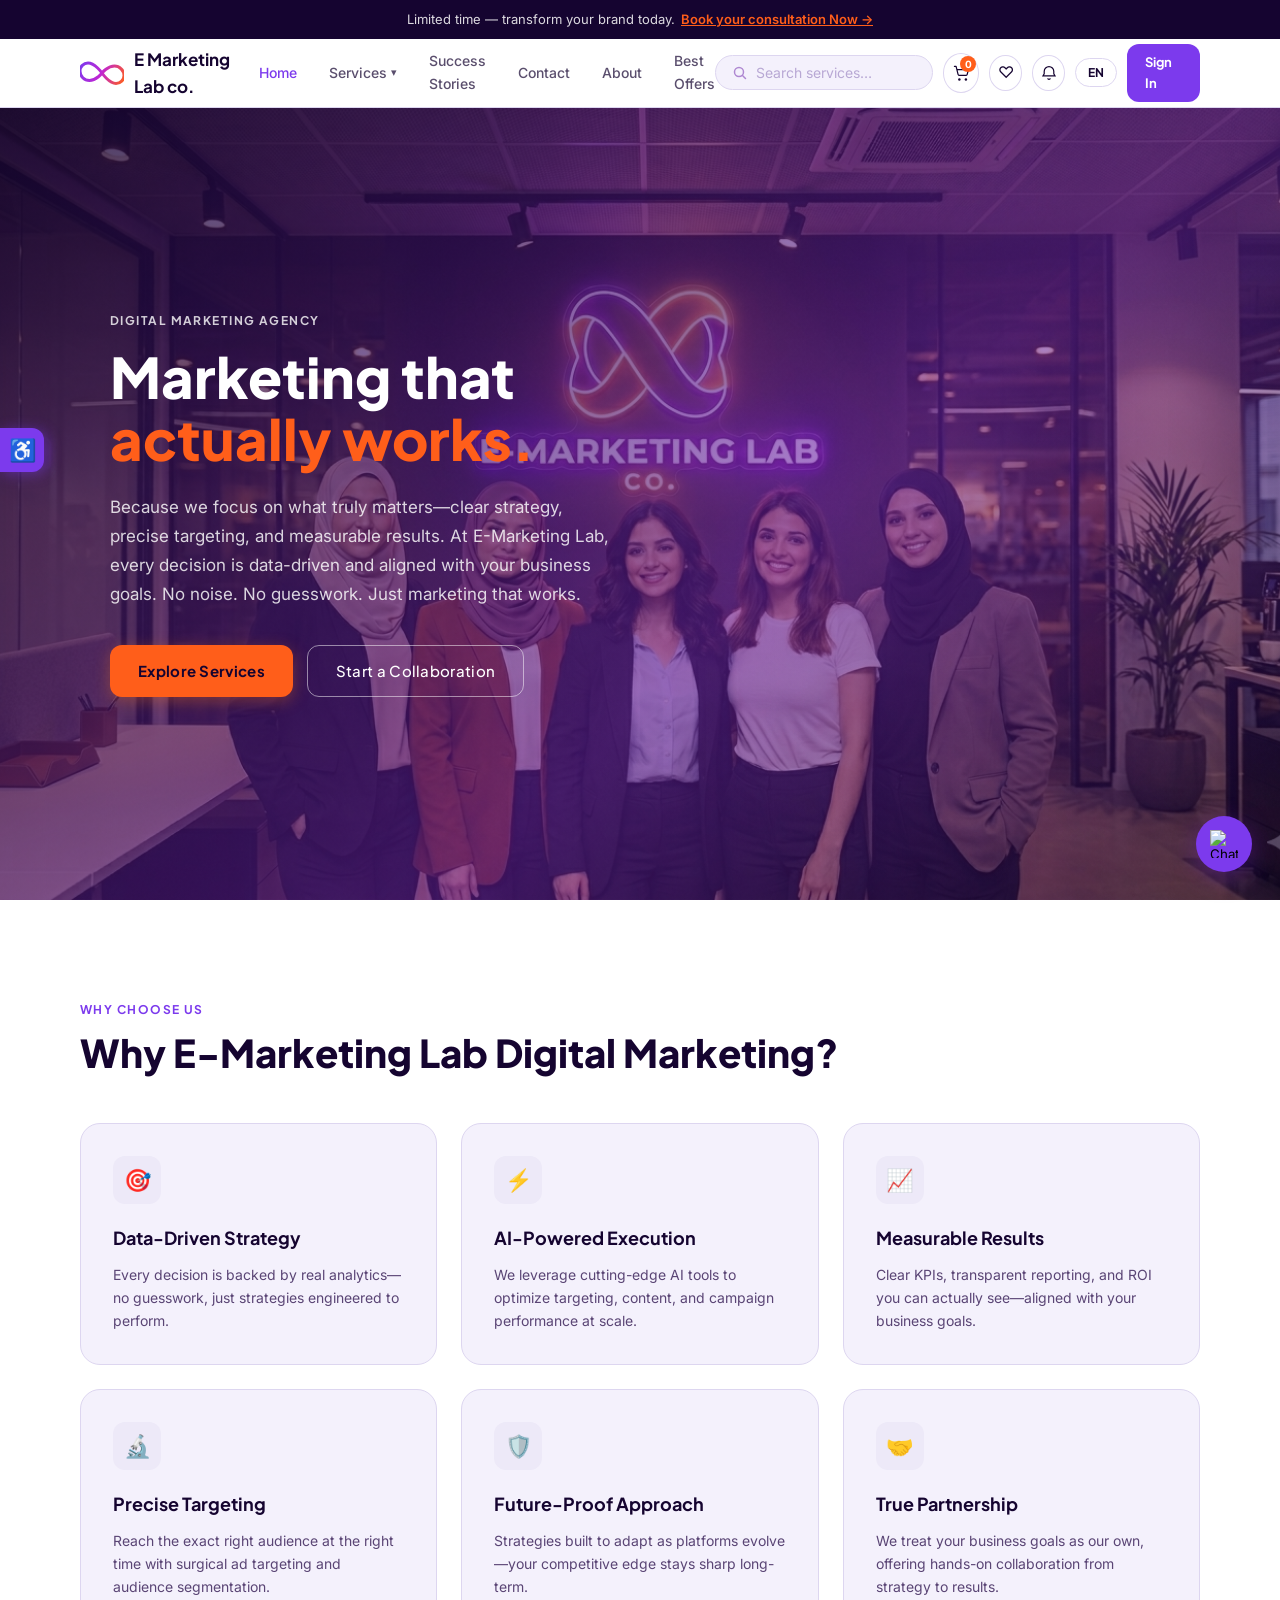
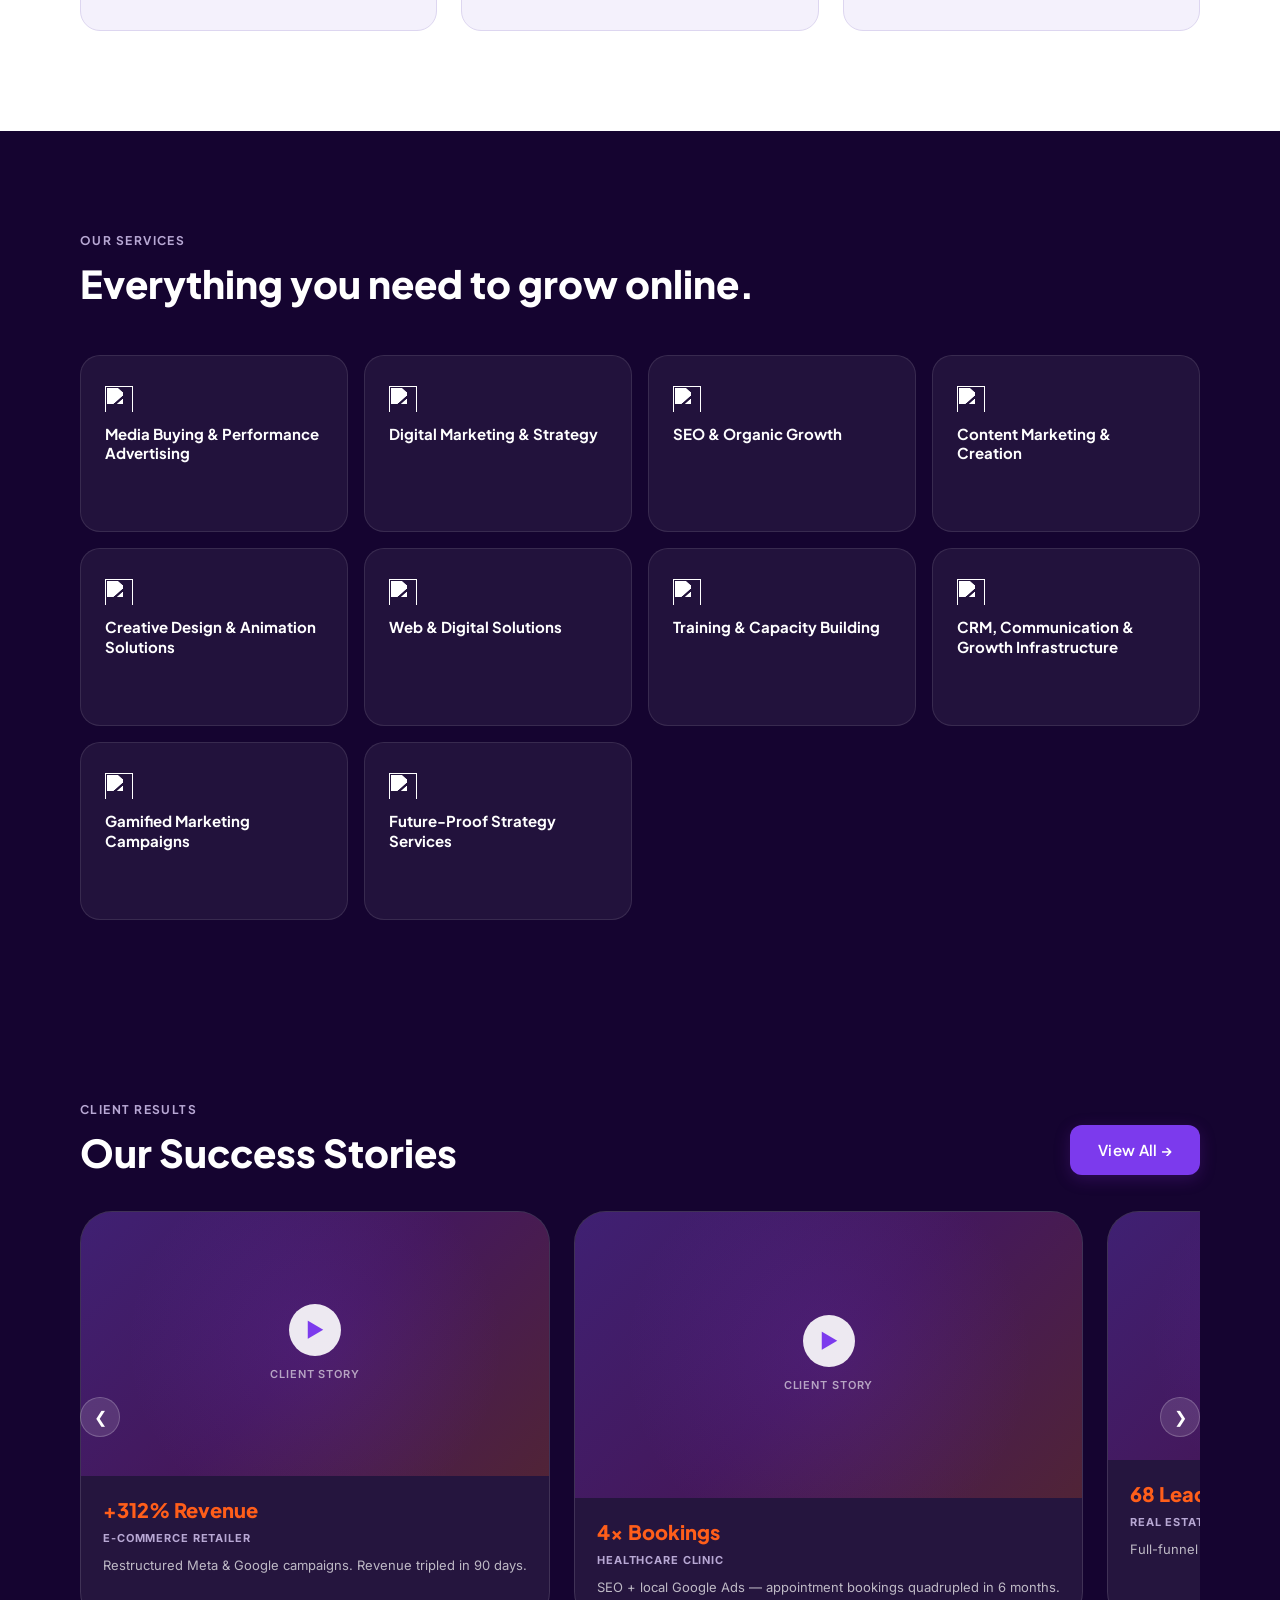
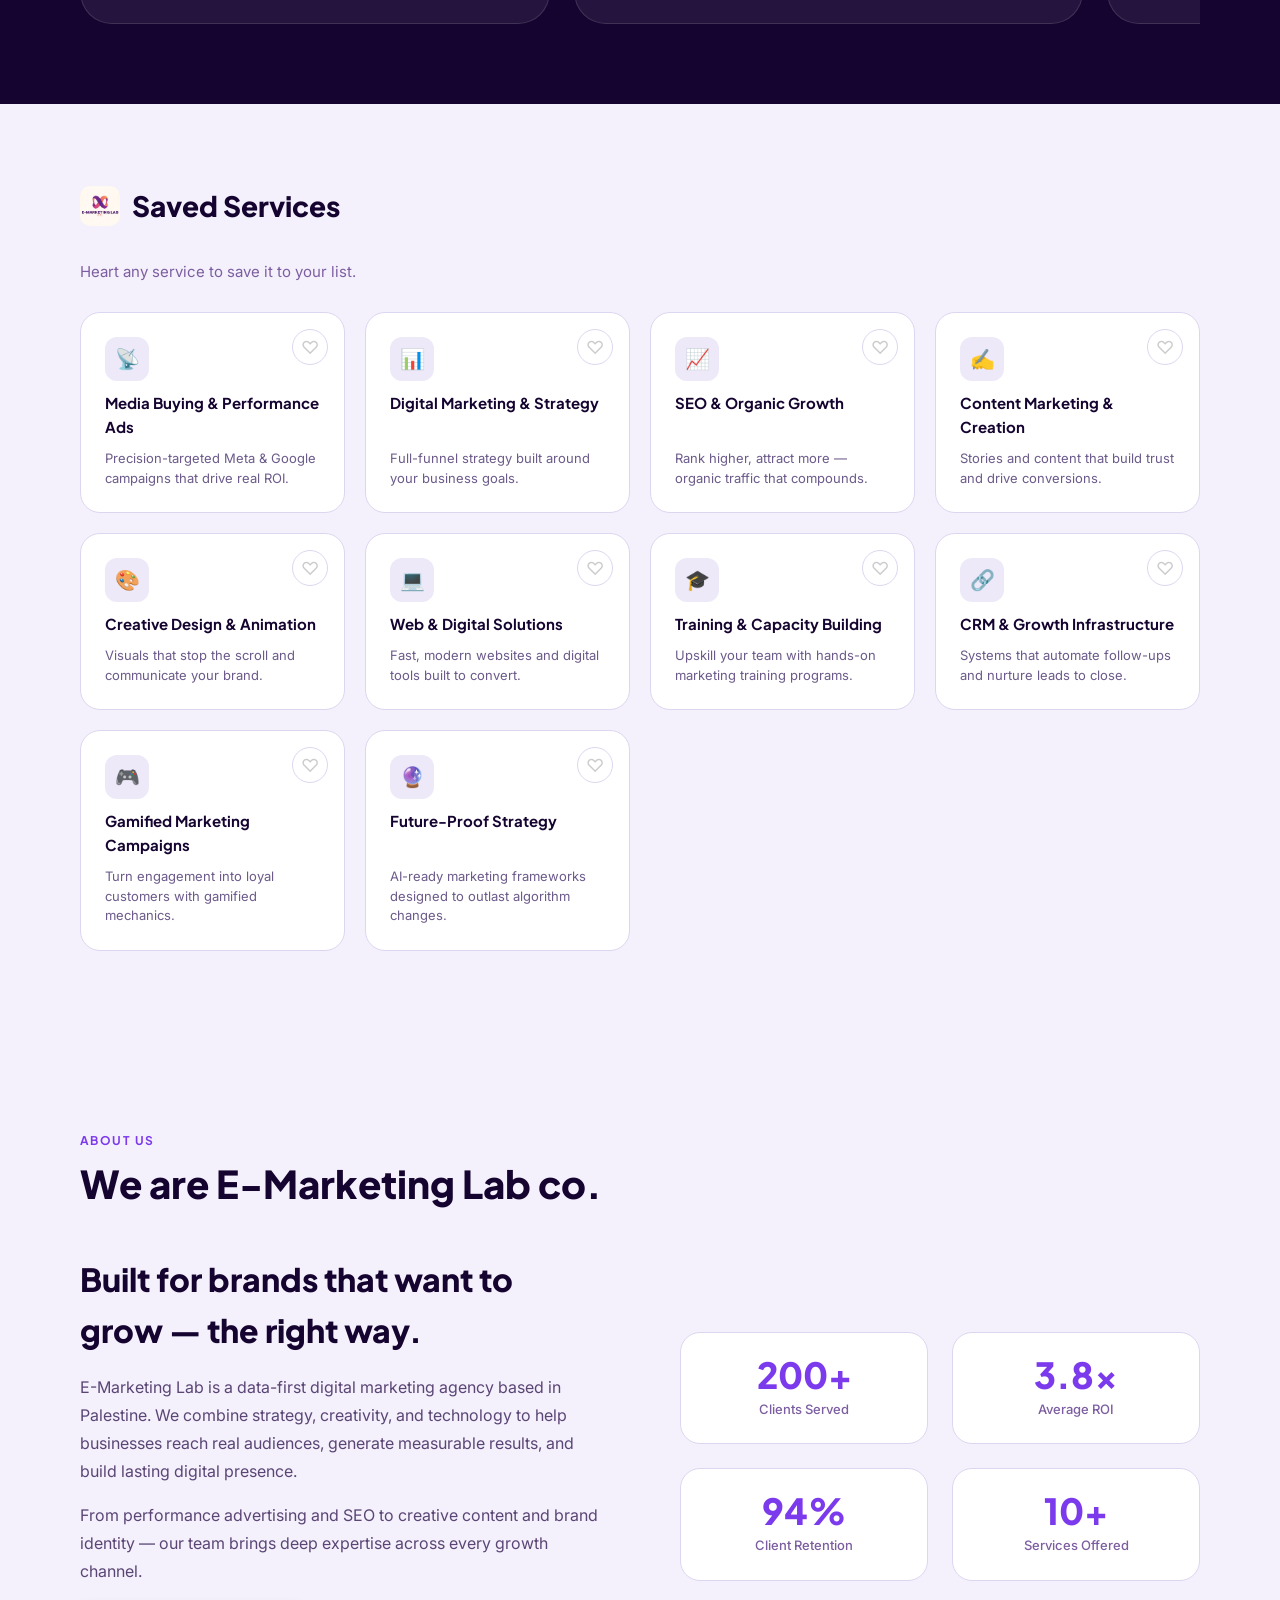
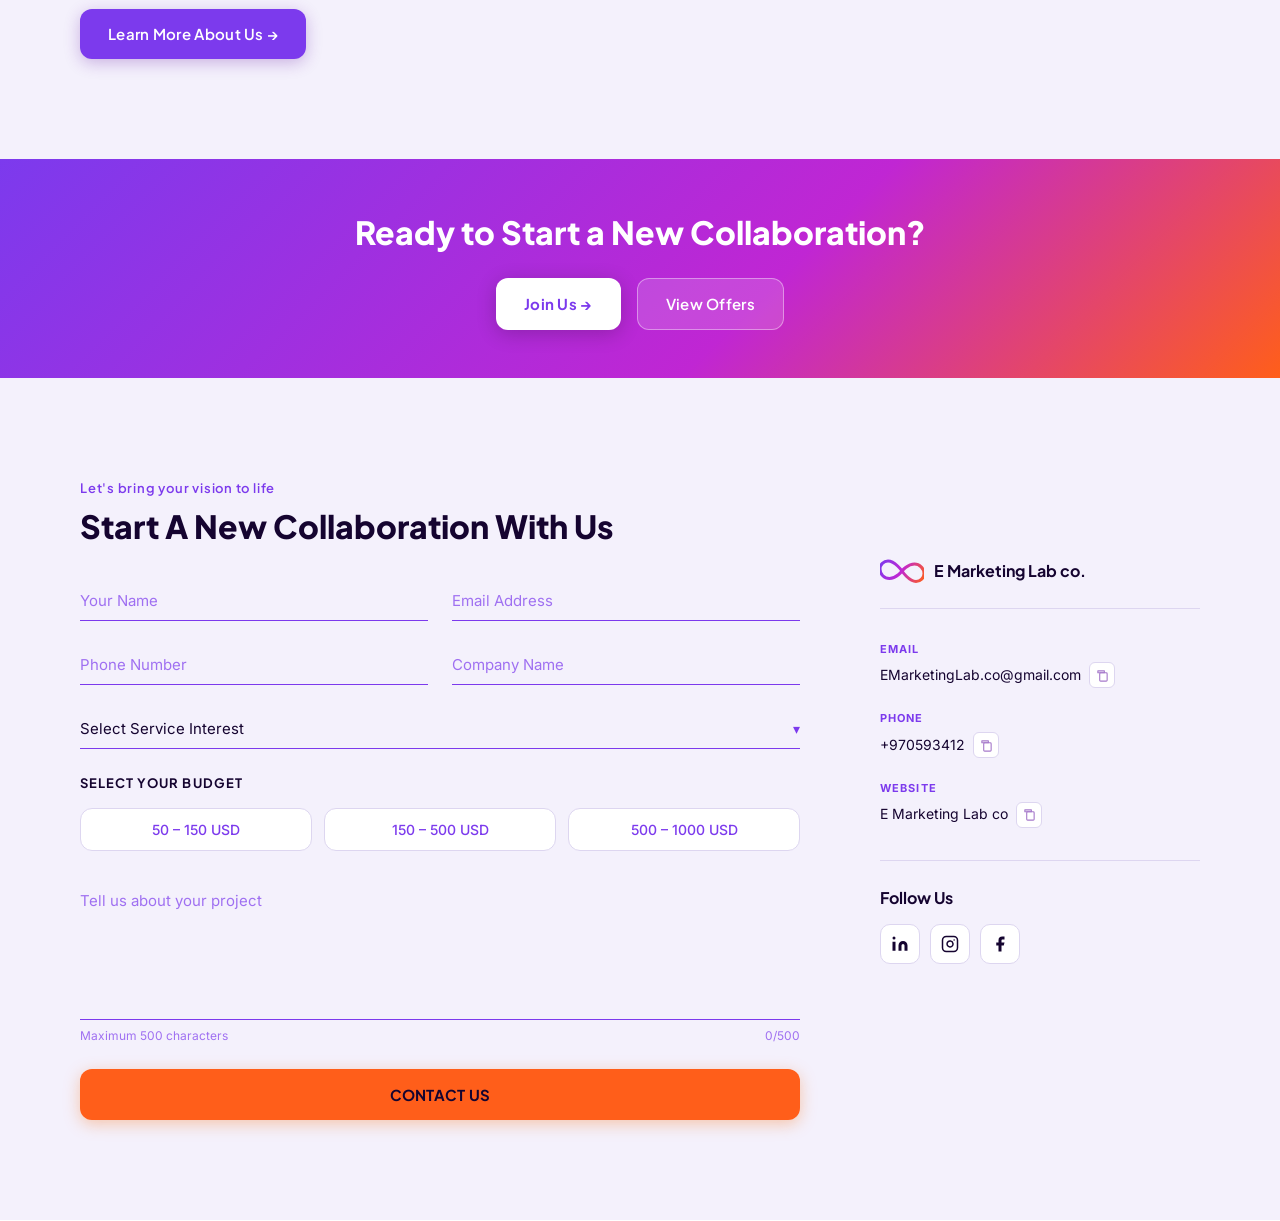
==== index.html @ 1ad65fab "Merge remote-tracking branch 'origin/master'" ====
<!DOCTYPE html>
<html lang="en">
<head>
  <meta charset="UTF-8" />
  <meta name="viewport" content="width=device-width, initial-scale=1.0" />
  <title>E Marketing Lab co. — Data-Driven Digital Marketing</title>
  <link rel="stylesheet" href="styles.css" />
</head>
<body>
<a href="#main-content" class="skip-link">Skip to main content</a>

<!-- ══════════════════════════════════════════════════════
     ANNOUNCEMENT BAR
═══════════════════════════════════════════════════════ -->
<div class="announcement-bar" role="banner" aria-label="Promotional announcement">
  Limited time — transform your brand today.<a href="best-offers.html">Book your consultation Now →</a>
</div>

<!-- ══════════════════════════════════════════════════════
     NAVBAR
═══════════════════════════════════════════════════════ -->
<header class="navbar" role="banner">
  <div class="navbar__inner">
    <a href="index.html" class="navbar__logo">
      <svg class="logo-svg" width="44" height="26" viewBox="0 0 88 52" fill="none" xmlns="http://www.w3.org/2000/svg">
        <path d="M44 26C44 26 30 6 16 6C7.163 6 0 13.163 0 22C0 32.493 8.507 41 19 41C33 41 44 26 44 26C44 26 55 12 69 12C78.941 12 88 21.059 88 31C88 39.837 80.837 47 72 47C58 47 44 26 44 26Z" stroke="url(#nav-lg-1)" stroke-width="6" fill="none" stroke-linecap="round" stroke-linejoin="round"/>
        <defs>
          <linearGradient id="nav-lg-1" x1="0" y1="6" x2="88" y2="47" gradientUnits="userSpaceOnUse">
            <stop offset="0%" stop-color="#7C3AED"/>
            <stop offset="48%" stop-color="#C026D3"/>
            <stop offset="100%" stop-color="#FF5E1A"/>
          </linearGradient>
        </defs>
      </svg>
      <span>E Marketing Lab co.</span>
    </a>

    <nav class="navbar__links" role="navigation" aria-label="Main navigation">
      <a href="index.html" class="active">Home</a>
      <div class="nav-dropdown">
        <a href="service-detail.html">Services</a>
        <div class="dropdown-menu">
          <a href="service-detail.html?service=media-buying"><span class="dd-icon">🎙️</span>Media Buying &amp; Performance Ads</a>
          <a href="service-detail.html?service=digital-marketing"><span class="dd-icon">📊</span>Digital Marketing &amp; Strategy</a>
          <a href="service-detail.html?service=seo"><span class="dd-icon">📈</span>SEO &amp; Organic Growth</a>
          <a href="service-detail.html?service=content"><span class="dd-icon">📰</span>Content Marketing &amp; Creation</a>
          <a href="service-detail.html?service=design"><span class="dd-icon">💡</span>Creative Design &amp; Animation</a>
          <a href="service-detail.html?service=web"><span class="dd-icon">&lt;/&gt;</span>Web &amp; Digital Solutions</a>
          <a href="service-detail.html?service=training"><span class="dd-icon">🎓</span>Training &amp; Capacity Building</a>
          <a href="service-detail.html?service=crm"><span class="dd-icon">🔗</span>CRM &amp; Growth Infrastructure</a>
          <a href="service-detail.html?service=gamified"><span class="dd-icon">🎮</span>Gamified Marketing Campaigns</a>
          <a href="service-detail.html?service=strategy"><span class="dd-icon">⏱️</span>Future-Proof Strategy</a>
        </div>
      </div>
      <a href="success-stories.html">Success Stories</a>
      <a href="index.html#contact">Contact</a>
      <a href="about.html">About</a>
      <a href="best-offers.html">Best Offers</a>
    </nav>

    <div class="navbar__actions">
      <div class="search-bar">
        <svg width="16" height="16" viewBox="0 0 16 16" fill="none"><circle cx="7" cy="7" r="4.5" stroke="#6B21A8" stroke-width="1.5"/><path d="M10.5 10.5L13.5 13.5" stroke="#6B21A8" stroke-width="1.5" stroke-linecap="round"/></svg>
        <input type="text" placeholder="Search services…" aria-label="Search" />
      </div>
      <a href="checkout.html" class="nav-icon-btn cart-btn" aria-label="Cart" style="position:relative;">
        <svg width="18" height="18" viewBox="0 0 22 22" fill="none"><path d="M3 3h2l2.4 9.6a2 2 0 0 0 1.9 1.4h7.4a2 2 0 0 0 1.9-1.4L20 7H6" stroke="currentColor" stroke-width="1.5" stroke-linecap="round" stroke-linejoin="round"/><circle cx="9" cy="19" r="1.5" fill="currentColor"/><circle cx="17" cy="19" r="1.5" fill="currentColor"/></svg>
        <span class="cart-badge">0</span>
      </a>
      <a href="#" class="nav-icon-btn" aria-label="Wishlist" title="Wishlist">♡</a>
      <a href="#" class="nav-icon-btn" aria-label="Notifications" title="Notifications">
        <svg width="16" height="16" viewBox="0 0 20 20" fill="none"><path d="M10 2a6 6 0 0 0-6 6v3l-1.5 2.5h15L16 11V8a6 6 0 0 0-6-6z" stroke="currentColor" stroke-width="1.5"/><path d="M8.5 16.5a1.5 1.5 0 0 0 3 0" stroke="currentColor" stroke-width="1.5"/></svg>
      </a>
      <button class="nav-lang-btn">EN</button>
      <a href="signin.html" class="nav-signin-btn">Sign In</a>
      <button class="hamburger" aria-label="Menu" onclick="toggleMobileNav()">
        <span></span><span></span><span></span>
      </button>
    </div>
  </div>
  <nav class="mobile-nav" id="mobile-nav">
    <a href="index.html">Home</a>
    <a href="service-detail.html">Services</a>
    <a href="success-stories.html">Success Stories</a>
    <a href="about.html">About</a>
    <a href="best-offers.html">Best Offers</a>
    <a href="index.html#contact">Contact</a>
    <a href="signin.html">Sign In</a>
    <a href="signup.html">Sign Up</a>
  </nav>
</header>

<!-- ══════════════════════════════════════════════════════
     HERO
═══════════════════════════════════════════════════════ -->
<main id="main-content">
  <section class="hero hero--photo" aria-label="Hero">
    <div class="hero__overlay"></div>
    <div class="hero__inner hero__inner--centered">
      <div class="hero__content fade-up">
        <p class="hero__eyebrow" style="color:rgba(255,255,255,.8);">Digital Marketing Agency</p>
        <h1 class="hero__headline fade-up fade-up-1" style="color:#fff;">
          Marketing that<br/><em style="color:var(--c-orange);">actually works.</em>
        </h1>
        <p class="hero__body fade-up fade-up-2" style="color:rgba(255,255,255,.82);">
          Because we focus on what truly matters—clear strategy, precise targeting,
          and measurable results. At E-Marketing Lab, every decision is data-driven
          and aligned with your business goals. No noise. No guesswork. Just marketing
          that works.
        </p>
        <div class="hero__cta fade-up fade-up-3">
          <a href="service-detail.html" class="btn btn--orange">Explore Services</a>
          <a href="#contact" class="btn btn--outline" style="border-color:rgba(255,255,255,.5);color:#fff;">Start a Collaboration</a>
        </div>
      </div>
    </div>
  </section>

  <!-- ══════════════════════════════════════════════════════
       WHY US
  ═══════════════════════════════════════════════════════ -->
  <section class="why-us" id="why-us">
    <div class="why-us__inner">
      <p class="section-kicker">Why Choose Us</p>
      <h2 class="section-heading">Why E-Marketing Lab Digital Marketing?</h2>
      <div class="why-us__grid">
        <div class="why-card">
          <div class="why-card__icon">🎯</div>
          <h3 class="why-card__title">Data-Driven Strategy</h3>
          <p class="why-card__body">Every decision is backed by real analytics—no guesswork, just strategies engineered to perform.</p>
        </div>
        <div class="why-card">
          <div class="why-card__icon">⚡</div>
          <h3 class="why-card__title">AI-Powered Execution</h3>
          <p class="why-card__body">We leverage cutting-edge AI tools to optimize targeting, content, and campaign performance at scale.</p>
        </div>
        <div class="why-card">
          <div class="why-card__icon">📈</div>
          <h3 class="why-card__title">Measurable Results</h3>
          <p class="why-card__body">Clear KPIs, transparent reporting, and ROI you can actually see—aligned with your business goals.</p>
        </div>
        <div class="why-card">
          <div class="why-card__icon">🔬</div>
          <h3 class="why-card__title">Precise Targeting</h3>
          <p class="why-card__body">Reach the exact right audience at the right time with surgical ad targeting and audience segmentation.</p>
        </div>
        <div class="why-card">
          <div class="why-card__icon">🛡️</div>
          <h3 class="why-card__title">Future-Proof Approach</h3>
          <p class="why-card__body">Strategies built to adapt as platforms evolve—your competitive edge stays sharp long-term.</p>
        </div>
        <div class="why-card">
          <div class="why-card__icon">🤝</div>
          <h3 class="why-card__title">True Partnership</h3>
          <p class="why-card__body">We treat your business goals as our own, offering hands-on collaboration from strategy to results.</p>
        </div>
      </div>
    </div>
  </section>

  <!-- ══════════════════════════════════════════════════════
       SERVICES PREVIEW
  ═══════════════════════════════════════════════════════ -->
  <section class="services-preview" id="services">
    <div class="services-preview__inner">
      <p class="section-kicker">Our Services</p>
      <h2 class="section-heading" style="color:var(--c-white)">Everything you need to grow online.</h2>
      <div class="services-grid">
        <a href="service-detail.html?service=media-buying" class="service-card">
          <span class="service-card__icon"><img src="images/Microphone.png" alt="" /></span>
          <span class="service-card__name">Media Buying &amp; Performance Advertising</span>
          <span class="service-card__arrow">→</span>
        </a>
        <a href="service-detail.html?service=digital-marketing" class="service-card">
          <span class="service-card__icon"><img src="images/Film Reel.png" alt="" /></span>
          <span class="service-card__name">Digital Marketing &amp; Strategy</span>
          <span class="service-card__arrow">→</span>
        </a>
        <a href="service-detail.html?service=seo" class="service-card">
          <span class="service-card__icon"><img src="images/Increase.png" alt="" /></span>
          <span class="service-card__name">SEO &amp; Organic Growth</span>
          <span class="service-card__arrow">→</span>
        </a>
        <a href="service-detail.html?service=content" class="service-card">
          <span class="service-card__icon"><img src="images/Web Design.png" alt="" /></span>
          <span class="service-card__name">Content Marketing &amp; Creation</span>
          <span class="service-card__arrow">→</span>
        </a>
        <a href="service-detail.html?service=design" class="service-card">
          <span class="service-card__icon"><img src="images/Idea.png" alt="" /></span>
          <span class="service-card__name">Creative Design &amp; Animation Solutions</span>
          <span class="service-card__arrow">→</span>
        </a>
        <a href="service-detail.html?service=web" class="service-card">
          <span class="service-card__icon"><img src="images/Code.png" alt="" /></span>
          <span class="service-card__name">Web &amp; Digital Solutions</span>
          <span class="service-card__arrow">→</span>
        </a>
        <a href="service-detail.html?service=training" class="service-card">
          <span class="service-card__icon"><img src="images/Graduation Cap.png" alt="" /></span>
          <span class="service-card__name">Training &amp; Capacity Building</span>
          <span class="service-card__arrow">→</span>
        </a>
        <a href="service-detail.html?service=crm" class="service-card">
          <span class="service-card__icon"><img src="images/Customer Support.png" alt="" /></span>
          <span class="service-card__name">CRM, Communication &amp; Growth Infrastructure</span>
          <span class="service-card__arrow">→</span>
        </a>
        <a href="service-detail.html?service=gamified" class="service-card">
          <span class="service-card__icon"><img src="images/PS Controller.png" alt="" /></span>
          <span class="service-card__name">Gamified Marketing Campaigns</span>
          <span class="service-card__arrow">→</span>
        </a>
        <a href="service-detail.html?service=strategy" class="service-card">
          <span class="service-card__icon"><img src="images/Future.png" alt="" /></span>
          <span class="service-card__name">Future-Proof Strategy Services</span>
          <span class="service-card__arrow">→</span>
        </a>
      </div>
    </div>
  </section>

  <!-- ══════════════════════════════════════════════════════
       SUCCESS STORIES SLIDER
  ═══════════════════════════════════════════════════════ -->
  <section class="ss-section" id="success-stories">
    <div class="ss-section__inner">
      <div class="ss-section__header">
        <div>
          <p class="section-kicker">Client Results</p>
          <h2 class="section-heading" style="margin-bottom:0;">Our Success Stories</h2>
        </div>
        <a href="success-stories.html" class="btn btn--primary">View All →</a>
      </div>
      <div class="ss-slider">
        <button class="ss-arrow ss-arrow--left" onclick="ssPrev()" aria-label="Previous">❮</button>
        <div class="ss-track" id="ss-track">
          <div class="ss-video-card">
            <div class="ss-video-placeholder" onclick="playStoryVideo(this)">
              <div class="ss-play-btn">▶</div>
              <span class="ss-video-label">Client Story</span>
            </div>
            <div class="ss-video-info">
              <div class="ss-card__result">+312% Revenue</div>
              <div class="ss-card__company">E-Commerce Retailer</div>
              <p class="ss-card__desc">Restructured Meta &amp; Google campaigns. Revenue tripled in 90 days.</p>
            </div>
          </div>
          <div class="ss-video-card">
            <div class="ss-video-placeholder" onclick="playStoryVideo(this)">
              <div class="ss-play-btn">▶</div>
              <span class="ss-video-label">Client Story</span>
            </div>
            <div class="ss-video-info">
              <div class="ss-card__result">4× Bookings</div>
              <div class="ss-card__company">Healthcare Clinic</div>
              <p class="ss-card__desc">SEO + local Google Ads — appointment bookings quadrupled in 6 months.</p>
            </div>
          </div>
          <div class="ss-video-card">
            <div class="ss-video-placeholder" onclick="playStoryVideo(this)">
              <div class="ss-play-btn">▶</div>
              <span class="ss-video-label">Client Story</span>
            </div>
            <div class="ss-video-info">
              <div class="ss-card__result">68 Leads / 30 Days</div>
              <div class="ss-card__company">Real Estate Developer</div>
              <p class="ss-card__desc">Full-funnel campaign with video ads and WhatsApp automation.</p>
            </div>
          </div>
          <div class="ss-video-card">
            <div class="ss-video-placeholder" onclick="playStoryVideo(this)">
              <div class="ss-play-btn">▶</div>
              <span class="ss-video-label">Client Story</span>
            </div>
            <div class="ss-video-info">
              <div class="ss-card__result">↓54% Cost/Enroll</div>
              <div class="ss-card__company">EdTech Startup</div>
              <p class="ss-card__desc">AI-optimized audiences cut enrollment cost in half while scaling volume.</p>
            </div>
          </div>
          <div class="ss-video-card">
            <div class="ss-video-placeholder" onclick="playStoryVideo(this)">
              <div class="ss-play-btn">▶</div>
              <span class="ss-video-label">Client Story</span>
            </div>
            <div class="ss-video-info">
              <div class="ss-card__result">+89% Engagement</div>
              <div class="ss-card__company">Restaurant Chain</div>
              <p class="ss-card__desc">Weekly short-form video + gamified giveaways nearly doubled engagement.</p>
            </div>
          </div>
        </div>
        <button class="ss-arrow ss-arrow--right" onclick="ssNext()" aria-label="Next">❯</button>
      </div>
    </div>
  </section>

  <!-- ══════════════════════════════════════════════════════
       WISHLIST / LIKED SERVICES
  ═══════════════════════════════════════════════════════ -->
  <section class="wl-section" id="wishlist">
    <div class="wl-section__inner">
      <div class="wl-header">
        <div class="wl-title">
          <img src="images/IMG_6846.JPG" alt="" style="width:40px;height:40px;object-fit:cover;border-radius:10px;flex-shrink:0;" />
          Saved Services
        </div>
        <span id="wl-liked-summary" class="wl-liked-count" style="font-size:14px;color:#7c5ea0;"></span>
      </div>
      <p style="font-size:15px;color:#7c5ea0;margin-bottom:28px;">Heart any service to save it to your list.</p>
      <div class="wl-services-grid">
        <div class="wl-service-card">
          <div class="wl-service-card__icon">📡</div>
          <div class="wl-service-card__name">Media Buying &amp; Performance Ads</div>
          <div class="wl-service-card__desc">Precision-targeted Meta &amp; Google campaigns that drive real ROI.</div>
          <button class="wl-like-btn" onclick="toggleLike(this)" aria-label="Save service">♡</button>
        </div>
        <div class="wl-service-card">
          <div class="wl-service-card__icon">📊</div>
          <div class="wl-service-card__name">Digital Marketing &amp; Strategy</div>
          <div class="wl-service-card__desc">Full-funnel strategy built around your business goals.</div>
          <button class="wl-like-btn" onclick="toggleLike(this)" aria-label="Save service">♡</button>
        </div>
        <div class="wl-service-card">
          <div class="wl-service-card__icon">📈</div>
          <div class="wl-service-card__name">SEO &amp; Organic Growth</div>
          <div class="wl-service-card__desc">Rank higher, attract more — organic traffic that compounds.</div>
          <button class="wl-like-btn" onclick="toggleLike(this)" aria-label="Save service">♡</button>
        </div>
        <div class="wl-service-card">
          <div class="wl-service-card__icon">✍️</div>
          <div class="wl-service-card__name">Content Marketing &amp; Creation</div>
          <div class="wl-service-card__desc">Stories and content that build trust and drive conversions.</div>
          <button class="wl-like-btn" onclick="toggleLike(this)" aria-label="Save service">♡</button>
        </div>
        <div class="wl-service-card">
          <div class="wl-service-card__icon">🎨</div>
          <div class="wl-service-card__name">Creative Design &amp; Animation</div>
          <div class="wl-service-card__desc">Visuals that stop the scroll and communicate your brand.</div>
          <button class="wl-like-btn" onclick="toggleLike(this)" aria-label="Save service">♡</button>
        </div>
        <div class="wl-service-card">
          <div class="wl-service-card__icon">💻</div>
          <div class="wl-service-card__name">Web &amp; Digital Solutions</div>
          <div class="wl-service-card__desc">Fast, modern websites and digital tools built to convert.</div>
          <button class="wl-like-btn" onclick="toggleLike(this)" aria-label="Save service">♡</button>
        </div>
        <div class="wl-service-card">
          <div class="wl-service-card__icon">🎓</div>
          <div class="wl-service-card__name">Training &amp; Capacity Building</div>
          <div class="wl-service-card__desc">Upskill your team with hands-on marketing training programs.</div>
          <button class="wl-like-btn" onclick="toggleLike(this)" aria-label="Save service">♡</button>
        </div>
        <div class="wl-service-card">
          <div class="wl-service-card__icon">🔗</div>
          <div class="wl-service-card__name">CRM &amp; Growth Infrastructure</div>
          <div class="wl-service-card__desc">Systems that automate follow-ups and nurture leads to close.</div>
          <button class="wl-like-btn" onclick="toggleLike(this)" aria-label="Save service">♡</button>
        </div>
        <div class="wl-service-card">
          <div class="wl-service-card__icon">🎮</div>
          <div class="wl-service-card__name">Gamified Marketing Campaigns</div>
          <div class="wl-service-card__desc">Turn engagement into loyal customers with gamified mechanics.</div>
          <button class="wl-like-btn" onclick="toggleLike(this)" aria-label="Save service">♡</button>
        </div>
        <div class="wl-service-card">
          <div class="wl-service-card__icon">🔮</div>
          <div class="wl-service-card__name">Future-Proof Strategy</div>
          <div class="wl-service-card__desc">AI-ready marketing frameworks designed to outlast algorithm changes.</div>
          <button class="wl-like-btn" onclick="toggleLike(this)" aria-label="Save service">♡</button>
        </div>
      </div>
    </div>
  </section>

  <!-- ══════════════════════════════════════════════════════
       ABOUT (inline)
  ═══════════════════════════════════════════════════════ -->
  <section class="about-inline" id="about">
    <div class="about-inline__inner">
      <p class="section-kicker">About Us</p>
      <h2 class="section-heading">We are E-Marketing Lab co.</h2>
      <div class="about-inline__grid">
        <div class="about-inline__text">
          <h3>Built for brands that want to grow — the right way.</h3>
          <p>E-Marketing Lab is a data-first digital marketing agency based in Palestine. We combine strategy, creativity, and technology to help businesses reach real audiences, generate measurable results, and build lasting digital presence.</p>
          <p>From performance advertising and SEO to creative content and brand identity — our team brings deep expertise across every growth channel.</p>
          <a href="about.html" class="btn btn--primary" style="margin-top:8px;">Learn More About Us →</a>
        </div>
        <div class="about-inline__stats">
          <div class="about-stat">
            <div class="about-stat__num">200+</div>
            <div class="about-stat__label">Clients Served</div>
          </div>
          <div class="about-stat">
            <div class="about-stat__num">3.8×</div>
            <div class="about-stat__label">Average ROI</div>
          </div>
          <div class="about-stat">
            <div class="about-stat__num">94%</div>
            <div class="about-stat__label">Client Retention</div>
          </div>
          <div class="about-stat">
            <div class="about-stat__num">10+</div>
            <div class="about-stat__label">Services Offered</div>
          </div>
        </div>
      </div>
    </div>
  </section>

  <!-- ══════════════════════════════════════════════════════
       JOIN US CTA
  ═══════════════════════════════════════════════════════ -->
  <section class="join-cta-bar">
    <div class="join-cta-bar__inner">
      <h2>Ready to Start a New Collaboration?</h2>
      <div style="display:flex;gap:16px;justify-content:center;flex-wrap:wrap;">
        <a href="#contact" class="btn btn--white">Join Us →</a>
        <a href="best-offers.html" class="btn" style="background:rgba(255,255,255,.15);color:#fff;border:1.5px solid rgba(255,255,255,.4);">View Offers</a>
      </div>
    </div>
  </section>

  <!-- ══════════════════════════════════════════════════════
       CONTACT / FOOTER
  ═══════════════════════════════════════════════════════ -->
</main>
<footer class="contact-section" id="contact" role="contentinfo">
  <div class="contact-section__inner">

    <!-- Left: contact form -->
    <div class="contact-form-wrapper">
      <p class="contact-eyebrow">Let's bring your vision to life</p>
      <h2 class="contact-heading">Start A New Collaboration With Us</h2>

      <form class="contact-form" novalidate onsubmit="handleContactForm(event)">

        <div class="form-row">
          <div class="form-field">
            <input type="text" placeholder="Your Name" required />
          </div>
          <div class="form-field">
            <input type="email" placeholder="Email Address" required />
          </div>
        </div>

        <div class="form-row">
          <div class="form-field">
            <input type="tel" placeholder="Phone Number" />
          </div>
          <div class="form-field">
            <input type="text" placeholder="Company Name" />
          </div>
        </div>

        <div class="form-field form-field--full">
          <div class="service-select-wrap">
            <select>
              <option value="" disabled selected>Select Service Interest</option>
              <option>Media Buying &amp; Performance Advertising</option>
              <option>Digital Marketing &amp; Strategy</option>
              <option>SEO &amp; Organic Growth</option>
              <option>Content Marketing &amp; Creation</option>
              <option>Creative Design &amp; Animation Solutions</option>
              <option>Web &amp; Digital Solutions</option>
              <option>Training &amp; Capacity Building</option>
              <option>CRM, Communication &amp; Growth Infrastructure</option>
              <option>Gamified Marketing Campaigns</option>
              <option>Future-Proof Strategy Services</option>
            </select>
          </div>
        </div>

        <div>
          <p class="budget-label">SELECT YOUR BUDGET</p>
          <div class="budget-options">
            <button type="button" class="budget-btn" onclick="toggleBudget(this)">50 – 150 USD</button>
            <button type="button" class="budget-btn" onclick="toggleBudget(this)">150 – 500 USD</button>
            <button type="button" class="budget-btn" onclick="toggleBudget(this)">500 – 1000 USD</button>
          </div>
        </div>

        <div class="form-field form-field--full">
            <textarea
                    id="project-desc"
                    placeholder="Tell us about your project"
                    maxlength="500"
                    rows="5"
                    oninput="updateCharCount(this)"
            ></textarea>
          <div class="char-count">
            <span>Maximum 500 characters</span>
            <span id="char-display">0/500</span>
          </div>
        </div>

        <button type="submit" class="btn btn--orange btn--full">CONTACT US</button>
      </form>
    </div>

    <!-- Right: contact info -->
    <aside class="contact-info">
      <div class="contact-info__logo">
        <svg width="44" height="26" viewBox="0 0 88 52" fill="none" xmlns="http://www.w3.org/2000/svg">
          <path d="M44 26C44 26 30 6 16 6C7.163 6 0 13.163 0 22C0 32.493 8.507 41 19 41C33 41 44 26 44 26C44 26 55 12 69 12C78.941 12 88 21.059 88 31C88 39.837 80.837 47 72 47C58 47 44 26 44 26Z" stroke="url(#contact-lg)" stroke-width="6" fill="none" stroke-linecap="round" stroke-linejoin="round"/>
          <defs>
            <linearGradient id="contact-lg" x1="0" y1="6" x2="88" y2="47" gradientUnits="userSpaceOnUse">
              <stop offset="0%" stop-color="#7C3AED"/>
              <stop offset="48%" stop-color="#C026D3"/>
              <stop offset="100%" stop-color="#FF5E1A"/>
            </linearGradient>
          </defs>
        </svg>
        <span>E Marketing Lab co.</span>
      </div>

      <div class="contact-info__item">
        <span class="contact-info__label">Email</span>
        <div class="contact-info__value-row">
          <span class="contact-info__value">EMarketingLab.co@gmail.com</span>
          <button class="copy-btn" onclick="copyText('EMarketingLab.co@gmail.com', this)" aria-label="Copy email">
            <svg viewBox="0 0 14 14" fill="none" xmlns="http://www.w3.org/2000/svg"><rect x="4" y="4" width="8" height="9" rx="1" stroke="#6B21A8" stroke-width="1.2"/><path d="M2 2h7v2H2z" stroke="#6B21A8" stroke-width="1.2" stroke-linejoin="round"/></svg>
          </button>
        </div>
      </div>

      <div class="contact-info__item">
        <span class="contact-info__label">Phone</span>
        <div class="contact-info__value-row">
          <span class="contact-info__value">+970593412</span>
          <button class="copy-btn" onclick="copyText('+970593412', this)" aria-label="Copy phone">
            <svg viewBox="0 0 14 14" fill="none" xmlns="http://www.w3.org/2000/svg"><rect x="4" y="4" width="8" height="9" rx="1" stroke="#6B21A8" stroke-width="1.2"/><path d="M2 2h7v2H2z" stroke="#6B21A8" stroke-width="1.2" stroke-linejoin="round"/></svg>
          </button>
        </div>
      </div>

      <div class="contact-info__item">
        <span class="contact-info__label">Website</span>
        <div class="contact-info__value-row">
          <span class="contact-info__value">E Marketing Lab co</span>
          <button class="copy-btn" onclick="copyText('emarketinglab.co', this)" aria-label="Copy website">
            <svg viewBox="0 0 14 14" fill="none" xmlns="http://www.w3.org/2000/svg"><rect x="4" y="4" width="8" height="9" rx="1" stroke="#6B21A8" stroke-width="1.2"/><path d="M2 2h7v2H2z" stroke="#6B21A8" stroke-width="1.2" stroke-linejoin="round"/></svg>
          </button>
        </div>
      </div>

      <div class="contact-info__social">
        <h4>Follow Us</h4>
        <div class="social-icons">
          <a href="#" class="social-icon" aria-label="LinkedIn">
            <svg width="18" height="18" viewBox="0 0 24 24" fill="currentColor"><path d="M16 8a6 6 0 0 1 6 6v7h-4v-7a2 2 0 0 0-2-2 2 2 0 0 0-2 2v7h-4v-7a6 6 0 0 1 6-6z"/><rect x="2" y="9" width="4" height="12"/><circle cx="4" cy="4" r="2"/></svg>
          </a>
          <a href="#" class="social-icon" aria-label="Instagram">
            <svg width="18" height="18" viewBox="0 0 24 24" fill="none" stroke="currentColor" stroke-width="2" stroke-linecap="round" stroke-linejoin="round"><rect x="2" y="2" width="20" height="20" rx="5"/><path d="M16 11.37A4 4 0 1 1 12.63 8 4 4 0 0 1 16 11.37z"/><line x1="17.5" y1="6.5" x2="17.51" y2="6.5"/></svg>
          </a>
          <a href="#" class="social-icon" aria-label="Facebook">
            <svg width="18" height="18" viewBox="0 0 24 24" fill="currentColor"><path d="M18 2h-3a5 5 0 0 0-5 5v3H7v4h3v8h4v-8h3l1-4h-4V7a1 1 0 0 1 1-1h3z"/></svg>
          </a>
        </div>
      </div>
    </aside>

  </div>
</footer>

<!-- ACCESSIBILITY PANEL -->
<div aria-live="polite" aria-atomic="true" class="sr-announce" id="a11y-announce"></div>
<button class="a11y-trigger" id="a11y-trigger" onclick="toggleA11yPanel()" aria-expanded="false" aria-controls="a11y-panel" aria-label="Open accessibility options">
  ♿
</button>
<div class="a11y-panel" id="a11y-panel" role="region" aria-label="Accessibility options" aria-hidden="true">
  <div class="a11y-panel__header">
    <div class="a11y-panel__title">♿ Accessibility</div>
    <button class="a11y-close" onclick="toggleA11yPanel()" aria-label="Close accessibility panel">✕</button>
  </div>

  <!-- High contrast -->
  <div class="a11y-option">
    <div class="a11y-option__label">
      <span class="a11y-option__icon">🌗</span>
      <div>High Contrast<div class="a11y-option__sublabel">WCAG AA colours</div></div>
    </div>
    <label class="a11y-switch" aria-label="Toggle high contrast">
      <input type="checkbox" id="a11y-contrast" onchange="applyContrast(this.checked)" />
      <span class="a11y-switch__track"></span>
    </label>
  </div>

  <!-- Dyslexia font -->
  <div class="a11y-option">
    <div class="a11y-option__label">
      <span class="a11y-option__icon">📖</span>
      <div>Dyslexia Font<div class="a11y-option__sublabel">OpenDyslexic typeface</div></div>
    </div>
    <label class="a11y-switch" aria-label="Toggle dyslexia-friendly font">
      <input type="checkbox" id="a11y-dyslexia" onchange="applyDyslexia(this.checked)" />
      <span class="a11y-switch__track"></span>
    </label>
  </div>

  <!-- Reduce motion -->
  <div class="a11y-option">
    <div class="a11y-option__label">
      <span class="a11y-option__icon">🎞️</span>
      <div>Reduce Motion<div class="a11y-option__sublabel">Stops animations</div></div>
    </div>
    <label class="a11y-switch" aria-label="Toggle reduce motion">
      <input type="checkbox" id="a11y-motion" onchange="applyReduceMotion(this.checked)" />
      <span class="a11y-switch__track"></span>
    </label>
  </div>

  <hr class="a11y-divider" />

  <!-- Font size -->
  <div class="a11y-option">
    <div class="a11y-option__label">
      <span class="a11y-option__icon">🔤</span>
      <div>Text Size<div class="a11y-option__sublabel" id="a11y-size-label">100%</div></div>
    </div>
    <div class="a11y-stepper">
      <button class="a11y-step-btn" onclick="changeSize(-1)" aria-label="Decrease text size">−</button>
      <span class="a11y-size-val" id="a11y-size-val" aria-live="polite">100%</span>
      <button class="a11y-step-btn" onclick="changeSize(1)" aria-label="Increase text size">+</button>
    </div>
  </div>

  <hr class="a11y-divider" />

  <button class="a11y-reset" onclick="resetA11y()" aria-label="Reset all accessibility settings">↺ Reset all settings</button>
</div>

<!-- CHATBOT -->
<button class="chatbot-fab" onclick="toggleChat()" aria-label="Chat">
  <img src="images/Message Bot.png" alt="Chat" />
</button>
<div class="chatbot-box" id="chatbot-box">
  <div class="chatbot-box__header">
    <div style="display:flex;align-items:center;gap:8px;">
      <img src="images/Message Bot.png" style="width:26px;border-radius:50%;" alt="" />
      <span>E-Marketing Lab Assistant</span>
    </div>
    <button onclick="toggleChat()" style="background:none;border:none;color:#fff;font-size:18px;cursor:pointer;line-height:1;">✕</button>
  </div>
  <div class="chatbot-box__body" id="chatbot-body">
    <div class="chatbot-msg chatbot-msg--bot">👋 Hello! How can I help you today?</div>
    <div class="chatbot-msg chatbot-msg--bot">Browse our <a href="service-detail.html" style="color:var(--c-purple);">services</a> or <a href="best-offers.html" style="color:var(--c-purple);">best offers</a>.</div>
  </div>
  <div class="chatbot-box__footer">
    <input type="text" id="chatbot-input" placeholder="Write a message…" onkeydown="if(event.key==='Enter')sendChat()" />
    <button onclick="sendChat()">➤</button>
  </div>
</div>

<script src="main.js"></script>
<script src="ai-features.js"></script>
<script>
  /* ── Cart sync ────────────── */
  (function() {
    const n = sessionStorage.getItem('cartCount') || 0;
    const el = document.querySelector('.cart-badge');
    if (el) el.textContent = n;
  })();

  /* ── Success stories slider ─── */
  let ssPos = 0;
  function ssNext() {
    const track = document.getElementById('ss-track');
    const cards = track.querySelectorAll('.ss-card');
    const cardW = cards[0].offsetWidth + 24;
    const max   = (cards.length - 3) * cardW;
    ssPos = Math.min(ssPos + cardW, max);
    track.style.transform = `translateX(-${ssPos}px)`;
  }
  function ssPrev() {
    const track = document.getElementById('ss-track');
    const cards = track.querySelectorAll('.ss-card');
    const cardW = cards[0].offsetWidth + 24;
    ssPos = Math.max(ssPos - cardW, 0);
    track.style.transform = `translateX(-${ssPos}px)`;
  }

  /* ── Wishlist / Like buttons ─ */
  function toggleLike(btn) {
    btn.classList.toggle('liked');
    btn.textContent = btn.classList.contains('liked') ? '♥' : '♡';
    updateLikedSummary();
  }
  function updateLikedSummary() {
    const count = document.querySelectorAll('.wl-like-btn.liked').length;
    const el = document.getElementById('wl-liked-summary');
    if (el) el.textContent = count > 0 ? `${count} service${count > 1 ? 's' : ''} saved` : '';
  }

  /* ── Story video placeholder ─ */
  function playStoryVideo(el) {
    el.innerHTML = '<span style="color:rgba(255,255,255,.7);font-size:13px;z-index:1;position:relative;">Video coming soon — stay tuned!</span>';
    el.style.cursor = 'default';
    el.onclick = null;
  }

  /* ── Accessibility ─────────── */
  const A11Y_KEY = 'eml_a11y';
  let a11yFs = 0;

  function a11yAnnounce(msg) {
    const el = document.getElementById('a11y-announce');
    if (el) { el.textContent = ''; setTimeout(() => el.textContent = msg, 50); }
  }

  function toggleA11yPanel() {
    const panel   = document.getElementById('a11y-panel');
    const trigger = document.getElementById('a11y-trigger');
    const open = panel.classList.toggle('open');
    panel.setAttribute('aria-hidden', !open);
    trigger.setAttribute('aria-expanded', open);
    if (open) panel.querySelector('.a11y-close').focus();
  }

  function applyContrast(on) {
    document.body.classList.toggle('high-contrast', on);
    a11yAnnounce(on ? 'High contrast mode enabled' : 'High contrast mode disabled');
    saveA11y();
  }

  function applyDyslexia(on) {
    document.body.classList.toggle('dyslexia-font', on);
    a11yAnnounce(on ? 'Dyslexia-friendly font enabled' : 'Standard font restored');
    saveA11y();
  }

  function applyReduceMotion(on) {
    document.body.classList.toggle('reduce-motion', on);
    a11yAnnounce(on ? 'Animations reduced' : 'Animations restored');
    saveA11y();
  }

  function changeSize(dir) {
    a11yFs = Math.max(-2, Math.min(6, a11yFs + dir));
    const pct = 100 + a11yFs * 12.5;
    document.documentElement.style.fontSize = pct + '%';
    const label = Math.round(pct) + '%';
    document.getElementById('a11y-size-val').textContent = label;
    a11yAnnounce('Text size: ' + label);
    saveA11y();
  }

  function resetA11y() {
    document.body.classList.remove('high-contrast', 'dyslexia-font', 'reduce-motion');
    document.documentElement.style.fontSize = '';
    a11yFs = 0;
    ['a11y-contrast','a11y-dyslexia','a11y-motion'].forEach(id => {
      const el = document.getElementById(id);
      if (el) el.checked = false;
    });
    const val = document.getElementById('a11y-size-val');
    if (val) val.textContent = '100%';
    localStorage.removeItem(A11Y_KEY);
    a11yAnnounce('Accessibility settings reset');
  }

  function saveA11y() {
    localStorage.setItem(A11Y_KEY, JSON.stringify({
      contrast: document.body.classList.contains('high-contrast'),
      dyslexia: document.body.classList.contains('dyslexia-font'),
      motion:   document.body.classList.contains('reduce-motion'),
      fs: a11yFs,
    }));
  }

  /* Restore saved preferences on load */
  (function() {
    try {
      const saved = JSON.parse(localStorage.getItem(A11Y_KEY) || 'null');
      if (!saved) return;
      if (saved.contrast)  { document.body.classList.add('high-contrast');  const el = document.getElementById('a11y-contrast'); if(el) el.checked = true; }
      if (saved.dyslexia)  { document.body.classList.add('dyslexia-font');  const el = document.getElementById('a11y-dyslexia'); if(el) el.checked = true; }
      if (saved.motion)    { document.body.classList.add('reduce-motion');   const el = document.getElementById('a11y-motion');   if(el) el.checked = true; }
      if (saved.fs) {
        a11yFs = saved.fs;
        const pct = 100 + a11yFs * 12.5;
        document.documentElement.style.fontSize = pct + '%';
        const val = document.getElementById('a11y-size-val');
        if (val) val.textContent = Math.round(pct) + '%';
      }
    } catch(e) {}
    /* Also respect OS prefers-reduced-motion */
    if (window.matchMedia('(prefers-reduced-motion: reduce)').matches) {
      const el = document.getElementById('a11y-motion');
      if (el && !el.checked) { el.checked = true; document.body.classList.add('reduce-motion'); }
    }
  })();

  /* ── Chatbot Toggle ── */
  function toggleChat() {
    const box = document.getElementById('chatbot-box');
    if (box) box.classList.toggle('open');
  }

  /* ── Chatbot ──────────────── *
    function toggleChat() {
    const box = document.getElementById('chatbot-box');
    box.classList.toggle('open');
  }



  const CHAT_RULES = [
    { keys: ['price','cost','pricing','how much','budget'], reply: 'Our packages start at $50. Check out our <a href="best-offers.html" style="color:var(--c-purple);">Best Offers</a> page for detailed pricing!' },
    { keys: ['service','offer','do you','what'], reply: 'We offer Media Buying, SEO, Content, Web Dev, Design, CRM, and more. See our full <a href="service-detail.html" style="color:var(--c-purple);">Services</a> page.' },
    { keys: ['contact','email','phone','reach','talk'], reply: 'You can email us at <strong>EMarketingLab.co@gmail.com</strong> or <a href="#contact" style="color:var(--c-purple);">fill the form below</a>.' },
    { keys: ['seo','organic','rank','google'], reply: 'Our SEO team drives organic growth with technical audits, content strategy, and link building. <a href="service-detail.html?service=seo" style="color:var(--c-purple);">Learn more →</a>' },
    { keys: ['social','instagram','facebook','ads'], reply: 'We run high-performance Meta and Google campaigns. Want to discuss your goals? <a href="#contact" style="color:var(--c-purple);">Start a collaboration →</a>' },
    { keys: ['hello','hi','hey','greet'], reply: '👋 Hello! Welcome to E-Marketing Lab. How can we help you grow today?' },
    { keys: ['success','story','result','case'], reply: 'Check out our <a href="success-stories.html" style="color:var(--c-purple);">Success Stories</a> — real results from real clients!' },
    { keys: ['about','team','who'], reply: 'We are a data-driven digital agency based in Palestine. <a href="about.html" style="color:var(--c-purple);">Learn about us →</a>' },
  ];
  const DEFAULT_REPLIES = [
    'Great question! Our team will review and get back to you shortly.',
    'You can also reach us at <strong>EMarketingLab.co@gmail.com</strong>.',
    'Check our <a href="best-offers.html" style="color:var(--c-purple);">Best Offers</a> for current deals!',
    'Ready to grow? <a href="#contact" style="color:var(--c-purple);">Start a collaboration →</a>',
  ];
  let defaultIdx = 0;
  function getBotReply(text) {
    const lower = text.toLowerCase();
    for (const rule of CHAT_RULES) {
      if (rule.keys.some(k => lower.includes(k))) return rule.reply;
    }
    return DEFAULT_REPLIES[defaultIdx++ % DEFAULT_REPLIES.length];
  }
  //function sendChat() {

    const input = document.getElementById('chatbot-input');
const chatbotMessages = document.getElementById('chatbot-body');
    const text  = input.value.trim();
    //if (!text) return;
    const userMsg = document.createElement('div');
    userMsg.className = 'chatbot-msg chatbot-msg--user';
    userMsg.textContent = text;
    body.appendChild(userMsg);
    input.value = '';
    body.scrollTop = body.scrollHeight;
    setTimeout(() => {
      const botMsg = document.createElement('div');
      botMsg.className = 'chatbot-msg chatbot-msg--bot';
     // botMsg.innerHTML = getBotReply(text);
      body.appendChild(botMsg);
      body.scrollTop = body.scrollHeight;
    }, 600);

END

  }
    */

</script>
</body>
</html>
---- styles.css ----
/* ============================================================
   E MARKETING LAB CO. — Design System
   ============================================================ */

@import url('https://fonts.googleapis.com/css2?family=Plus+Jakarta+Sans:ital,wght@0,400;0,500;0,600;0,700;0,800;1,400&family=Inter:wght@300;400;500;600&display=swap');

/* ── TOKENS ─────────────────────────────────────────────── */
:root {
  --c-ink:        #150430;
  --c-purple:     #7C3AED;
  --c-purple-mid: #9B59F5;
  --c-lavender:   #EDE9F8;
  --c-lavender-2: #F4F1FC;
  --c-blush:      #FFF5F2;
  --c-orange:     #FF5E1A;
  --c-orange-2:   #E84D0A;
  --c-white:      #FFFFFF;
  --c-muted:      #B8A8D4;
  --c-border:     #DDD6F0;
  --c-star:       #FACC15;

  --f-display: 'Plus Jakarta Sans', sans-serif;
  --f-body:    'Inter', sans-serif;

  --radius-sm:  6px;
  --radius-md:  12px;
  --radius-lg:  20px;
  --radius-xl:  32px;

  --shadow-sm: 0 1px 3px rgba(24,5,51,.08);
  --shadow-md: 0 4px 20px rgba(24,5,51,.12);
  --shadow-lg: 0 8px 40px rgba(24,5,51,.16);

  --transition: 0.22s cubic-bezier(.4,0,.2,1);
  --max-w: 1200px;
}

/* ── RESET ───────────────────────────────────────────────── */
*, *::before, *::after { box-sizing: border-box; margin: 0; padding: 0; }
html { scroll-behavior: smooth; }
body {
  font-family: var(--f-body);
  font-size: 16px;
  color: var(--c-ink);
  background: var(--c-white);
  line-height: 1.6;
  -webkit-font-smoothing: antialiased;
}
img { display: block; max-width: 100%; }
a { text-decoration: none; color: inherit; }
button { cursor: pointer; border: none; background: none; font-family: var(--f-body); }
input, textarea, select { font-family: var(--f-body); }

/* ── UTILITY ─────────────────────────────────────────────── */
.container { max-width: var(--max-w); margin: 0 auto; padding: 0 40px; }
.sr-only { position: absolute; width: 1px; height: 1px; overflow: hidden; clip: rect(0,0,0,0); }

/* ── BUTTONS ─────────────────────────────────────────────── */
.btn {
  display: inline-flex;
  align-items: center;
  justify-content: center;
  gap: 8px;
  font-family: var(--f-display);
  font-weight: 600;
  font-size: 15px;
  letter-spacing: .02em;
  padding: 13px 28px;
  border-radius: var(--radius-md);
  transition: transform var(--transition), box-shadow var(--transition), background var(--transition);
}
.btn:hover { transform: translateY(-1px); }
.btn:active { transform: translateY(0); }

.btn--primary {
  background: var(--c-purple);
  color: var(--c-white);
  box-shadow: 0 4px 16px rgba(107,33,168,.3);
}
.btn--primary:hover { background: var(--c-purple-mid); box-shadow: 0 6px 24px rgba(107,33,168,.4); }

.btn--orange {
  background: var(--c-orange);
  color: var(--c-ink);
  font-weight: 700;
  box-shadow: 0 4px 16px rgba(249,115,22,.35);
}
.btn--orange:hover { background: var(--c-orange-2); }

.btn--dark {
  background: var(--c-ink);
  color: var(--c-white);
  font-size: 17px;
  font-weight: 700;
  letter-spacing: .04em;
}
.btn--dark:hover { background: #2d0a5e; }

.btn--full { width: 100%; padding: 16px; border-radius: var(--radius-md); }

.btn--outline {
  background: transparent;
  border: 1.5px solid var(--c-border);
  color: var(--c-purple);
  font-weight: 500;
}
.btn--outline:hover, .btn--outline.active {
  border-color: var(--c-purple);
  background: var(--c-lavender);
}

/* ── ANNOUNCEMENT BAR ────────────────────────────────────── */
.announcement-bar {
  background: var(--c-ink);
  color: rgba(255,255,255,.85);
  text-align: center;
  font-size: 13px;
  padding: 9px 20px;
  font-family: var(--f-body);
  position: sticky;
  top: 0;
  z-index: 101;
}
.announcement-bar a {
  color: var(--c-orange);
  font-weight: 600;
  text-decoration: underline;
  margin-left: 6px;
}
.announcement-bar a:hover { color: #ffa94d; }

/* ── NAVBAR ──────────────────────────────────────────────── */
.navbar {
  position: sticky;
  top: 38px;
  z-index: 100;
  background: rgba(255,255,255,.95);
  backdrop-filter: blur(12px);
  border-bottom: 1px solid var(--c-border);
}
.navbar__inner {
  display: flex;
  align-items: center;
  justify-content: space-between;
  max-width: var(--max-w);
  margin: 0 auto;
  padding: 0 40px;
  height: 68px;
}
.navbar__logo {
  display: flex;
  align-items: center;
  gap: 10px;
}
.navbar__logo img { width: 36px; height: 36px; }
.navbar__logo span {
  font-family: var(--f-display);
  font-weight: 700;
  font-size: 17px;
  color: var(--c-ink);
}
.navbar__links {
  display: flex;
  align-items: center;
  gap: 32px;
}
.navbar__links a {
  font-size: 14px;
  font-weight: 500;
  color: var(--c-ink);
  opacity: .7;
  transition: opacity var(--transition), color var(--transition);
}
.navbar__links a:hover, .navbar__links a.active { opacity: 1; color: var(--c-purple); }

/* Services dropdown */
.nav-dropdown { position: relative; }
.nav-dropdown > a { display: flex; align-items: center; gap: 4px; }
.nav-dropdown > a::after {
  content: '▾';
  font-size: 11px;
  transition: transform var(--transition);
}
.nav-dropdown:hover > a::after { transform: rotate(180deg); }
.dropdown-menu {
  position: absolute;
  top: calc(100% + 12px);
  left: 50%;
  transform: translateX(-50%);
  background: var(--c-white);
  border: 1px solid var(--c-border);
  border-radius: var(--radius-lg);
  box-shadow: var(--shadow-lg);
  min-width: 280px;
  padding: 8px;
  opacity: 0;
  pointer-events: none;
  transition: opacity var(--transition), transform var(--transition);
  transform: translateX(-50%) translateY(-6px);
  z-index: 200;
}
.nav-dropdown:hover .dropdown-menu {
  opacity: 1;
  pointer-events: all;
  transform: translateX(-50%) translateY(0);
}
.dropdown-menu a {
  display: flex;
  align-items: center;
  gap: 10px;
  padding: 10px 14px;
  border-radius: var(--radius-md);
  font-size: 13px;
  font-weight: 500;
  color: var(--c-ink);
  opacity: 1;
  transition: background var(--transition);
}
.dropdown-menu a:hover { background: var(--c-lavender-2); color: var(--c-purple); }
.dropdown-menu a .dd-icon { font-size: 16px; width: 22px; flex-shrink: 0; }

.navbar__actions {
  display: flex;
  align-items: center;
  gap: 10px;
}

/* Navbar icon buttons */
.nav-icon-btn {
  width: 36px; height: 36px;
  display: flex; align-items: center; justify-content: center;
  border-radius: 50%;
  border: 1.5px solid var(--c-border);
  background: transparent;
  color: var(--c-ink);
  font-size: 16px;
  transition: background var(--transition), border-color var(--transition);
  cursor: pointer;
  text-decoration: none;
}
.nav-icon-btn:hover { background: var(--c-lavender); border-color: var(--c-purple); color: var(--c-purple); }

.nav-lang-btn {
  font-family: var(--f-display);
  font-size: 12px;
  font-weight: 700;
  padding: 6px 12px;
  border: 1.5px solid var(--c-border);
  border-radius: 999px;
  background: transparent;
  color: var(--c-ink);
  cursor: pointer;
  transition: all var(--transition);
}
.nav-lang-btn:hover { background: var(--c-lavender); border-color: var(--c-purple); color: var(--c-purple); }

.nav-signin-btn {
  font-family: var(--f-display);
  font-size: 13px;
  font-weight: 700;
  padding: 8px 18px;
  border-radius: var(--radius-md);
  background: var(--c-purple);
  color: var(--c-white);
  border: none;
  cursor: pointer;
  transition: background var(--transition), box-shadow var(--transition);
  text-decoration: none;
  display: inline-flex;
  align-items: center;
}
.nav-signin-btn:hover { background: var(--c-purple-mid); box-shadow: 0 4px 14px rgba(107,33,168,.35); }

/* Mobile hamburger */
.hamburger {
  display: none;
  flex-direction: column;
  gap: 5px;
  cursor: pointer;
  padding: 4px;
}
.hamburger span {
  display: block;
  width: 22px; height: 2px;
  background: var(--c-ink);
  border-radius: 2px;
  transition: all var(--transition);
}
.hamburger.open span:nth-child(1) { transform: rotate(45deg) translate(5px,5px); }
.hamburger.open span:nth-child(2) { opacity: 0; }
.hamburger.open span:nth-child(3) { transform: rotate(-45deg) translate(5px,-5px); }

.mobile-nav {
  display: none;
  background: var(--c-white);
  border-top: 1px solid var(--c-border);
  padding: 16px 20px 24px;
  flex-direction: column;
  gap: 4px;
}
.mobile-nav a {
  display: block;
  padding: 10px 12px;
  border-radius: var(--radius-md);
  font-size: 15px;
  font-weight: 500;
  color: var(--c-ink);
  text-decoration: none;
  transition: background var(--transition);
}
.mobile-nav a:hover { background: var(--c-lavender-2); color: var(--c-purple); }
.mobile-nav.open { display: flex; }

/* ── AUTH PAGES ───────────────────────────────────────────── */
.auth-page {
  min-height: calc(100vh - 106px);
  display: grid;
  grid-template-columns: 1fr 1fr;
  overflow: hidden;
}
.auth-brand {
  background: linear-gradient(145deg, var(--c-ink) 0%, #2d0a5e 60%, #1a0440 100%);
  display: flex;
  flex-direction: column;
  align-items: center;
  justify-content: center;
  padding: 60px 48px;
  position: relative;
  overflow: hidden;
}
.auth-brand::before {
  content: '';
  position: absolute;
  width: 400px; height: 400px;
  border-radius: 50%;
  background: radial-gradient(circle, rgba(192,38,211,.25) 0%, transparent 70%);
  top: -100px; left: -100px;
}
.auth-brand::after {
  content: '';
  position: absolute;
  width: 300px; height: 300px;
  border-radius: 50%;
  background: radial-gradient(circle, rgba(249,115,22,.15) 0%, transparent 70%);
  bottom: -80px; right: -80px;
}
.auth-brand__logo {
  display: flex;
  align-items: center;
  gap: 12px;
  margin-bottom: 40px;
  z-index: 1;
}
.auth-brand__logo span {
  font-family: var(--f-display);
  font-size: 22px;
  font-weight: 800;
  color: var(--c-white);
}
.auth-brand__tagline {
  font-family: var(--f-display);
  font-size: clamp(26px, 3vw, 38px);
  font-weight: 800;
  color: var(--c-white);
  line-height: 1.2;
  text-align: center;
  margin-bottom: 20px;
  z-index: 1;
}
.auth-brand__tagline em { color: var(--c-orange); font-style: normal; }
.auth-brand__sub {
  font-size: 15px;
  color: rgba(255,255,255,.65);
  text-align: center;
  line-height: 1.6;
  max-width: 320px;
  z-index: 1;
}
.auth-brand__dots {
  display: flex;
  gap: 8px;
  margin-top: 36px;
  z-index: 1;
}
.auth-brand__dot {
  width: 8px; height: 8px;
  border-radius: 50%;
  background: rgba(255,255,255,.3);
}
.auth-brand__dot.active { background: var(--c-orange); width: 24px; border-radius: 4px; }

.auth-form-panel {
  background: var(--c-white);
  display: flex;
  flex-direction: column;
  align-items: center;
  justify-content: center;
  padding: 60px 56px;
  overflow-y: auto;
}
.auth-form-panel h1 {
  font-family: var(--f-display);
  font-size: 30px;
  font-weight: 800;
  color: var(--c-ink);
  margin-bottom: 8px;
}
.auth-form-panel .auth-subtitle {
  font-size: 15px;
  color: #7c5ea0;
  margin-bottom: 36px;
}
.auth-form { width: 100%; max-width: 380px; }
.auth-field { display: flex; flex-direction: column; gap: 6px; margin-bottom: 20px; }
.auth-field label {
  font-size: 12px;
  font-weight: 700;
  letter-spacing: .07em;
  text-transform: uppercase;
  color: var(--c-purple);
}
.auth-field input {
  background: var(--c-lavender-2);
  border: 1.5px solid var(--c-border);
  border-radius: var(--radius-md);
  padding: 13px 16px;
  font-size: 15px;
  color: var(--c-ink);
  outline: none;
  transition: border-color var(--transition), box-shadow var(--transition);
  font-family: var(--f-body);
}
.auth-field input:focus {
  border-color: var(--c-purple);
  box-shadow: 0 0 0 3px rgba(107,33,168,.1);
}
.auth-field input::placeholder { color: var(--c-muted); }
.auth-extras {
  display: flex;
  align-items: center;
  justify-content: space-between;
  margin-bottom: 24px;
  font-size: 13px;
}
.auth-extras label { display: flex; align-items: center; gap: 8px; cursor: pointer; color: var(--c-ink); }
.auth-extras input[type="checkbox"] { accent-color: var(--c-purple); width: 16px; height: 16px; }
.auth-extras a { color: var(--c-purple); font-weight: 500; }
.auth-extras a:hover { text-decoration: underline; }
.auth-divider {
  display: flex;
  align-items: center;
  gap: 12px;
  margin: 24px 0;
  font-size: 13px;
  color: var(--c-muted);
}
.auth-divider::before, .auth-divider::after {
  content: '';
  flex: 1;
  height: 1px;
  background: var(--c-border);
}
.auth-social-btns { display: flex; gap: 12px; margin-bottom: 24px; }
.auth-social-btn {
  flex: 1;
  display: flex;
  align-items: center;
  justify-content: center;
  gap: 8px;
  padding: 11px 16px;
  border: 1.5px solid var(--c-border);
  border-radius: var(--radius-md);
  font-size: 14px;
  font-weight: 500;
  color: var(--c-ink);
  background: var(--c-white);
  cursor: pointer;
  transition: all var(--transition);
  font-family: var(--f-body);
}
.auth-social-btn:hover { border-color: var(--c-purple); background: var(--c-lavender-2); }
.auth-footer-text {
  text-align: center;
  font-size: 14px;
  color: #7c5ea0;
  margin-top: 20px;
}
.auth-footer-text a { color: var(--c-purple); font-weight: 600; }
.auth-footer-text a:hover { text-decoration: underline; }
.password-field { position: relative; }
.password-field input { padding-right: 46px; width: 100%; }
.password-toggle {
  position: absolute;
  right: 14px;
  top: 50%;
  transform: translateY(-50%);
  background: none;
  border: none;
  cursor: pointer;
  color: var(--c-muted);
  font-size: 16px;
  padding: 0;
  transition: color var(--transition);
}
.password-toggle:hover { color: var(--c-purple); }

/* ── ABOUT PAGE ───────────────────────────────────────────── */
.about-hero {
  background: linear-gradient(135deg, var(--c-blush) 0%, var(--c-lavender-2) 60%, var(--c-lavender) 100%);
  padding: 80px 0;
  text-align: center;
}
.about-hero__inner { max-width: var(--max-w); margin: 0 auto; padding: 0 40px; }
.about-hero h1 {
  font-family: var(--f-display);
  font-size: clamp(36px,4.5vw,56px);
  font-weight: 800;
  color: var(--c-ink);
  margin-bottom: 20px;
}
.about-hero h1 em { color: var(--c-purple-mid); font-style: normal; }
.about-hero p { font-size: 18px; color: #4a3560; max-width: 600px; margin: 0 auto; line-height: 1.7; }

.about-mission {
  padding: 80px 0;
  background: var(--c-white);
}
.about-mission__inner {
  max-width: var(--max-w);
  margin: 0 auto;
  padding: 0 40px;
  display: grid;
  grid-template-columns: 1fr 1fr;
  gap: 80px;
  align-items: center;
}
.about-mission__text h2 {
  font-family: var(--f-display);
  font-size: clamp(28px,3vw,40px);
  font-weight: 800;
  color: var(--c-ink);
  margin-bottom: 20px;
}
.about-mission__text p { font-size: 16px; color: #5a4575; line-height: 1.75; margin-bottom: 16px; }
.about-mission__visual {
  background: var(--c-lavender);
  border-radius: var(--radius-xl);
  aspect-ratio: 4/3;
  display: flex;
  align-items: center;
  justify-content: center;
  font-size: 80px;
}
.about-stats {
  padding: 80px 0;
  background: var(--c-ink);
}
.about-stats__inner {
  max-width: var(--max-w);
  margin: 0 auto;
  padding: 0 40px;
  display: grid;
  grid-template-columns: repeat(4, 1fr);
  gap: 40px;
  text-align: center;
}
.stat-item__number {
  font-family: var(--f-display);
  font-size: clamp(36px,4vw,52px);
  font-weight: 800;
  color: var(--c-orange);
  line-height: 1;
  margin-bottom: 8px;
}
.stat-item__label {
  font-size: 15px;
  color: rgba(255,255,255,.7);
  font-weight: 500;
}
.about-values {
  padding: 80px 0;
  background: var(--c-lavender-2);
}
.about-values__inner { max-width: var(--max-w); margin: 0 auto; padding: 0 40px; }
.about-team {
  padding: 80px 0;
  background: var(--c-white);
}
.about-team__inner { max-width: var(--max-w); margin: 0 auto; padding: 0 40px; }
.team-grid {
  display: grid;
  grid-template-columns: repeat(auto-fill, minmax(200px, 1fr));
  gap: 28px;
  margin-top: 48px;
}
.team-card {
  background: var(--c-lavender-2);
  border: 1px solid var(--c-border);
  border-radius: var(--radius-lg);
  padding: 28px 20px;
  text-align: center;
  transition: transform var(--transition), box-shadow var(--transition);
}
.team-card:hover { transform: translateY(-4px); box-shadow: var(--shadow-md); }
.team-card__avatar {
  width: 72px; height: 72px;
  border-radius: 50%;
  background: linear-gradient(135deg, var(--c-purple), var(--c-orange));
  display: flex;
  align-items: center;
  justify-content: center;
  font-size: 28px;
  margin: 0 auto 16px;
  color: var(--c-white);
  font-family: var(--f-display);
  font-weight: 800;
}
.team-card__name {
  font-family: var(--f-display);
  font-size: 16px;
  font-weight: 700;
  color: var(--c-ink);
  margin-bottom: 4px;
}
.team-card__role { font-size: 13px; color: #7c5ea0; }

/* ── SUCCESS STORIES ──────────────────────────────────────── */
.stories-hero {
  background: var(--c-ink);
  padding: 80px 0;
  text-align: center;
}
.stories-hero__inner { max-width: var(--max-w); margin: 0 auto; padding: 0 40px; }
.stories-hero h1 {
  font-family: var(--f-display);
  font-size: clamp(36px,4.5vw,56px);
  font-weight: 800;
  color: var(--c-white);
  margin-bottom: 20px;
}
.stories-hero h1 em { color: var(--c-orange); font-style: normal; }
.stories-hero p { font-size: 18px; color: rgba(255,255,255,.7); max-width: 600px; margin: 0 auto; }

.stories-section { padding: 80px 0; background: var(--c-white); }
.stories-section__inner { max-width: var(--max-w); margin: 0 auto; padding: 0 40px; }
.stories-grid {
  display: grid;
  grid-template-columns: repeat(auto-fill, minmax(340px, 1fr));
  gap: 28px;
  margin-top: 48px;
}
.story-card {
  background: var(--c-lavender-2);
  border: 1px solid var(--c-border);
  border-radius: var(--radius-xl);
  padding: 36px;
  transition: transform var(--transition), box-shadow var(--transition), border-color var(--transition);
}
.story-card:hover { transform: translateY(-4px); box-shadow: var(--shadow-lg); border-color: var(--c-purple); }
.story-card__logo {
  width: 52px; height: 52px;
  background: linear-gradient(135deg, var(--c-purple), var(--c-purple-mid));
  border-radius: var(--radius-md);
  display: flex; align-items: center; justify-content: center;
  font-size: 24px;
  margin-bottom: 20px;
}
.story-card__company {
  font-family: var(--f-display);
  font-size: 13px;
  font-weight: 700;
  letter-spacing: .08em;
  text-transform: uppercase;
  color: var(--c-purple);
  margin-bottom: 8px;
}
.story-card__result {
  font-family: var(--f-display);
  font-size: 26px;
  font-weight: 800;
  color: var(--c-ink);
  margin-bottom: 12px;
}
.story-card__desc { font-size: 15px; color: #5a4575; line-height: 1.65; margin-bottom: 20px; }
.story-card__quote { font-size: 14px; font-style: italic; color: #7c5ea0; border-left: 3px solid var(--c-purple); padding-left: 14px; }
.story-card__author {
  margin-top: 16px;
  font-size: 13px;
  font-weight: 600;
  color: var(--c-ink);
}
.story-card__tag {
  display: inline-block;
  background: var(--c-lavender);
  color: var(--c-purple);
  border-radius: 999px;
  font-size: 12px;
  font-weight: 600;
  padding: 4px 12px;
  margin-top: 16px;
}

/* ── BEST OFFERS ──────────────────────────────────────────── */
.offers-hero {
  background: linear-gradient(135deg, var(--c-blush) 0%, var(--c-lavender-2) 100%);
  padding: 80px 0;
  text-align: center;
}
.offers-hero__inner { max-width: var(--max-w); margin: 0 auto; padding: 0 40px; }
.offers-hero h1 {
  font-family: var(--f-display);
  font-size: clamp(36px,4.5vw,56px);
  font-weight: 800;
  color: var(--c-ink);
  margin-bottom: 16px;
}
.offers-hero h1 em { color: var(--c-orange); font-style: normal; }
.offers-hero p { font-size: 18px; color: #4a3560; max-width: 550px; margin: 0 auto 28px; }
.offers-badge {
  display: inline-block;
  background: var(--c-orange);
  color: var(--c-ink);
  font-family: var(--f-display);
  font-weight: 800;
  font-size: 13px;
  letter-spacing: .08em;
  text-transform: uppercase;
  padding: 6px 18px;
  border-radius: 999px;
  margin-bottom: 20px;
}
.offers-section { padding: 80px 0; background: var(--c-white); }
.offers-section__inner { max-width: var(--max-w); margin: 0 auto; padding: 0 40px; }
.offers-grid {
  display: grid;
  grid-template-columns: repeat(auto-fill, minmax(300px, 1fr));
  gap: 24px;
  margin-top: 48px;
}
.offer-card {
  border: 2px solid var(--c-border);
  border-radius: var(--radius-xl);
  padding: 36px 28px;
  text-align: center;
  position: relative;
  transition: all var(--transition);
  background: var(--c-white);
}
.offer-card:hover { border-color: var(--c-purple); box-shadow: var(--shadow-lg); transform: translateY(-4px); }
.offer-card.featured {
  border-color: var(--c-purple);
  background: linear-gradient(160deg, var(--c-lavender-2) 0%, var(--c-white) 100%);
}
.offer-card__badge {
  position: absolute;
  top: -14px;
  left: 50%;
  transform: translateX(-50%);
  background: var(--c-purple);
  color: var(--c-white);
  font-family: var(--f-display);
  font-size: 11px;
  font-weight: 700;
  letter-spacing: .08em;
  text-transform: uppercase;
  padding: 5px 16px;
  border-radius: 999px;
}
.offer-card__icon { font-size: 40px; margin-bottom: 16px; }
.offer-card__name {
  font-family: var(--f-display);
  font-size: 20px;
  font-weight: 800;
  color: var(--c-ink);
  margin-bottom: 8px;
}
.offer-card__desc { font-size: 14px; color: #7c5ea0; line-height: 1.6; margin-bottom: 24px; }
.offer-card__price-old {
  font-size: 15px;
  color: var(--c-muted);
  text-decoration: line-through;
  margin-bottom: 4px;
}
.offer-card__price {
  font-family: var(--f-display);
  font-size: 42px;
  font-weight: 800;
  color: var(--c-ink);
  margin-bottom: 4px;
}
.offer-card__price sup {
  font-size: 20px;
  font-weight: 700;
  vertical-align: super;
  line-height: 0;
}
.offer-card__period { font-size: 13px; color: #7c5ea0; margin-bottom: 28px; }
.offer-card__features { text-align: left; margin-bottom: 28px; }
.offer-card__feature {
  display: flex;
  align-items: center;
  gap: 10px;
  font-size: 14px;
  color: var(--c-ink);
  padding: 7px 0;
  border-bottom: 1px solid var(--c-border);
}
.offer-card__feature:last-child { border-bottom: none; }
.offer-card__feature::before {
  content: '✓';
  color: var(--c-purple);
  font-weight: 700;
  flex-shrink: 0;
}
.offer-countdown {
  padding: 60px 0;
  background: var(--c-ink);
  text-align: center;
}
.offer-countdown__inner { max-width: var(--max-w); margin: 0 auto; padding: 0 40px; }
.offer-countdown h2 {
  font-family: var(--f-display);
  font-size: clamp(24px,3vw,36px);
  font-weight: 800;
  color: var(--c-white);
  margin-bottom: 32px;
}
.countdown-timer {
  display: flex;
  justify-content: center;
  gap: 24px;
  margin-bottom: 32px;
}
.countdown-unit {
  text-align: center;
}
.countdown-unit__num {
  font-family: var(--f-display);
  font-size: 52px;
  font-weight: 800;
  color: var(--c-orange);
  line-height: 1;
  min-width: 80px;
}
.countdown-unit__label {
  font-size: 12px;
  font-weight: 600;
  letter-spacing: .1em;
  text-transform: uppercase;
  color: rgba(255,255,255,.5);
  margin-top: 6px;
}
.search-bar {
  display: flex;
  align-items: center;
  gap: 8px;
  background: var(--c-lavender-2);
  border-radius: 999px;
  padding: 8px 16px;
  border: 1px solid var(--c-border);
  transition: box-shadow var(--transition);
}
.search-bar:focus-within { box-shadow: 0 0 0 3px rgba(107,33,168,.15); }
.search-bar input {
  border: none;
  background: none;
  outline: none;
  font-size: 14px;
  width: 160px;
  color: var(--c-ink);
}
.search-bar input::placeholder { color: var(--c-muted); }
.search-bar svg { flex-shrink: 0; opacity: .5; }
.cart-btn {
  position: relative;
  width: 40px; height: 40px;
  display: flex; align-items: center; justify-content: center;
  border-radius: 50%;
  transition: background var(--transition);
}
.cart-btn:hover { background: var(--c-lavender); }
.cart-badge {
  position: absolute;
  top: 2px; right: 2px;
  width: 16px; height: 16px;
  background: var(--c-orange);
  color: white;
  font-size: 10px;
  font-weight: 700;
  border-radius: 50%;
  display: flex; align-items: center; justify-content: center;
}

/* ── HERO ────────────────────────────────────────────────── */
.hero {
  background: linear-gradient(135deg, var(--c-blush) 0%, var(--c-lavender-2) 60%, var(--c-lavender) 100%);
  padding: 100px 0 80px;
  overflow: hidden;
  position: relative;
}
.hero--photo {
  background: url('images/IMG_7506.PNG') center/cover no-repeat;
  min-height: 88vh;
  padding: 0;
  display: flex;
  align-items: center;
}
.hero__overlay {
  position: absolute;
  inset: 0;
  background: linear-gradient(135deg, rgba(24,5,51,.78) 0%, rgba(107,33,168,.55) 60%, rgba(24,5,51,.5) 100%);
}
.hero__inner--centered {
  grid-template-columns: 1fr;
  max-width: 720px;
  z-index: 1;
}
.hero::before {
  content: '';
  position: absolute;
  inset: 0;
  background: radial-gradient(ellipse 60% 70% at 75% 50%, rgba(147,51,234,.08) 0%, transparent 70%);
  pointer-events: none;
}
.hero__inner {
  max-width: var(--max-w);
  margin: 0 auto;
  padding: 0 40px;
  display: grid;
  grid-template-columns: 1fr 1fr;
  gap: 60px;
  align-items: center;
}
.hero__eyebrow {
  font-family: var(--f-display);
  font-size: 12px;
  font-weight: 700;
  letter-spacing: .12em;
  text-transform: uppercase;
  color: var(--c-purple);
  margin-bottom: 16px;
}
.hero__headline {
  font-family: var(--f-display);
  font-size: clamp(36px, 4.5vw, 56px);
  font-weight: 800;
  line-height: 1.1;
  color: var(--c-ink);
  margin-bottom: 24px;
}
.hero__headline em { font-style: normal; color: var(--c-purple-mid); }
.hero__body {
  font-size: 17px;
  line-height: 1.7;
  color: #4a3560;
  max-width: 500px;
  margin-bottom: 36px;
}
.hero__cta { display: flex; gap: 14px; flex-wrap: wrap; }
.hero__media {
  display: flex;
  align-items: center;
  justify-content: center;
}
.hero__media img { width: 100%; max-width: 480px; filter: drop-shadow(0 20px 60px rgba(107,33,168,.2)); }

/* ── WHY US ──────────────────────────────────────────────── */
.why-us {
  padding: 100px 0;
  background: var(--c-white);
}
.why-us__inner { max-width: var(--max-w); margin: 0 auto; padding: 0 40px; }
.section-kicker {
  font-family: var(--f-display);
  font-size: 12px;
  font-weight: 700;
  letter-spacing: .12em;
  text-transform: uppercase;
  color: var(--c-purple);
  margin-bottom: 12px;
}
.section-heading {
  font-family: var(--f-display);
  font-size: clamp(28px, 3vw, 40px);
  font-weight: 800;
  color: var(--c-ink);
  line-height: 1.15;
  margin-bottom: 48px;
}
.why-us__grid {
  display: grid;
  grid-template-columns: repeat(3, 1fr);
  gap: 24px;
}
.why-card {
  background: var(--c-lavender-2);
  border: 1px solid var(--c-border);
  border-radius: var(--radius-lg);
  padding: 32px;
  transition: transform var(--transition), box-shadow var(--transition), border-color var(--transition);
}
.why-card:hover { transform: translateY(-4px); box-shadow: var(--shadow-lg); border-color: var(--c-purple); }
.why-card__icon {
  width: 48px; height: 48px;
  background: var(--c-lavender);
  border-radius: var(--radius-md);
  display: flex; align-items: center; justify-content: center;
  margin-bottom: 20px;
  font-size: 22px;
}
.why-card__title {
  font-family: var(--f-display);
  font-size: 18px;
  font-weight: 700;
  color: var(--c-ink);
  margin-bottom: 10px;
}
.why-card__body { font-size: 14px; line-height: 1.65; color: #5a4575; }

/* ── SERVICES GRID (homepage preview) ────────────────────── */
.services-preview {
  background: var(--c-ink);
  padding: 100px 0;
  color: var(--c-white);
}
.services-preview__inner { max-width: var(--max-w); margin: 0 auto; padding: 0 40px; }
.services-preview .section-kicker { color: var(--c-muted); }
.services-preview .section-heading { color: var(--c-white); }
.services-grid {
  display: grid;
  grid-template-columns: repeat(auto-fill, minmax(220px, 1fr));
  gap: 16px;
}
.service-card {
  background: rgba(255,255,255,.06);
  border: 1px solid rgba(255,255,255,.1);
  border-radius: var(--radius-lg);
  padding: 28px 24px;
  display: flex;
  flex-direction: column;
  gap: 12px;
  transition: background var(--transition), border-color var(--transition), transform var(--transition);
  cursor: pointer;
}
.service-card:hover {
  background: rgba(147,51,234,.18);
  border-color: rgba(147,51,234,.5);
  transform: translateY(-3px);
}
.service-card__icon { font-size: 26px; }
.service-card__name {
  font-family: var(--f-display);
  font-size: 15px;
  font-weight: 700;
  color: var(--c-white);
  line-height: 1.3;
}
.service-card__arrow {
  margin-top: auto;
  font-size: 18px;
  color: var(--c-purple-mid);
  opacity: 0;
  transform: translateX(-6px);
  transition: opacity var(--transition), transform var(--transition);
}
.service-card:hover .service-card__arrow { opacity: 1; transform: translateX(0); }

/* ── NEWSLETTER BANNER ───────────────────────────────────── */
.newsletter-banner {
  background: var(--c-ink);
  padding: 60px 0;
}
.newsletter-banner__inner {
  max-width: var(--max-w);
  margin: 0 auto;
  padding: 0 40px;
  display: flex;
  align-items: center;
  gap: 40px;
  flex-wrap: wrap;
}
.newsletter-banner__heading {
  font-family: var(--f-display);
  font-size: clamp(22px, 2.5vw, 30px);
  font-weight: 800;
  color: var(--c-white);
  flex-shrink: 0;
}
.newsletter-banner__form {
  flex: 1;
  display: flex;
  align-items: center;
  gap: 16px;
  min-width: 280px;
}
.newsletter-input-wrap {
  flex: 1;
  border-bottom: 1.5px solid rgba(255,255,255,.35);
  padding-bottom: 6px;
}
.newsletter-input-wrap input {
  background: transparent;
  border: none;
  outline: none;
  font-size: 15px;
  color: rgba(255,255,255,.8);
  width: 100%;
}
.newsletter-input-wrap input::placeholder { color: rgba(255,255,255,.4); }

/* ── CONTACT SECTION ─────────────────────────────────────── */
.contact-section {
  background: var(--c-lavender-2);
  padding: 100px 0;
}
.contact-section__inner {
  max-width: var(--max-w);
  margin: 0 auto;
  padding: 0 40px;
  display: grid;
  grid-template-columns: 1fr 320px;
  gap: 80px;
  align-items: start;
}

/* contact form */
.contact-form-wrapper {}
.contact-eyebrow {
  font-family: var(--f-display);
  font-size: 13px;
  font-weight: 600;
  letter-spacing: .06em;
  color: var(--c-purple);
  margin-bottom: 8px;
}
.contact-heading {
  font-family: var(--f-display);
  font-size: clamp(24px, 2.5vw, 34px);
  font-weight: 800;
  color: var(--c-ink);
  margin-bottom: 36px;
  line-height: 1.2;
}

/* form elements */
.form-row {
  display: grid;
  grid-template-columns: 1fr 1fr;
  gap: 24px;
  margin-bottom: 24px;
}
.form-field { display: flex; flex-direction: column; }
.form-field--full { grid-column: 1 / -1; margin-bottom: 24px; }
.form-field input,
.form-field textarea,
.form-field select {
  background: transparent;
  border: none;
  border-bottom: 1.5px solid var(--c-purple);
  padding: 10px 0;
  font-size: 15px;
  color: var(--c-ink);
  outline: none;
  transition: border-color var(--transition);
  appearance: none;
}
.form-field input::placeholder,
.form-field textarea::placeholder { color: var(--c-purple); opacity: .7; }
.form-field input:focus,
.form-field textarea:focus,
.form-field select:focus { border-color: var(--c-purple-mid); }

.service-select-wrap { position: relative; }
.service-select-wrap select {
  width: 100%;
  cursor: pointer;
}
.service-select-wrap::after {
  content: '▾';
  position: absolute;
  right: 0; top: 50%;
  transform: translateY(-50%);
  color: var(--c-purple);
  pointer-events: none;
  font-size: 14px;
}

.form-field textarea { resize: none; line-height: 1.6; }
.char-count {
  display: flex;
  justify-content: space-between;
  font-size: 12px;
  color: var(--c-purple);
  opacity: .7;
  margin-top: 6px;
}

/* budget selector */
.budget-label {
  font-family: var(--f-display);
  font-size: 13px;
  font-weight: 700;
  letter-spacing: .08em;
  color: var(--c-ink);
  margin-bottom: 14px;
}
.budget-options {
  display: flex;
  gap: 12px;
  margin-bottom: 28px;
  flex-wrap: wrap;
}
.budget-btn {
  flex: 1;
  min-width: 120px;
  padding: 12px 16px;
  border: 1.5px solid var(--c-border);
  border-radius: var(--radius-md);
  font-size: 14px;
  font-weight: 500;
  color: var(--c-purple);
  background: var(--c-white);
  transition: all var(--transition);
  cursor: pointer;
}
.budget-btn:hover, .budget-btn.active {
  border-color: var(--c-purple);
  background: var(--c-lavender);
  font-weight: 600;
}

/* contact info sidebar */
.contact-info {
  padding-top: 80px;
}
.contact-info__logo {
  display: flex;
  align-items: center;
  gap: 10px;
  margin-bottom: 32px;
  padding-bottom: 24px;
  border-bottom: 1px solid var(--c-border);
}
.contact-info__logo img { width: 36px; }
.contact-info__logo span {
  font-family: var(--f-display);
  font-weight: 700;
  font-size: 16px;
}
.contact-info__item { margin-bottom: 22px; }
.contact-info__label {
  font-size: 11px;
  font-weight: 700;
  letter-spacing: .1em;
  text-transform: uppercase;
  color: var(--c-purple);
  display: block;
  margin-bottom: 4px;
}
.contact-info__value-row {
  display: flex;
  align-items: center;
  gap: 8px;
}
.contact-info__value {
  font-size: 14px;
  color: var(--c-ink);
}
.copy-btn {
  width: 26px; height: 26px;
  border: 1.5px solid var(--c-border);
  border-radius: 6px;
  display: flex; align-items: center; justify-content: center;
  background: var(--c-white);
  flex-shrink: 0;
  transition: border-color var(--transition), background var(--transition);
}
.copy-btn:hover { border-color: var(--c-purple); background: var(--c-lavender); }
.copy-btn svg { width: 13px; height: 13px; opacity: .6; }

.contact-info__social { margin-top: 32px; padding-top: 24px; border-top: 1px solid var(--c-border); }
.contact-info__social h4 {
  font-family: var(--f-display);
  font-size: 16px;
  font-weight: 700;
  margin-bottom: 14px;
}
.social-icons { display: flex; gap: 10px; }
.social-icon {
  width: 40px; height: 40px;
  border: 1.5px solid var(--c-border);
  border-radius: 10px;
  display: flex; align-items: center; justify-content: center;
  font-size: 16px;
  transition: all var(--transition);
  background: var(--c-white);
  color: var(--c-ink);
  text-decoration: none;
}
.social-icon:hover { border-color: var(--c-purple); background: var(--c-lavender); color: var(--c-purple); }

/* ── SERVICE DETAIL PAGE ─────────────────────────────────── */
.service-detail { padding: 60px 0 100px; }
.service-detail__inner { max-width: var(--max-w); margin: 0 auto; padding: 0 40px; }

.service-detail__meta { margin-bottom: 40px; }
.service-detail__title-row {
  display: flex;
  align-items: center;
  gap: 14px;
  margin-bottom: 16px;
}
.service-detail__icon {
  width: 44px; height: 44px;
  background: var(--c-lavender);
  border-radius: 12px;
  display: flex; align-items: center; justify-content: center;
  font-size: 22px;
  flex-shrink: 0;
}
.service-detail__name {
  font-family: var(--f-display);
  font-size: clamp(24px, 3vw, 36px);
  font-weight: 800;
  color: var(--c-ink);
}
.service-detail__description {
  font-size: 16px;
  line-height: 1.7;
  color: #4a3560;
  max-width: 680px;
  padding-left: 58px;
}

.service-detail__body {
  display: grid;
  grid-template-columns: 1fr 400px;
  gap: 60px;
  align-items: start;
}

/* media panel */
.service-media {
  display: flex;
  flex-direction: column;
  gap: 16px;
}
.service-media__placeholder {
  background: var(--c-lavender);
  border-radius: var(--radius-lg);
  aspect-ratio: 4/3;
  display: flex;
  align-items: center;
  justify-content: center;
  border: 1.5px dashed var(--c-border);
  position: relative;
  overflow: hidden;
}
.service-media__placeholder::after {
  content: '▶';
  font-size: 28px;
  color: var(--c-purple);
  opacity: .4;
}
.service-media__placeholder--video {
  border-style: solid;
  border-color: var(--c-border);
  background: #000;
}
.service-media__placeholder--video::after { content: none; }
.service-media__hint { font-size: 13px; color: #7c5ea0; }

/* purchase panel */
.service-purchase {
  display: flex;
  flex-direction: column;
  gap: 20px;
}
.tier-selector {
  background: var(--c-lavender);
  border-radius: var(--radius-lg);
  padding: 24px;
}
.tier-selector__label {
  font-size: 15px;
  font-weight: 500;
  color: var(--c-ink);
  margin-bottom: 18px;
}
.tier-options {
  display: grid;
  grid-template-columns: repeat(3, 1fr);
  gap: 12px;
}
.tier-option { display: flex; flex-direction: column; align-items: center; gap: 8px; cursor: pointer; }
.tier-option input[type="radio"] { display: none; }
.tier-option__dot {
  width: 24px; height: 24px;
  border: 2px solid var(--c-ink);
  border-radius: 50%;
  display: flex; align-items: center; justify-content: center;
  transition: border-color var(--transition);
}
.tier-option__dot::after {
  content: '';
  width: 10px; height: 10px;
  border-radius: 50%;
  background: var(--c-purple);
  opacity: 0;
  transition: opacity var(--transition);
}
.tier-option input:checked ~ .tier-option__dot { border-color: var(--c-purple); }
.tier-option input:checked ~ .tier-option__dot::after { opacity: 1; }
.tier-option__name { font-size: 14px; font-weight: 500; color: var(--c-ink); }
.tier-option__price { font-family: var(--f-display); font-size: 14px; font-weight: 700; color: var(--c-ink); }

.purchase-actions {
  display: flex;
  align-items: center;
  gap: 12px;
}
.wishlist-btn {
  width: 48px; height: 48px;
  border-radius: 50%;
  border: 1.5px solid var(--c-border);
  display: flex; align-items: center; justify-content: center;
  background: var(--c-white);
  flex-shrink: 0;
  transition: all var(--transition);
  font-size: 20px;
  color: var(--c-ink);
}
.wishlist-btn:hover { border-color: #e11d48; color: #e11d48; background: #fff5f7; }
.wishlist-btn.active { border-color: #e11d48; color: #e11d48; background: #fff5f7; }
.add-to-cart-btn { flex: 1; }

.rating-widget { display: flex; align-items: center; gap: 12px; }
.rating-widget__label { font-size: 14px; font-weight: 500; }
.stars { display: flex; gap: 4px; }
.star {
  font-size: 22px;
  color: var(--c-star);
  background: none;
  border: none;
  cursor: pointer;
  padding: 0;
  transition: transform var(--transition);
}
.star:hover { transform: scale(1.2); }

/* ── CHECKOUT PAGE ───────────────────────────────────────── */
.checkout {
  min-height: calc(100vh - 68px);
  background: var(--c-blush);
  display: grid;
  grid-template-columns: 1fr 420px;
  gap: 0;
}
.checkout__left {
  padding: 60px 60px 60px 60px;
  border-right: 1px solid var(--c-border);
  background: var(--c-white);
}
.checkout__right {
  padding: 60px 40px;
  background: var(--c-blush);
}

.checkout__section-title {
  font-family: var(--f-display);
  font-size: 22px;
  font-weight: 800;
  color: var(--c-ink);
  margin-bottom: 28px;
}

/* order details */
.order-item {
  display: flex;
  align-items: center;
  justify-content: space-between;
  padding: 16px 0;
  border-bottom: 1px solid var(--c-border);
}
.order-item__info {}
.order-item__name {
  font-weight: 600;
  font-size: 15px;
  color: var(--c-ink);
}
.order-item__tier { font-size: 13px; color: #7c5ea0; margin-top: 2px; }
.order-item__price {
  font-family: var(--f-display);
  font-size: 17px;
  font-weight: 700;
  color: var(--c-ink);
}

/* payment tabs */
.payment-tabs {
  display: flex;
  gap: 12px;
  margin-bottom: 28px;
}
.payment-tab {
  padding: 10px 20px;
  border-radius: var(--radius-md);
  border: 1.5px solid var(--c-border);
  font-size: 14px;
  font-weight: 500;
  color: var(--c-ink);
  background: var(--c-white);
  cursor: pointer;
  transition: all var(--transition);
}
.payment-tab.active {
  border-color: var(--c-purple);
  background: var(--c-lavender);
  color: var(--c-purple);
  font-weight: 600;
}

/* card form */
.card-form { display: flex; flex-direction: column; gap: 20px; }
.card-field { display: flex; flex-direction: column; gap: 6px; }
.card-field label {
  font-size: 12px;
  font-weight: 600;
  letter-spacing: .06em;
  text-transform: uppercase;
  color: var(--c-purple);
}
.card-field input {
  background: var(--c-lavender-2);
  border: 1.5px solid var(--c-border);
  border-radius: var(--radius-sm);
  padding: 12px 14px;
  font-size: 15px;
  color: var(--c-ink);
  outline: none;
  transition: border-color var(--transition), box-shadow var(--transition);
}
.card-field input:focus {
  border-color: var(--c-purple);
  box-shadow: 0 0 0 3px rgba(107,33,168,.12);
}
.card-field input::placeholder { color: var(--c-muted); }
.card-number-row {
  display: flex;
  align-items: center;
  background: var(--c-lavender-2);
  border: 1.5px solid var(--c-border);
  border-radius: var(--radius-sm);
  padding: 0 14px;
  gap: 10px;
  transition: border-color var(--transition);
}
.card-number-row:focus-within { border-color: var(--c-purple); }
.card-number-row input {
  flex: 1;
  border: none;
  background: none;
  padding: 12px 0;
  outline: none;
  font-size: 15px;
  color: var(--c-ink);
}
.card-brand-icons { display: flex; gap: 6px; align-items: center; }
.card-brand-icon {
  width: 36px; height: 22px;
  border: 1px solid var(--c-border);
  border-radius: 4px;
  display: flex; align-items: center; justify-content: center;
  font-size: 10px;
  font-weight: 700;
  color: var(--c-muted);
  background: var(--c-white);
}

.card-row { display: grid; grid-template-columns: 1fr 1fr; gap: 16px; }
.char-count-field {
  position: relative;
}
.char-count-field input { width: 100%; }
.char-count-badge {
  position: absolute;
  right: 12px;
  top: 50%; transform: translateY(-50%);
  font-size: 11px;
  color: var(--c-muted);
  pointer-events: none;
}

.save-card-label {
  display: flex;
  align-items: center;
  gap: 10px;
  cursor: pointer;
}
.save-card-label input[type="checkbox"] {
  width: 18px; height: 18px;
  accent-color: var(--c-purple);
  cursor: pointer;
}
.save-card-label span { font-size: 14px; color: var(--c-ink); }

.terms-link {
  font-size: 13px;
  color: var(--c-purple);
  text-decoration: underline;
  opacity: .8;
}

/* order summary card */
.order-summary-card {
  background: var(--c-white);
  border: 1.5px solid var(--c-border);
  border-radius: var(--radius-xl);
  padding: 28px;
  box-shadow: var(--shadow-md);
  margin-bottom: 20px;
}
.order-summary-card__total-row {
  display: flex;
  justify-content: space-between;
  align-items: baseline;
  margin-bottom: 20px;
}
.order-summary-card__total-label {
  font-family: var(--f-display);
  font-size: 20px;
  font-weight: 800;
  color: var(--c-ink);
}
.order-summary-card__currency {
  font-family: var(--f-display);
  font-size: 15px;
  font-weight: 700;
  color: var(--c-purple);
}
.order-summary-card__amount {
  font-family: var(--f-display);
  font-size: 28px;
  font-weight: 800;
  color: var(--c-ink);
}
.order-summary-card__agreement {
  font-size: 12px;
  line-height: 1.6;
  color: #7c5ea0;
  margin-top: 14px;
}
.order-summary-card__divider {
  border: none;
  border-top: 1px solid var(--c-border);
  margin: 16px 0;
}
.secure-badge {
  display: flex;
  align-items: center;
  gap: 8px;
}
.secure-badge__icon { font-size: 18px; }
.secure-badge__text {
  font-family: var(--f-display);
  font-size: 14px;
  font-weight: 700;
  color: var(--c-ink);
}

/* ── SERVICE CARD IMG ────────────────────────────────────── */
.service-card__icon img {
  width: 28px;
  height: 28px;
  object-fit: contain;
  filter: brightness(0) invert(1);
}

/* ── SUCCESS STORIES SLIDER ──────────────────────────────── */
.ss-section {
  padding: 80px 0;
  background: var(--c-ink);
  overflow: hidden;
}
.ss-section__inner { max-width: var(--max-w); margin: 0 auto; padding: 0 40px; }
.ss-section__header {
  display: flex;
  align-items: flex-end;
  justify-content: space-between;
  margin-bottom: 36px;
  flex-wrap: wrap;
  gap: 16px;
}
.ss-section .section-kicker { color: var(--c-muted); }
.ss-section .section-heading { color: var(--c-white); }
.ss-slider { position: relative; overflow: hidden; }
.ss-track {
  display: flex;
  gap: 24px;
  transition: transform .4s cubic-bezier(.4,0,.2,1);
}
.ss-card {
  background: rgba(255,255,255,.07);
  border: 1px solid rgba(255,255,255,.12);
  border-radius: var(--radius-xl);
  padding: 32px 28px;
  min-width: 280px;
  flex-shrink: 0;
  transition: background var(--transition), border-color var(--transition);
}
.ss-card:hover {
  background: rgba(147,51,234,.2);
  border-color: rgba(147,51,234,.4);
}
.ss-card__result {
  font-family: var(--f-display);
  font-size: 22px;
  font-weight: 800;
  color: var(--c-orange);
  margin-bottom: 6px;
}
.ss-card__company {
  font-size: 12px;
  font-weight: 700;
  letter-spacing: .08em;
  text-transform: uppercase;
  color: var(--c-muted);
  margin-bottom: 12px;
}
.ss-card__desc { font-size: 14px; color: rgba(255,255,255,.72); line-height: 1.6; }
.ss-arrow {
  position: absolute;
  top: 50%;
  transform: translateY(-50%);
  width: 40px; height: 40px;
  border-radius: 50%;
  background: rgba(255,255,255,.12);
  border: 1px solid rgba(255,255,255,.2);
  color: var(--c-white);
  font-size: 16px;
  cursor: pointer;
  z-index: 2;
  transition: background var(--transition);
  display: flex; align-items: center; justify-content: center;
}
.ss-arrow:hover { background: var(--c-purple); }
.ss-arrow--left { left: 0; }
.ss-arrow--right { right: 0; }

/* ── WISHLIST SECTION ────────────────────────────────────── */
.wl-section {
  padding: 80px 0;
  background: var(--c-lavender-2);
}
.wl-section__inner { max-width: var(--max-w); margin: 0 auto; padding: 0 40px; }
.wl-header {
  display: flex;
  justify-content: space-between;
  align-items: center;
  margin-bottom: 32px;
  flex-wrap: wrap;
  gap: 16px;
}
.wl-title {
  display: flex;
  align-items: center;
  gap: 12px;
  font-family: var(--f-display);
  font-size: 28px;
  font-weight: 800;
  color: var(--c-ink);
}
.wl-form {
  background: var(--c-white);
  border: 1.5px solid var(--c-border);
  border-radius: var(--radius-xl);
  padding: 32px;
  max-width: 480px;
  display: flex;
  flex-direction: column;
  gap: 12px;
  margin-bottom: 28px;
}
.wl-form__heading {
  font-family: var(--f-display);
  font-size: 18px;
  font-weight: 700;
  color: var(--c-ink);
}
.wl-input {
  width: 100%;
  padding: 12px 14px;
  border: 1.5px solid var(--c-border);
  border-radius: var(--radius-md);
  font-size: 15px;
  font-family: var(--f-body);
  color: var(--c-ink);
  background: var(--c-lavender-2);
  outline: none;
  transition: border-color var(--transition);
  resize: vertical;
}
.wl-input:focus { border-color: var(--c-purple); }
.wl-input::placeholder { color: var(--c-muted); }
.wl-lists { display: flex; flex-wrap: wrap; gap: 16px; }
.wl-card {
  background: var(--c-white);
  border: 1.5px solid var(--c-border);
  border-radius: var(--radius-lg);
  padding: 20px 24px;
  min-width: 200px;
  max-width: 280px;
}
.wl-card__name {
  font-family: var(--f-display);
  font-size: 16px;
  font-weight: 700;
  color: var(--c-ink);
  margin-bottom: 6px;
}
.wl-card__desc { font-size: 13px; color: #7c5ea0; margin-bottom: 6px; }
.wl-card__item { font-size: 13px; color: var(--c-purple); font-weight: 500; }
/* ── CHATBOT ──────────────────────────────────────────────── */
.chatbot-fab {
  position: fixed;
  bottom: 28px;
  right: 28px;
  width: 56px; height: 56px;
  border-radius: 50%;
  background: var(--c-purple);
  border: none;
  cursor: pointer;
  display: flex; align-items: center; justify-content: center;
  box-shadow: 0 6px 24px rgba(107,33,168,.45);
  z-index: 1000;
  transition: transform var(--transition), box-shadow var(--transition);
}
.chatbot-fab:hover { transform: scale(1.08); box-shadow: 0 8px 32px rgba(107,33,168,.55); }
.chatbot-fab img { width: 28px; height: 28px; object-fit: contain; }

.chatbot-box {
  position: fixed;
  bottom: 96px;
  right: 28px;
  width: 380px;
  min-width: 280px;
  max-width: 700px;
  height: 500px;
  min-height: 350px;
  max-height: 700px;
  background: var(--c-white);
  border-radius: var(--radius-xl);
  box-shadow: var(--shadow-lg);
  border: 1px solid var(--c-border);
  z-index: 1000;
  overflow: hidden;
  display: none;
  flex-direction: column;

}

.chatbot-box.open { display: flex; }

/* مقبض السحب في الزاوية (زينة بسيطة) */
.chatbot-box::-webkit-resizer {
  background: linear-gradient(135deg, transparent 50%, var(--c-purple) 50%);
  border-bottom-right-radius: 16px;
}

.chatbot-box__header {
  background: var(--c-purple);
  color: var(--c-white);
  padding: 12px 16px;
  display: flex;
  justify-content: space-between;
  align-items: center;
  font-family: var(--f-display);
  font-size: 14px;
  font-weight: 600;
  flex-shrink: 0;
}

.chatbot-box__body {
  padding: 16px;
  flex: 1;
  overflow-y: auto;
  display: flex;
  flex-direction: column;
  gap: 10px;
  background: var(--c-lavender-2);
  min-height: 0;  /* مهم عشان الـ flex يشتغل صح */
}

.chatbot-msg {
  max-width: 85%;
  padding: 10px 14px;
  border-radius: 14px;
  font-size: 13px;
  line-height: 1.5;
  word-wrap: break-word;
}

.chatbot-msg--bot {
  background: var(--c-white);
  color: var(--c-ink);
  border: 1px solid var(--c-border);
  align-self: flex-start;
  border-bottom-left-radius: 4px;
}

.chatbot-msg--user {
  background: var(--c-purple);
  color: var(--c-white);
  align-self: flex-end;
  border-bottom-right-radius: 4px;
}

.chatbot-box__footer {
  display: flex;
  align-items: center;
  border-top: 1px solid var(--c-border);
  padding: 10px 12px;
  gap: 8px;
  background: var(--c-white);
  flex-shrink: 0;
}

.chatbot-box__footer input {
  flex: 1;
  border: 1.5px solid var(--c-border);
  border-radius: 999px;
  padding: 8px 14px;
  font-size: 13px;
  outline: none;
  font-family: var(--f-body);
  transition: border-color var(--transition);
}

.chatbot-box__footer input:focus { border-color: var(--c-purple); }

.chatbot-box__footer button {
  width: 34px; height: 34px;
  border-radius: 50%;
  background: var(--c-purple);
  color: var(--c-white);
  border: none;
  cursor: pointer;
  font-size: 14px;
  display: flex; align-items: center; justify-content: center;
  transition: background var(--transition);
}

.chatbot-box__footer button:hover { background: var(--c-purple-mid); }
/* ── ANIMATIONS ───────────────────────────────────────────── */
@keyframes fadeUp {
  from { opacity: 0; transform: translateY(24px); }
  to   { opacity: 1; transform: translateY(0); }
}
.fade-up { animation: fadeUp .55s ease both; }
.fade-up-1 { animation-delay: .1s; }
.fade-up-2 { animation-delay: .22s; }
.fade-up-3 { animation-delay: .34s; }
.fade-up-4 { animation-delay: .46s; }

/* ── RESPONSIVE ───────────────────────────────────────────── */
@media (max-width: 900px) {
  .hero__inner { grid-template-columns: 1fr; }
  .hero__media { display: none; }
  .service-detail__body { grid-template-columns: 1fr; }
  .contact-section__inner { grid-template-columns: 1fr; }
  .contact-info { padding-top: 0; }
  .why-us__grid { grid-template-columns: 1fr 1fr; }
  .checkout { grid-template-columns: 1fr; }
  .checkout__right { border-top: 1px solid var(--c-border); }
  .form-row { grid-template-columns: 1fr; }
  .auth-page { grid-template-columns: 1fr; }
  .auth-brand { display: none; }
  .auth-form-panel { padding: 40px 24px; }
  .about-mission__inner { grid-template-columns: 1fr; }
  .about-stats__inner { grid-template-columns: 1fr 1fr; gap: 32px; }
}
@media (max-width: 768px) {
  .navbar__links { display: none; }
  .search-bar { display: none; }
  .hamburger { display: flex; }
  .nav-lang-btn, .nav-signin-btn { display: none; }
}
@media (max-width: 600px) {
  .container, .navbar__inner, .hero__inner,
  .why-us__inner, .services-preview__inner,
  .newsletter-banner__inner, .contact-section__inner,
  .service-detail__inner { padding: 0 20px; }
  .why-us__grid { grid-template-columns: 1fr; }
  .checkout__left { padding: 40px 20px; }
  .checkout__right { padding: 40px 20px; }
  .tier-options { grid-template-columns: repeat(3, 1fr); }
  .about-stats__inner { grid-template-columns: 1fr 1fr; }
  .countdown-timer { gap: 12px; }
  .countdown-unit__num { font-size: 36px; min-width: 56px; }
  .stories-grid { grid-template-columns: 1fr; }
  .offers-grid { grid-template-columns: 1fr; }
}

/* ── LOGO SVG ────────────────────────────────────────────── */
.logo-svg { display: block; flex-shrink: 0; }
.logo-img { display: block; flex-shrink: 0; height: 32px; width: auto; object-fit: contain; }

/* Smooth scroll for in-page anchors, unless the user prefers reduced motion */
@media (prefers-reduced-motion: no-preference) {
  html { scroll-behavior: smooth; }
}
html:has(body.reduce-motion) { scroll-behavior: auto !important; }

/* Accessibility helper — friendlier icon + read-aloud button */
.a11y-trigger svg { display: block; }
.a11y-panel__title-icon { color: #c026d3; margin-right: 4px; }
.a11y-option--full { flex-direction: column; align-items: stretch; gap: 10px; }
.a11y-read-btn {
  appearance: none; border: 1.5px solid var(--c-purple, #6B21A8);
  background: var(--c-lavender-2, #f5f0fb); color: var(--c-purple, #6B21A8);
  padding: 10px 14px; border-radius: 10px; font-size: 13px; font-weight: 600;
  cursor: pointer; transition: background .15s ease, color .15s ease;
  width: 100%;
}
.a11y-read-btn:hover { background: var(--c-purple, #6B21A8); color: #fff; }
.a11y-read-btn[aria-pressed="true"] { background: #e11d48; color: #fff; border-color: #e11d48; }

/* Stronger keyboard focus rings — helps low-vision users tab through */
a:focus-visible,
button:focus-visible,
input:focus-visible,
select:focus-visible,
textarea:focus-visible,
[tabindex]:focus-visible {
  outline: 3px solid #c026d3;
  outline-offset: 2px;
  border-radius: 4px;
}
.wishlist-link { color: #e11d48 !important; font-size: 18px; }

/* ── CART ROWS ─────────────────────────────────────────── */
.cart-row {
  display: grid;
  grid-template-columns: 1fr auto auto auto;
  align-items: center;
  gap: 18px;
  background: var(--c-white);
  border: 1px solid var(--c-border);
  border-radius: 14px;
  padding: 16px 18px;
  margin-bottom: 12px;
}
.cart-row__name { font-family: var(--f-display); font-weight: 700; font-size: 15px; color: var(--c-ink); margin-bottom: 4px; }
.cart-row__tier { font-size: 12px; color: #7c5ea0; }
.cart-row__qty {
  display: inline-flex; align-items: center; gap: 6px;
  background: var(--c-lavender-2); border: 1px solid var(--c-border);
  border-radius: 999px; padding: 4px 6px;
}
.cart-row__qty button {
  width: 28px; height: 28px; border-radius: 50%;
  background: var(--c-white); border: 1px solid var(--c-border);
  color: var(--c-purple); font-size: 16px; line-height: 1; cursor: pointer;
}
.cart-row__qty button:hover { background: var(--c-purple); color: #fff; }
.cart-row__qty span { min-width: 22px; text-align: center; font-weight: 600; color: var(--c-ink); }
.cart-row__price { font-family: var(--f-display); font-weight: 700; font-size: 16px; color: var(--c-ink); min-width: 70px; text-align: right; }
.cart-row__remove {
  background: transparent; border: none; color: #b91c1c;
  font-size: 16px; cursor: pointer; padding: 6px 8px; border-radius: 6px;
}
.cart-row__remove:hover { background: #fee2e2; }

@media (max-width: 720px) {
  .cart-layout { grid-template-columns: 1fr !important; }
  .cart-row { grid-template-columns: 1fr auto; row-gap: 10px; }
  .cart-row__qty, .cart-row__price { grid-column: span 2; justify-self: start; }
  .cart-row__remove { grid-column: 2; grid-row: 1; }
}
.wishlist-badge {
  position: absolute; top: -4px; right: -4px;
  min-width: 16px; height: 16px; padding: 0 4px;
  background: #e11d48; color: #fff;
  border-radius: 8px; font-size: 10px; font-weight: 700;
  display: flex; align-items: center; justify-content: center;
  line-height: 1;
}
.navbar__logo .logo-img { height: 30px; }
.auth-brand__logo .logo-img { height: 40px; }
.contact-info__logo .logo-img { height: 34px; }

/* ── WISHLIST LIKES ──────────────────────────────────────── */
.wl-services-grid {
  display: grid;
  grid-template-columns: repeat(auto-fill, minmax(260px, 1fr));
  gap: 20px;
  margin-top: 8px;
}
.wl-service-card {
  background: var(--c-white);
  border: 1.5px solid var(--c-border);
  border-radius: var(--radius-lg);
  padding: 24px;
  display: flex;
  flex-direction: column;
  gap: 10px;
  transition: border-color var(--transition), box-shadow var(--transition);
  position: relative;
}
.wl-service-card:hover { border-color: var(--c-purple); box-shadow: var(--shadow-md); }
.wl-service-card__icon {
  width: 44px; height: 44px;
  background: var(--c-lavender);
  border-radius: var(--radius-md);
  display: flex; align-items: center; justify-content: center;
  font-size: 20px;
}
.wl-service-card__name {
  font-family: var(--f-display);
  font-size: 15px;
  font-weight: 700;
  color: var(--c-ink);
  flex: 1;
}
.wl-service-card__desc { font-size: 13px; color: #6b5a8a; line-height: 1.5; }
.wl-like-btn {
  position: absolute;
  top: 16px; right: 16px;
  width: 36px; height: 36px;
  border-radius: 50%;
  border: 1.5px solid var(--c-border);
  background: var(--c-white);
  display: flex; align-items: center; justify-content: center;
  cursor: pointer;
  font-size: 18px;
  transition: all var(--transition);
  color: #ccc;
}
.wl-like-btn:hover { border-color: #e11d48; color: #e11d48; background: #fff5f7; }
.wl-like-btn.liked { border-color: #e11d48; color: #e11d48; background: #fff0f3; }
.wl-liked-count {
  font-size: 12px;
  font-weight: 600;
  color: var(--c-purple);
  margin-top: 4px;
  display: flex; align-items: center; gap: 4px;
}

/* ── VIDEO STORY CARDS ───────────────────────────────────── */
.ss-video-card {
  background: rgba(255,255,255,.07);
  border: 1px solid rgba(255,255,255,.12);
  border-radius: var(--radius-xl);
  overflow: hidden;
  min-width: 300px;
  flex-shrink: 0;
  transition: border-color var(--transition);
}
.ss-video-card:hover { border-color: rgba(147,51,234,.5); }
.ss-video-placeholder {
  width: 100%;
  aspect-ratio: 16/9;
  background: linear-gradient(135deg, rgba(124,58,237,.3) 0%, rgba(192,38,211,.2) 50%, rgba(255,94,26,.2) 100%);
  display: flex;
  flex-direction: column;
  align-items: center;
  justify-content: center;
  gap: 10px;
  cursor: pointer;
  position: relative;
  overflow: hidden;
}
.ss-video-placeholder::before {
  content: '';
  position: absolute;
  inset: 0;
  background: radial-gradient(circle at center, rgba(124,58,237,.15) 0%, transparent 70%);
}
.ss-play-btn {
  width: 52px; height: 52px;
  background: rgba(255,255,255,.9);
  border-radius: 50%;
  display: flex; align-items: center; justify-content: center;
  font-size: 20px;
  color: var(--c-purple);
  transition: transform var(--transition);
  z-index: 1;
}
.ss-video-placeholder:hover .ss-play-btn { transform: scale(1.1); }
.ss-video-label {
  font-size: 11px;
  font-weight: 600;
  letter-spacing: .08em;
  text-transform: uppercase;
  color: rgba(255,255,255,.6);
  z-index: 1;
}
.ss-video-info {
  padding: 18px 22px;
}
.ss-video-info .ss-card__result {
  font-family: var(--f-display);
  font-size: 20px;
  font-weight: 800;
  color: var(--c-orange);
  margin-bottom: 4px;
}
.ss-video-info .ss-card__company {
  font-size: 11px;
  font-weight: 700;
  letter-spacing: .08em;
  text-transform: uppercase;
  color: var(--c-muted);
  margin-bottom: 8px;
}
.ss-video-info .ss-card__desc { font-size: 13px; color: rgba(255,255,255,.7); line-height: 1.55; }

/* ── ABOUT INLINE SECTION ────────────────────────────────── */
.about-inline {
  padding: 100px 0;
  background: var(--c-lavender-2);
}
.about-inline__inner {
  max-width: var(--max-w);
  margin: 0 auto;
  padding: 0 40px;
}
.about-inline__grid {
  display: grid;
  grid-template-columns: 1fr 1fr;
  gap: 80px;
  align-items: center;
  margin-top: 48px;
}
.about-inline__text h3 {
  font-family: var(--f-display);
  font-size: clamp(22px, 2.5vw, 32px);
  font-weight: 800;
  color: var(--c-ink);
  margin-bottom: 16px;
}
.about-inline__text p { font-size: 16px; color: #5a4575; line-height: 1.75; margin-bottom: 16px; }
.about-inline__stats {
  display: grid;
  grid-template-columns: 1fr 1fr;
  gap: 24px;
}
.about-stat {
  background: var(--c-white);
  border: 1px solid var(--c-border);
  border-radius: var(--radius-lg);
  padding: 24px;
  text-align: center;
}
.about-stat__num {
  font-family: var(--f-display);
  font-size: 36px;
  font-weight: 800;
  color: var(--c-purple);
  line-height: 1;
  margin-bottom: 6px;
}
.about-stat__label { font-size: 13px; color: #7c5ea0; font-weight: 500; }
@media (max-width: 900px) {
  .about-inline__grid { grid-template-columns: 1fr; gap: 40px; }
}

/* ── SKIP LINK ───────────────────────────────────────────── */
.skip-link {
  position: absolute;
  top: -100px;
  left: 20px;
  background: var(--c-purple);
  color: #fff;
  padding: 12px 22px;
  border-radius: 0 0 var(--radius-md) var(--radius-md);
  font-family: var(--f-display);
  font-weight: 700;
  font-size: 14px;
  z-index: 99999;
  text-decoration: none;
  transition: top 0.18s;
}
.skip-link:focus { top: 0; outline: 3px solid #fff; outline-offset: 3px; }

/* ── FOCUS RINGS (keyboard navigation) ──────────────────── */
:focus-visible {
  outline: 3px solid var(--c-purple);
  outline-offset: 3px;
  border-radius: 4px;
}
:focus:not(:focus-visible) { outline: none; }

/* ── REDUCED MOTION ──────────────────────────────────────── */
@media (prefers-reduced-motion: reduce) {
  *, *::before, *::after {
    animation-duration: 0.01ms !important;
    animation-iteration-count: 1 !important;
    transition-duration: 0.01ms !important;
    scroll-behavior: auto !important;
  }
}
body.reduce-motion *, body.reduce-motion *::before, body.reduce-motion *::after {
  animation-duration: 0.01ms !important;
  animation-iteration-count: 1 !important;
  transition-duration: 0.01ms !important;
}

/* ── HIGH CONTRAST (WCAG AA – real color swap) ───────────── */
body.high-contrast {
  --c-ink:        #000000;
  --c-purple:     #4400CC;
  --c-purple-mid: #3300AA;
  --c-orange:     #B34500;
  --c-lavender:   #DDD4FF;
  --c-lavender-2: #EDE8FF;
  --c-border:     #000000;
  --c-muted:      #444444;
  --c-white:      #FFFFFF;
  background: #ffffff !important;
  color: #000000 !important;
}
body.high-contrast .navbar {
  background: #ffffff !important;
  border-bottom: 2px solid #000 !important;
}
body.high-contrast .navbar__links a { color: #000 !important; }
body.high-contrast .announcement-bar { background: #000 !important; }
body.high-contrast .services-preview,
body.high-contrast .ss-section,
body.high-contrast .about-stats,
body.high-contrast .join-cta-bar,
body.high-contrast .newsletter-banner,
body.high-contrast .stories-hero {
  background: #000 !important;
}
body.high-contrast .service-card__name,
body.high-contrast .ss-card__desc,
body.high-contrast .ss-video-info .ss-card__desc { color: #fff !important; }
body.high-contrast .chatbot-fab,
body.high-contrast .chatbot-box__header { background: #4400CC !important; }
body.high-contrast .why-card,
body.high-contrast .wl-service-card,
body.high-contrast .story-card,
body.high-contrast .offer-card { border-color: #000 !important; }

/* ── DYSLEXIA-FRIENDLY FONT ──────────────────────────────── */
@font-face {
  font-family: 'OpenDyslexic';
  src: url('https://cdn.jsdelivr.net/gh/antijingoist/opendyslexic@master/compiled/OpenDyslexic-Regular.otf') format('opentype');
  font-weight: normal;
  font-style: normal;
  font-display: swap;
}
body.dyslexia-font,
body.dyslexia-font * {
  font-family: 'OpenDyslexic', Arial, sans-serif !important;
  letter-spacing: 0.06em !important;
  word-spacing: 0.16em !important;
  line-height: 1.9 !important;
}

/* ── ACCESSIBILITY PANEL ─────────────────────────────────── */
.a11y-trigger {
  position: fixed;
  left: 0;
  top: 50%;
  transform: translateY(-50%);
  width: 44px;
  height: 44px;
  background: var(--c-purple);
  color: #fff;
  border: none;
  border-radius: 0 var(--radius-md) var(--radius-md) 0;
  cursor: pointer;
  display: flex;
  align-items: center;
  justify-content: center;
  font-size: 22px;
  z-index: 9998;
  box-shadow: 3px 2px 14px rgba(124,58,237,.45);
  transition: width var(--transition), background var(--transition);
}
.a11y-trigger:hover,
.a11y-trigger:focus-visible { width: 54px; background: var(--c-purple-mid); }

.a11y-panel {
  position: fixed;
  left: -290px;
  top: 50%;
  transform: translateY(-50%);
  width: 270px;
  background: #fff;
  border: 2px solid var(--c-purple);
  border-left: none;
  border-radius: 0 var(--radius-xl) var(--radius-xl) 0;
  box-shadow: var(--shadow-lg);
  z-index: 9997;
  padding: 22px 20px;
  display: flex;
  flex-direction: column;
  gap: 16px;
  transition: left 0.28s cubic-bezier(.4,0,.2,1);
}
.a11y-panel.open { left: 0; }

.a11y-panel__header {
  display: flex;
  align-items: center;
  justify-content: space-between;
  padding-bottom: 12px;
  border-bottom: 1px solid var(--c-border);
}
.a11y-panel__title {
  font-family: var(--f-display);
  font-size: 14px;
  font-weight: 800;
  color: var(--c-ink);
  display: flex;
  align-items: center;
  gap: 8px;
}
.a11y-close {
  width: 28px; height: 28px;
  border: 1.5px solid var(--c-border);
  border-radius: 6px;
  background: transparent;
  cursor: pointer;
  display: flex; align-items: center; justify-content: center;
  font-size: 14px;
  color: var(--c-ink);
  font-family: var(--f-body);
  transition: all var(--transition);
}
.a11y-close:hover { background: var(--c-lavender); border-color: var(--c-purple); }

.a11y-option {
  display: flex;
  align-items: center;
  justify-content: space-between;
  gap: 10px;
}
.a11y-option__label {
  display: flex;
  align-items: center;
  gap: 10px;
  font-size: 13px;
  font-weight: 500;
  color: var(--c-ink);
}
.a11y-option__icon { font-size: 18px; width: 22px; text-align: center; flex-shrink: 0; }
.a11y-option__sublabel {
  font-size: 11px;
  color: var(--c-muted);
  margin-top: 1px;
}

/* Toggle switch */
.a11y-switch { position: relative; display: inline-block; width: 42px; height: 24px; flex-shrink: 0; }
.a11y-switch input { opacity: 0; width: 0; height: 0; position: absolute; }
.a11y-switch__track {
  position: absolute;
  inset: 0;
  background: var(--c-border);
  border-radius: 999px;
  cursor: pointer;
  transition: background var(--transition);
}
.a11y-switch input:checked + .a11y-switch__track { background: var(--c-purple); }
.a11y-switch__track::after {
  content: '';
  position: absolute;
  width: 18px; height: 18px;
  background: #fff;
  border-radius: 50%;
  top: 3px; left: 3px;
  transition: transform var(--transition);
  box-shadow: 0 1px 4px rgba(0,0,0,.2);
}
.a11y-switch input:checked + .a11y-switch__track::after { transform: translateX(18px); }
.a11y-switch input:focus-visible + .a11y-switch__track { outline: 3px solid var(--c-purple); outline-offset: 2px; }

/* Font size stepper */
.a11y-stepper { display: flex; align-items: center; gap: 8px; }
.a11y-step-btn {
  width: 30px; height: 30px;
  border: 1.5px solid var(--c-border);
  border-radius: 7px;
  background: var(--c-lavender-2);
  color: var(--c-purple);
  font-weight: 700;
  font-size: 16px;
  cursor: pointer;
  display: flex; align-items: center; justify-content: center;
  transition: all var(--transition);
  font-family: var(--f-body);
}
.a11y-step-btn:hover { background: var(--c-lavender); border-color: var(--c-purple); }
.a11y-step-btn:focus-visible { outline: 3px solid var(--c-purple); outline-offset: 2px; }
.a11y-size-val {
  font-size: 13px;
  font-weight: 700;
  color: var(--c-ink);
  min-width: 36px;
  text-align: center;
}

.a11y-divider { border: none; border-top: 1px solid var(--c-border); margin: 0; }

.a11y-reset {
  width: 100%;
  padding: 10px;
  border: 1.5px solid var(--c-border);
  border-radius: var(--radius-md);
  background: transparent;
  color: var(--c-purple);
  font-size: 13px;
  font-weight: 600;
  cursor: pointer;
  font-family: var(--f-body);
  transition: all var(--transition);
}
.a11y-reset:hover { background: var(--c-lavender); border-color: var(--c-purple); }
.a11y-reset:focus-visible { outline: 3px solid var(--c-purple); outline-offset: 2px; }

/* Screen-reader live announce region */
.sr-announce {
  position: absolute;
  width: 1px; height: 1px;
  overflow: hidden;
  clip: rect(0,0,0,0);
  white-space: nowrap;
  border: 0;
}

/* ── JOIN US SECTION ─────────────────────────────────────── */
.join-cta-bar {
  background: linear-gradient(135deg, var(--c-purple) 0%, #C026D3 60%, var(--c-orange) 100%);
  padding: 48px 0;
  text-align: center;
}
.join-cta-bar__inner { max-width: var(--max-w); margin: 0 auto; padding: 0 40px; }
.join-cta-bar h2 {
  font-family: var(--f-display);
  font-size: clamp(22px, 2.5vw, 32px);
  font-weight: 800;
  color: #fff;
  margin-bottom: 20px;
}
.join-cta-bar .btn--white {
  background: #fff;
  color: var(--c-purple);
  font-weight: 700;
  box-shadow: 0 4px 20px rgba(0,0,0,.2);
}
.join-cta-bar .btn--white:hover { background: var(--c-lavender); }
/* ========== ميزات الذكاء الاصطناعي ========== */

/* مودالات AI */
.modal {
  display: none;
  position: fixed;
  z-index: 9999;
  left: 0;
  top: 0;
  width: 100%;
  height: 100%;
  background-color: rgba(0,0,0,0.7);
  animation: fadeIn 0.3s;
}

.modal-content {
  background-color: white;
  margin: 5% auto;
  padding: 30px;
  border-radius: 20px;
  width: 90%;
  max-width: 600px;
  max-height: 80vh;
  overflow-y: auto;
  position: relative;
  animation: slideDown 0.3s;
}

.close-modal {
  position: absolute;
  right: 25px;
  top: 15px;
  font-size: 35px;
  font-weight: bold;
  cursor: pointer;
  color: #666;
}

.close-modal:hover {
  color: #000;
}

.modal-content h2 {
  margin-bottom: 20px;
  color: #333;
  text-align: center;
}

.form-group {
  margin-bottom: 20px;
}

.form-group label {
  display: block;
  margin-bottom: 8px;
  font-weight: 600;
  color: #555;
}

.form-group input,
.form-group select,
.form-group textarea {
  width: 100%;
  padding: 12px;
  border: 2px solid #e0e0e0;
  border-radius: 10px;
  font-size: 14px;
  font-family: inherit;
}

.form-group input:focus,
.form-group select:focus,
.form-group textarea:focus {
  outline: none;
  border-color: #667eea;
}

.btn-submit {
  width: 100%;
  padding: 14px;
  background: linear-gradient(135deg, #667eea 0%, #764ba2 100%);
  color: white;
  border: none;
  border-radius: 10px;
  font-size: 16px;
  font-weight: bold;
  cursor: pointer;
  transition: transform 0.2s;
}

.btn-submit:hover {
  transform: translateY(-2px);
}

.btn-submit:disabled {
  opacity: 0.6;
  cursor: not-allowed;
}

.marketing-response,
.logo-response {
  background: #f5f5f5;
  padding: 15px;
  border-radius: 10px;
  margin: 15px 0;
  line-height: 1.6;
  color: #333;
  font-size: 14px;
  max-height: 400px;
  overflow-y: auto;
}

.btn-close-plan {
  width: 100%;
  padding: 10px;
  background: #666;
  color: white;
  border: none;
  border-radius: 8px;
  cursor: pointer;
  margin-top: 15px;
}

/* مؤشر الكتابة في الشات بوت */
.typing-indicator .message-content {
  display: flex;
  gap: 5px;
  justify-content: center;
  align-items: center;
  padding: 10px 15px;
}

.typing-indicator span {
  width: 8px;
  height: 8px;
  background: #999;
  border-radius: 50%;
  display: inline-block;
  animation: typing 1.4s infinite;
}

.typing-indicator span:nth-child(2) {
  animation-delay: 0.2s;
}

.typing-indicator span:nth-child(3) {
  animation-delay: 0.4s;
}

@keyframes typing {
  0%, 60%, 100% {
    transform: translateY(0);
    opacity: 0.5;
  }
  30% {
    transform: translateY(-10px);
    opacity: 1;
  }
}

@keyframes fadeIn {
  from { opacity: 0; }
  to { opacity: 1; }
}

@keyframes slideDown {
  from {
    transform: translateY(-50px);
    opacity: 0;
  }
  to {
    transform: translateY(0);
    opacity: 1;
  }
}

/* تحسين عرض رسائل الشات بوت */
.chatbot-message.bot .message-content p {
  background: #f0f0f0;
  padding: 12px 16px;
  border-radius: 18px;
  border-top-left-radius: 4px;
  margin: 5px 0;
}

.chatbot-message.user .message-content p {
  background: linear-gradient(135deg, #667eea 0%, #764ba2 100%);
  color: white;
  padding: 12px 16px;
  border-radius: 18px;
  border-top-right-radius: 4px;
  margin: 5px 0;
}
/* ── مقبض السحب لتغيير حجم الشات بوت ── */
.chatbot-box {
  position: fixed;
  bottom: 96px;
  right: 28px;
  width: 380px;
  min-width: 280px;
  max-width: 700px;
  height: 500px;
  min-height: 350px;
  max-height: 700px;
  background: var(--c-white);
  border-radius: var(--radius-xl);
  box-shadow: var(--shadow-lg);
  border: 1px solid var(--c-border);
  z-index: 1000;
  overflow: hidden;
  display: none;
  flex-direction: column;
}

.chatbot-box.open { display: flex; }

/* مقبض السحب المرئي في الزاوية اليمنى السفلية */
.chatbot-resize-handle {
  position: absolute;
  bottom: 0;
  right: 0;
  width: 24px;
  height: 24px;
  cursor: nw-resize;
  background: transparent;
  z-index: 1002;
  display: flex;
  align-items: center;
  justify-content: center;
}

/* السهم المرئي (ثلاث خطوط صغيرة) */
.chatbot-resize-handle::before {
  content: "◢";
  font-size: 18px;
  color: var(--c-purple);
  opacity: 0.6;
  position: absolute;
  bottom: 4px;
  right: 4px;
}

.chatbot-resize-handle:hover::before {
  opacity: 1;
  color: var(--c-orange);
}

/* الـ body عشان ياخذ المساحة المتبقية */
.chatbot-box__body {
  padding: 16px;
  flex: 1;
  overflow-y: auto;
  display: flex;
  flex-direction: column;
  gap: 10px;
  background: var(--c-lavender-2);
  min-height: 0;
}
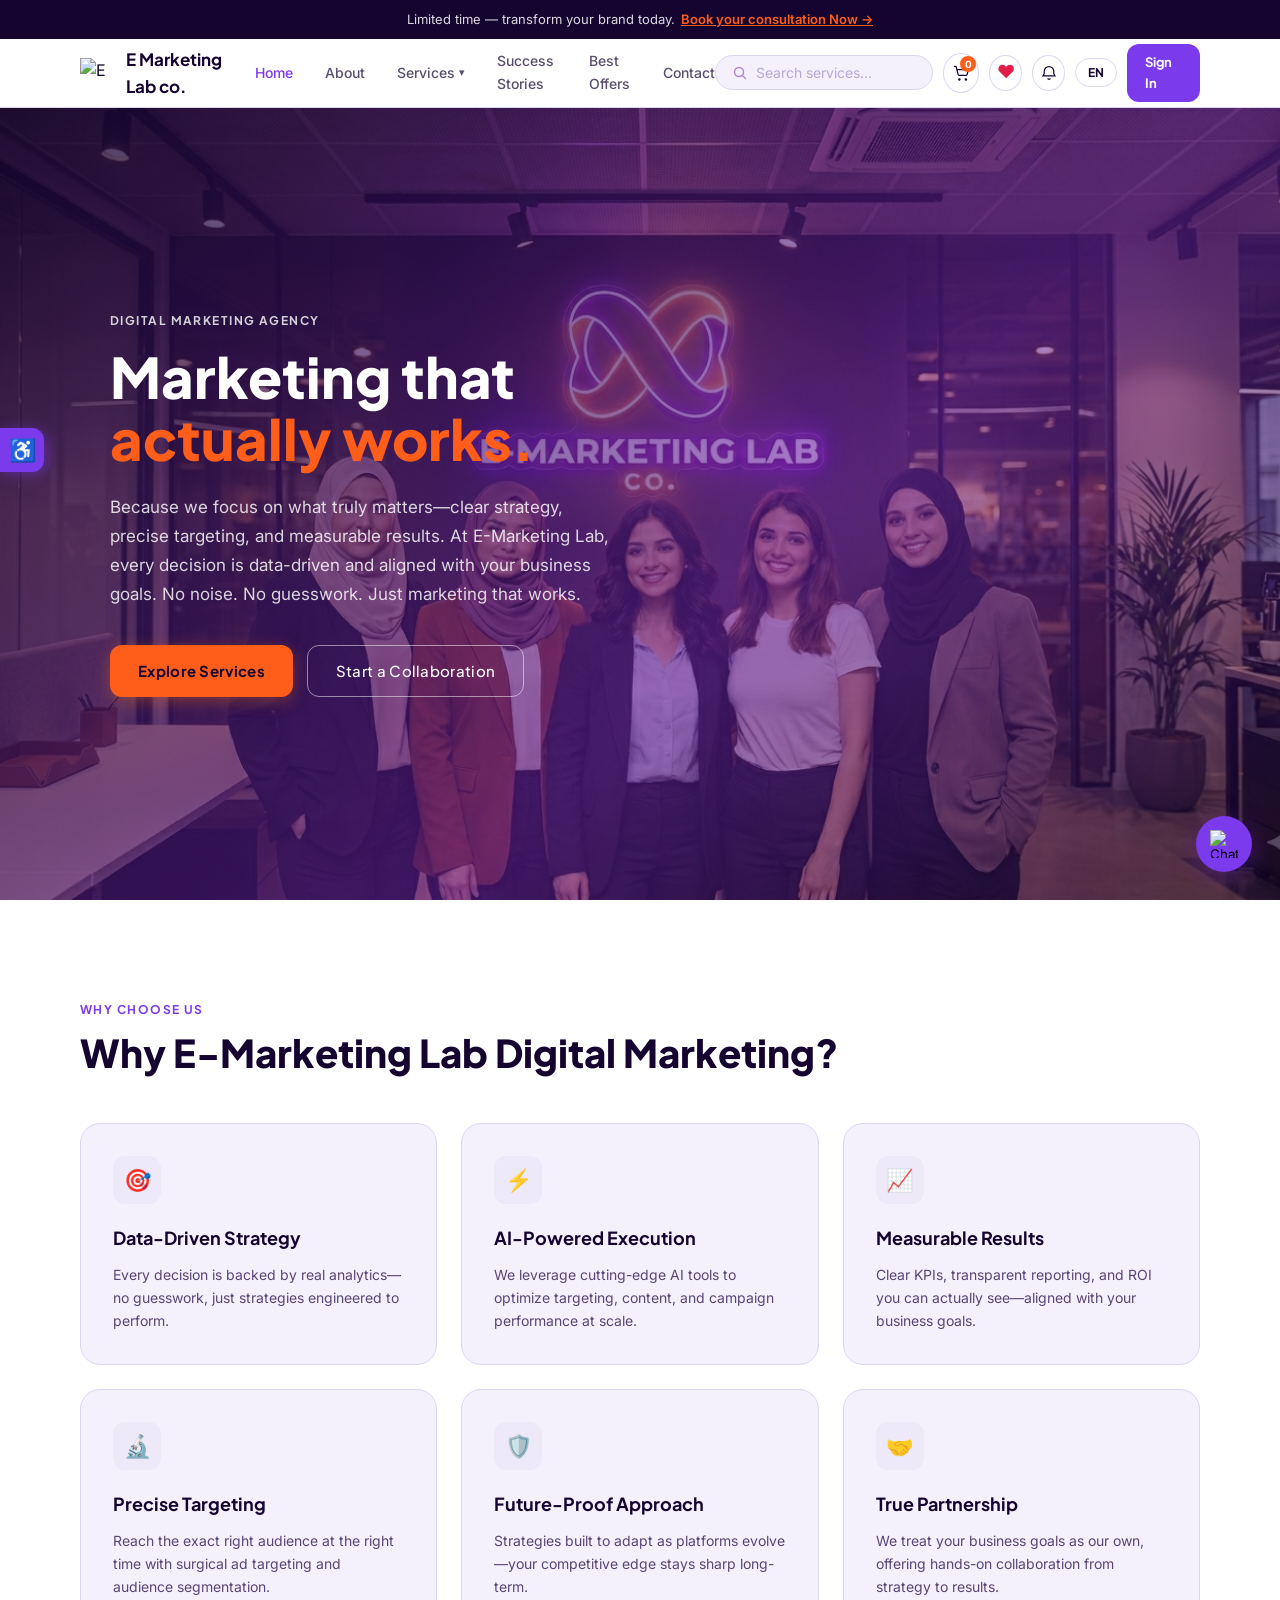
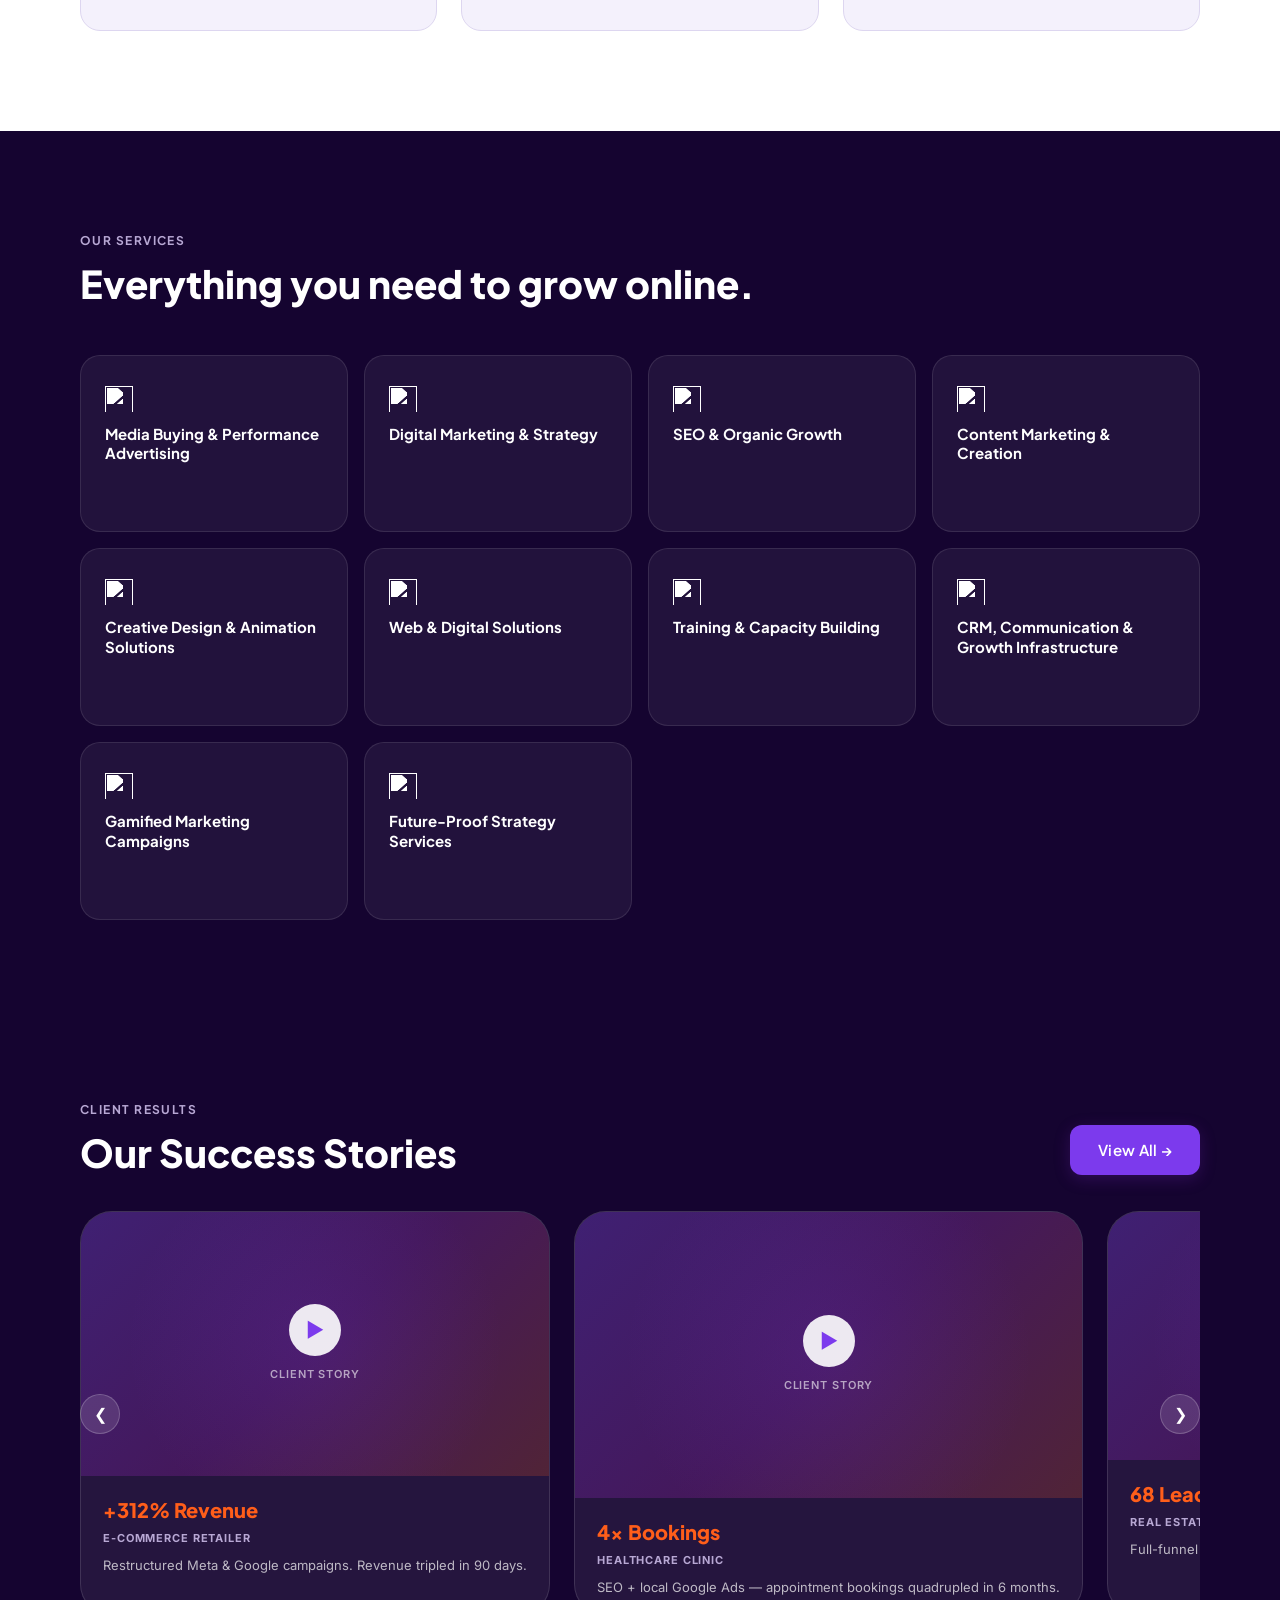
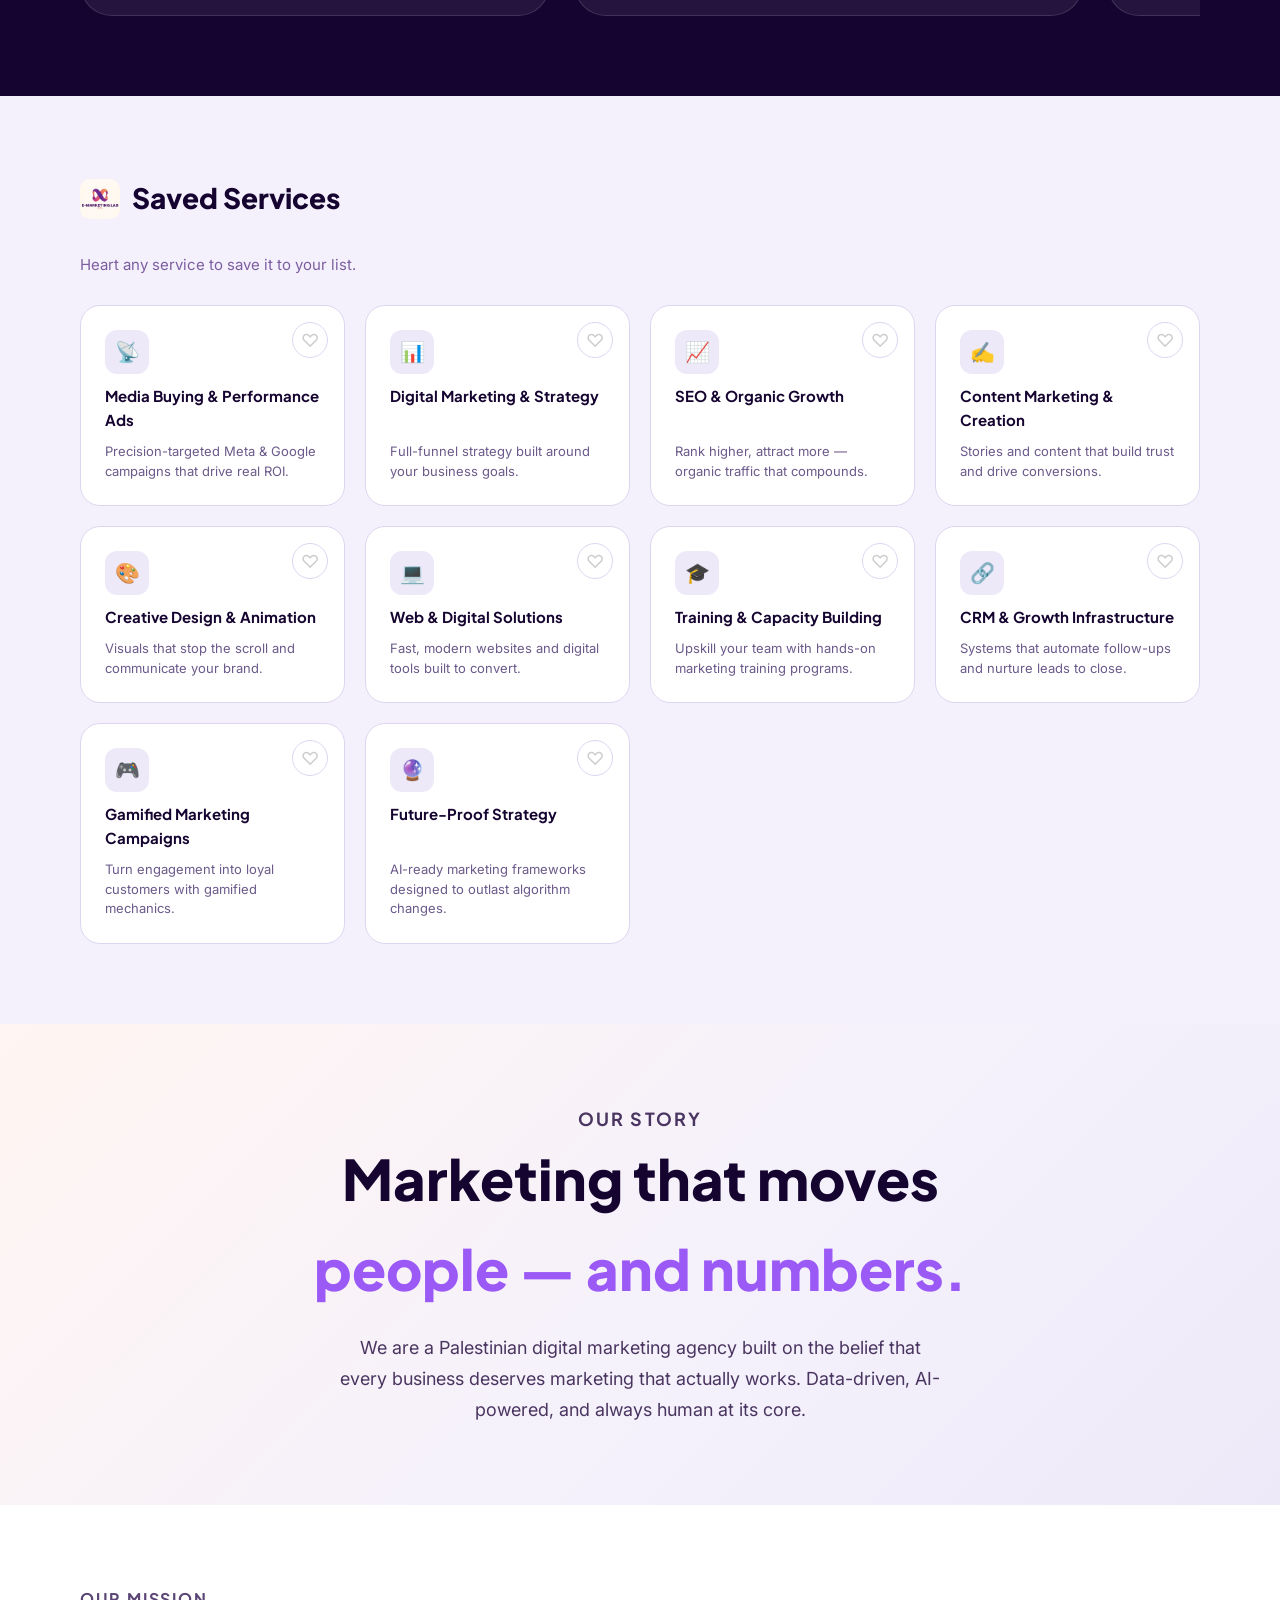
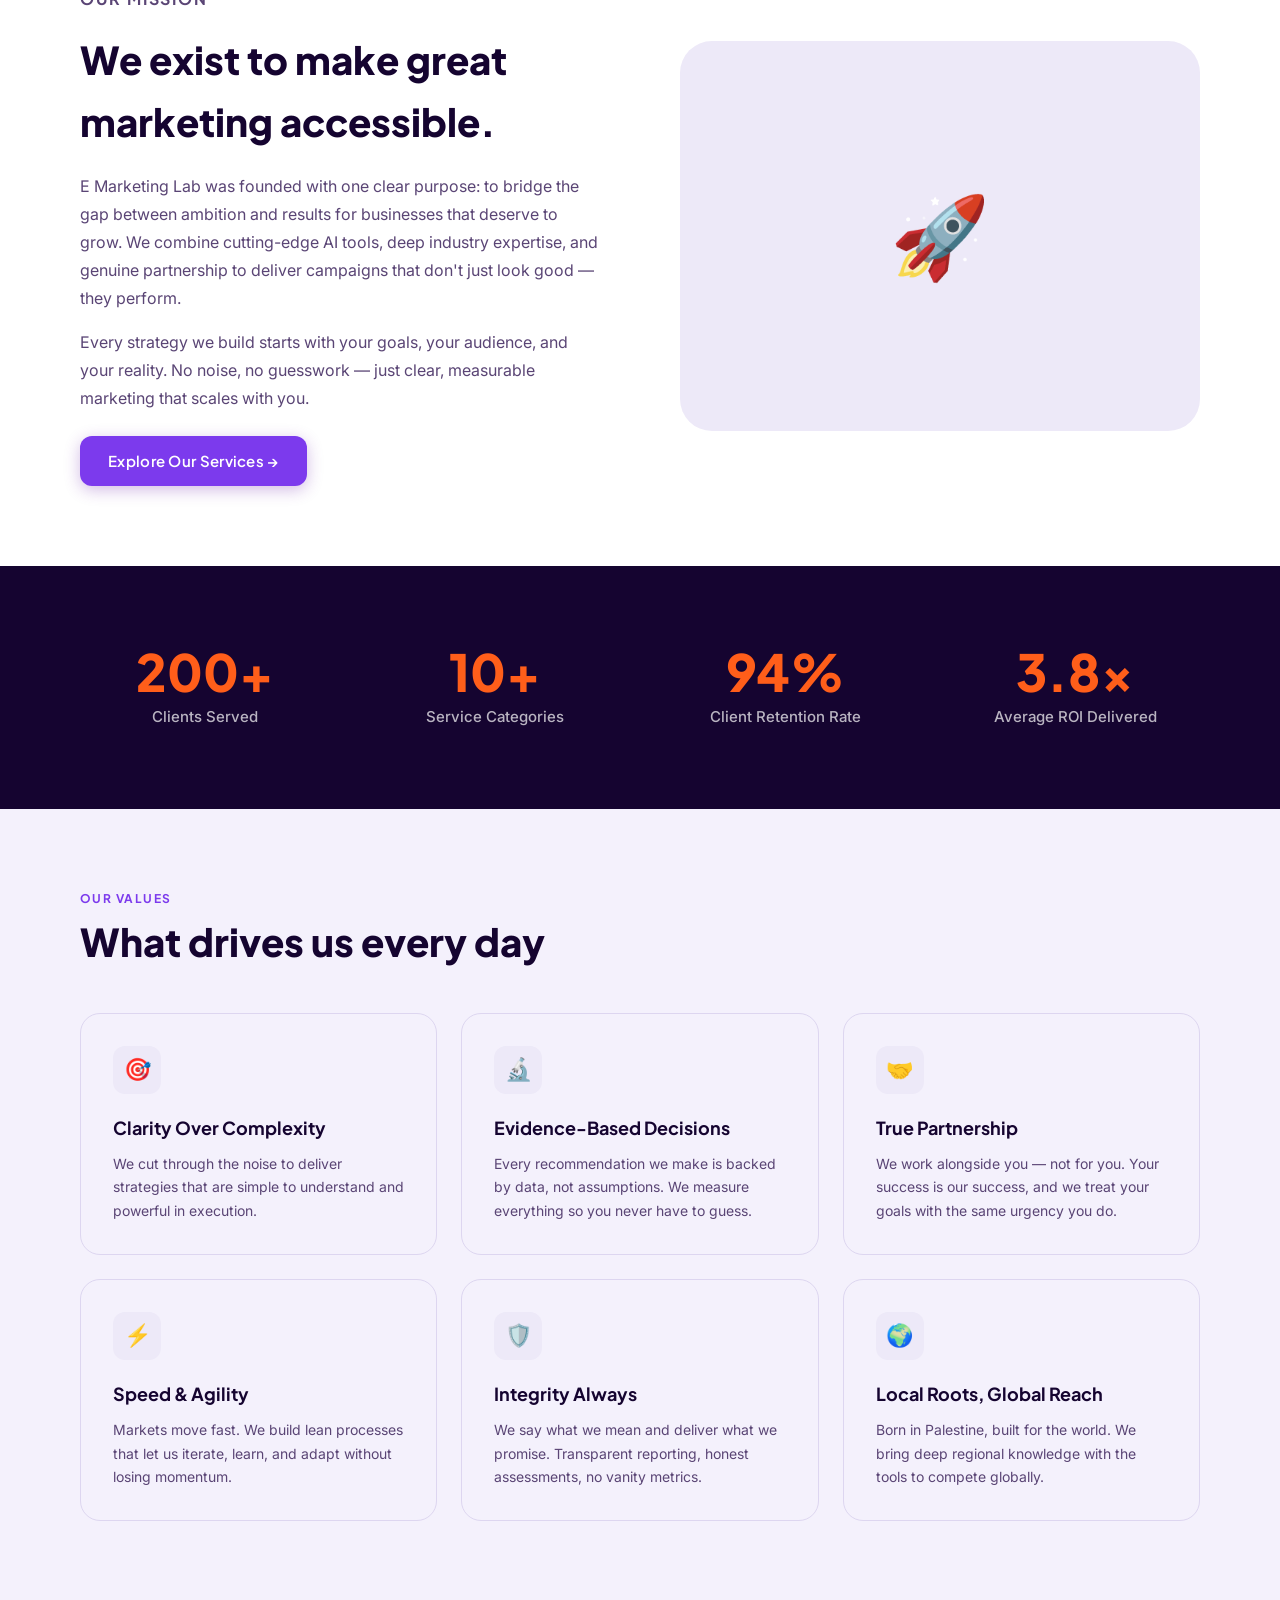
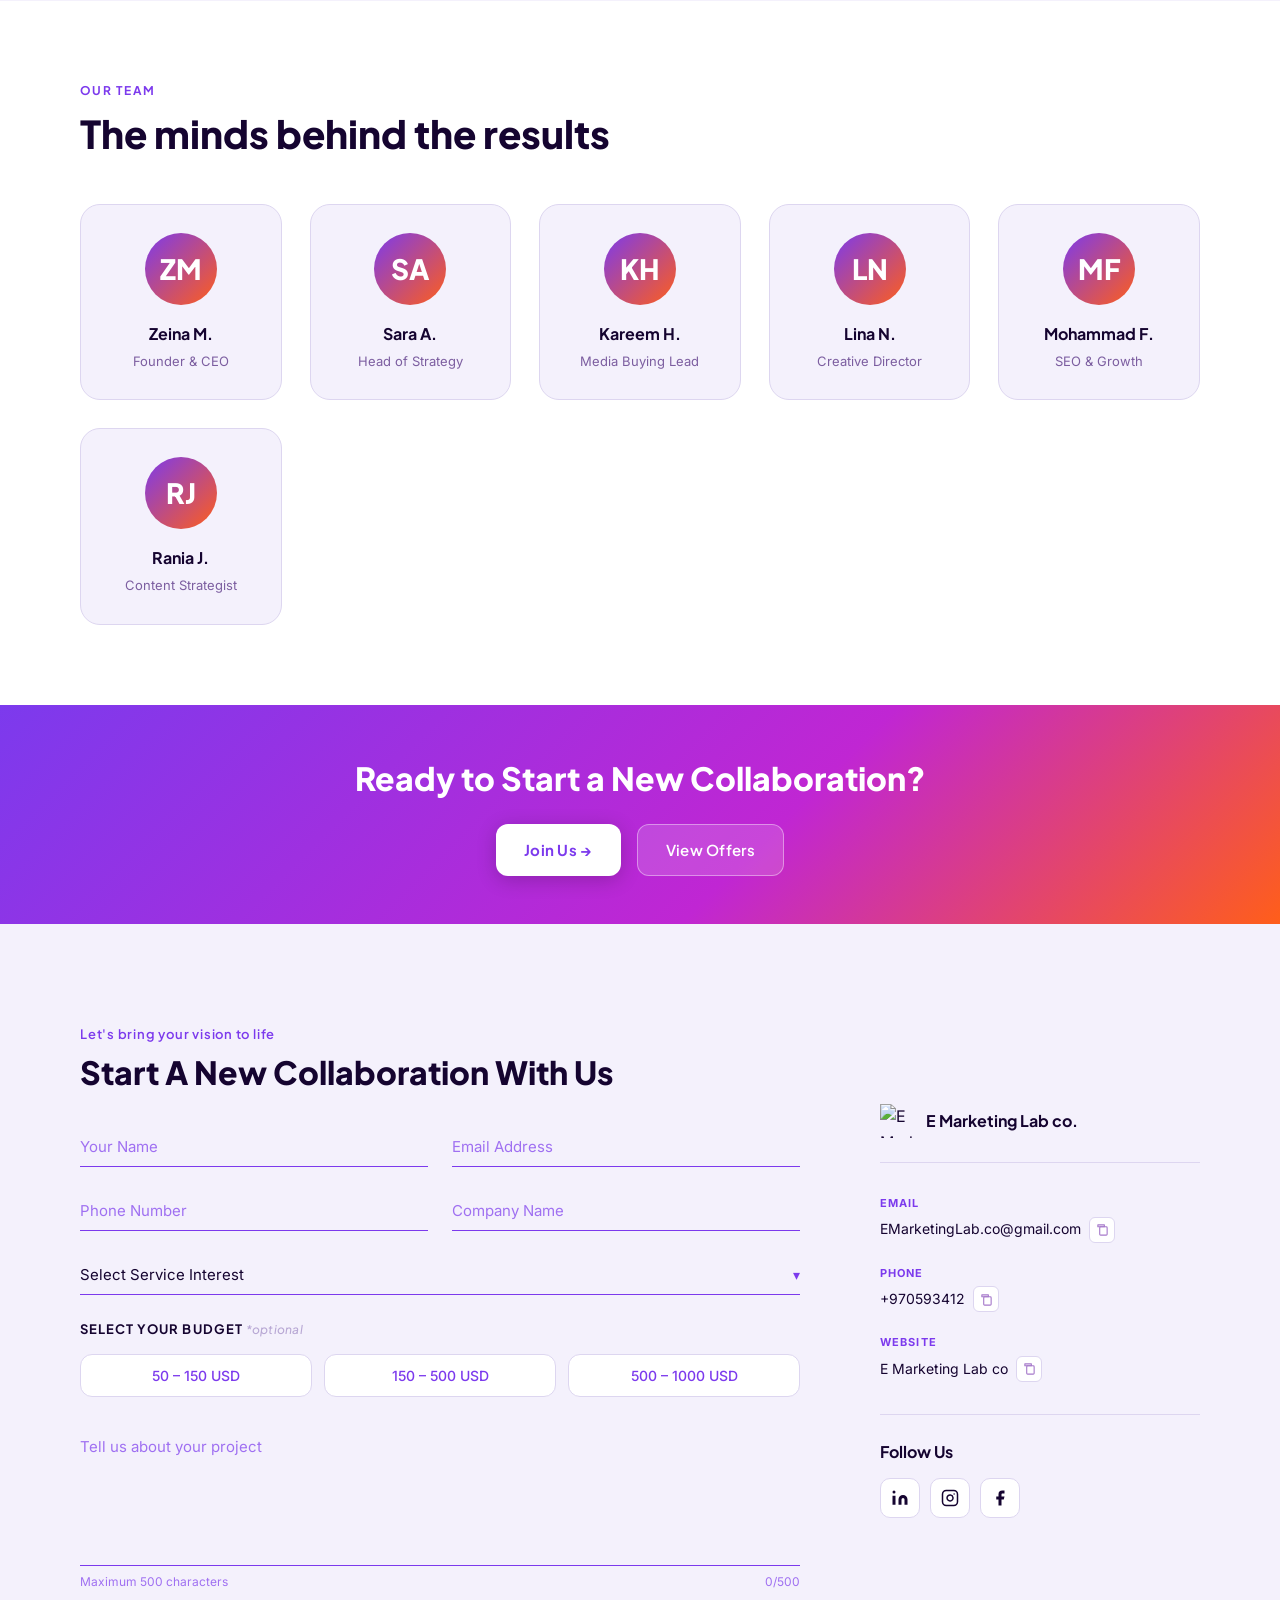
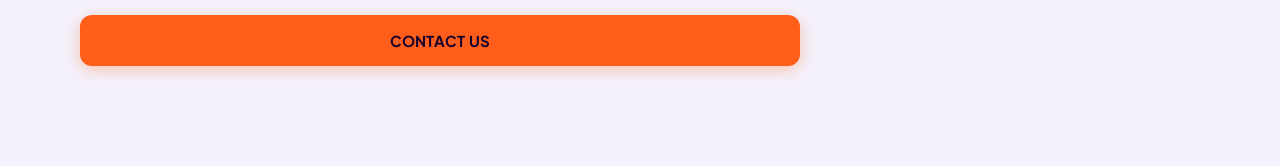
==== commit b3f72425: "Last Notes" ====
--- a/index.html
+++ b/index.html
@@ -22,73 +22,64 @@
 <header class="navbar" role="banner">
   <div class="navbar__inner">
     <a href="index.html" class="navbar__logo">
-      <svg class="logo-svg" width="44" height="26" viewBox="0 0 88 52" fill="none" xmlns="http://www.w3.org/2000/svg">
-        <path d="M44 26C44 26 30 6 16 6C7.163 6 0 13.163 0 22C0 32.493 8.507 41 19 41C33 41 44 26 44 26C44 26 55 12 69 12C78.941 12 88 21.059 88 31C88 39.837 80.837 47 72 47C58 47 44 26 44 26Z" stroke="url(#nav-lg-1)" stroke-width="6" fill="none" stroke-linecap="round" stroke-linejoin="round"/>
-        <defs>
-          <linearGradient id="nav-lg-1" x1="0" y1="6" x2="88" y2="47" gradientUnits="userSpaceOnUse">
-            <stop offset="0%" stop-color="#7C3AED"/>
-            <stop offset="48%" stop-color="#C026D3"/>
-            <stop offset="100%" stop-color="#FF5E1A"/>
-          </linearGradient>
-        </defs>
-      </svg>
+      <img src="images/logo.png" alt="E Marketing Lab co." class="logo-img" />
       <span>E Marketing Lab co.</span>
     </a>
 
-    <nav class="navbar__links" role="navigation" aria-label="Main navigation">
-      <a href="index.html" class="active">Home</a>
-      <div class="nav-dropdown">
-        <a href="service-detail.html">Services</a>
-        <div class="dropdown-menu">
-          <a href="service-detail.html?service=media-buying"><span class="dd-icon">🎙️</span>Media Buying &amp; Performance Ads</a>
-          <a href="service-detail.html?service=digital-marketing"><span class="dd-icon">📊</span>Digital Marketing &amp; Strategy</a>
-          <a href="service-detail.html?service=seo"><span class="dd-icon">📈</span>SEO &amp; Organic Growth</a>
-          <a href="service-detail.html?service=content"><span class="dd-icon">📰</span>Content Marketing &amp; Creation</a>
-          <a href="service-detail.html?service=design"><span class="dd-icon">💡</span>Creative Design &amp; Animation</a>
-          <a href="service-detail.html?service=web"><span class="dd-icon">&lt;/&gt;</span>Web &amp; Digital Solutions</a>
-          <a href="service-detail.html?service=training"><span class="dd-icon">🎓</span>Training &amp; Capacity Building</a>
-          <a href="service-detail.html?service=crm"><span class="dd-icon">🔗</span>CRM &amp; Growth Infrastructure</a>
-          <a href="service-detail.html?service=gamified"><span class="dd-icon">🎮</span>Gamified Marketing Campaigns</a>
-          <a href="service-detail.html?service=strategy"><span class="dd-icon">⏱️</span>Future-Proof Strategy</a>
-        </div>
-      </div>
+      <nav class="navbar__links" role="navigation" aria-label="Main navigation">
+        <a href="index.html" class="active">Home</a>
+        <a href="index.html#about">About</a>
+        <div class="nav-dropdown">
+          <a href="service-detail.html">Services</a>
+          <div class="dropdown-menu">
+            <a href="service-detail.html?service=media-buying"><span class="dd-icon">🎙️</span>Media Buying &amp; Performance Ads</a>
+            <a href="service-detail.html?service=digital-marketing"><span class="dd-icon">📊</span>Digital Marketing &amp; Strategy</a>
+            <a href="service-detail.html?service=seo"><span class="dd-icon">📈</span>SEO &amp; Organic Growth</a>
+            <a href="service-detail.html?service=content"><span class="dd-icon">📰</span>Content Marketing &amp; Creation</a>
+            <a href="service-detail.html?service=design"><span class="dd-icon">💡</span>Creative Design &amp; Animation</a>
+            <a href="service-detail.html?service=web"><span class="dd-icon">&lt;/&gt;</span>Web &amp; Digital Solutions</a>
+            <a href="service-detail.html?service=training"><span class="dd-icon">🎓</span>Training &amp; Capacity Building</a>
+            <a href="service-detail.html?service=crm"><span class="dd-icon">🔗</span>CRM &amp; Growth Infrastructure</a>
+            <a href="service-detail.html?service=gamified"><span class="dd-icon">🎮</span>Gamified Marketing Campaigns</a>
+            <a href="service-detail.html?service=strategy"><span class="dd-icon">⏱️</span>Future-Proof Strategy</a>
+          </div>
+        </div>
+        <a href="success-stories.html">Success Stories</a>
+        <a href="best-offers.html">Best Offers</a>
+        <a href="index.html#contact">Contact</a>
+      </nav>
+
+      <div class="navbar__actions">
+        <div class="search-bar">
+          <svg width="16" height="16" viewBox="0 0 16 16" fill="none"><circle cx="7" cy="7" r="4.5" stroke="#6B21A8" stroke-width="1.5"/><path d="M10.5 10.5L13.5 13.5" stroke="#6B21A8" stroke-width="1.5" stroke-linecap="round"/></svg>
+          <input type="text" placeholder="Search services…" aria-label="Search" />
+        </div>
+        <a href="cart.html" class="nav-icon-btn cart-btn" aria-label="Cart" style="position:relative;">
+          <svg width="18" height="18" viewBox="0 0 22 22" fill="none"><path d="M3 3h2l2.4 9.6a2 2 0 0 0 1.9 1.4h7.4a2 2 0 0 0 1.9-1.4L20 7H6" stroke="currentColor" stroke-width="1.5" stroke-linecap="round" stroke-linejoin="round"/><circle cx="9" cy="19" r="1.5" fill="currentColor"/><circle cx="17" cy="19" r="1.5" fill="currentColor"/></svg>
+          <span class="cart-badge">0</span>
+        </a>
+        <a href="wishlist.html" class="nav-icon-btn wishlist-link" aria-label="Wishlist" title="Wishlist" style="position:relative;">♥<span class="wishlist-badge" style="display:none;">0</span></a>
+        <a href="#" class="nav-icon-btn" aria-label="Notifications" title="Notifications">
+          <svg width="16" height="16" viewBox="0 0 20 20" fill="none"><path d="M10 2a6 6 0 0 0-6 6v3l-1.5 2.5h15L16 11V8a6 6 0 0 0-6-6z" stroke="currentColor" stroke-width="1.5"/><path d="M8.5 16.5a1.5 1.5 0 0 0 3 0" stroke="currentColor" stroke-width="1.5"/></svg>
+        </a>
+        <button class="nav-lang-btn">EN</button>
+        <a href="signin.html" class="nav-signin-btn">Sign In</a>
+        <button class="hamburger" aria-label="Menu" onclick="toggleMobileNav()">
+          <span></span><span></span><span></span>
+        </button>
+      </div>
+    </div>
+    <nav class="mobile-nav" id="mobile-nav">
+      <a href="index.html">Home</a>
+      <a href="index.html#about">About</a>
+      <a href="service-detail.html">Services</a>
       <a href="success-stories.html">Success Stories</a>
+      <a href="best-offers.html">Best Offers</a>
       <a href="index.html#contact">Contact</a>
-      <a href="about.html">About</a>
-      <a href="best-offers.html">Best Offers</a>
+      <a href="signin.html">Sign In</a>
+      <a href="signup.html">Sign Up</a>
     </nav>
-
-    <div class="navbar__actions">
-      <div class="search-bar">
-        <svg width="16" height="16" viewBox="0 0 16 16" fill="none"><circle cx="7" cy="7" r="4.5" stroke="#6B21A8" stroke-width="1.5"/><path d="M10.5 10.5L13.5 13.5" stroke="#6B21A8" stroke-width="1.5" stroke-linecap="round"/></svg>
-        <input type="text" placeholder="Search services…" aria-label="Search" />
-      </div>
-      <a href="checkout.html" class="nav-icon-btn cart-btn" aria-label="Cart" style="position:relative;">
-        <svg width="18" height="18" viewBox="0 0 22 22" fill="none"><path d="M3 3h2l2.4 9.6a2 2 0 0 0 1.9 1.4h7.4a2 2 0 0 0 1.9-1.4L20 7H6" stroke="currentColor" stroke-width="1.5" stroke-linecap="round" stroke-linejoin="round"/><circle cx="9" cy="19" r="1.5" fill="currentColor"/><circle cx="17" cy="19" r="1.5" fill="currentColor"/></svg>
-        <span class="cart-badge">0</span>
-      </a>
-      <a href="#" class="nav-icon-btn" aria-label="Wishlist" title="Wishlist">♡</a>
-      <a href="#" class="nav-icon-btn" aria-label="Notifications" title="Notifications">
-        <svg width="16" height="16" viewBox="0 0 20 20" fill="none"><path d="M10 2a6 6 0 0 0-6 6v3l-1.5 2.5h15L16 11V8a6 6 0 0 0-6-6z" stroke="currentColor" stroke-width="1.5"/><path d="M8.5 16.5a1.5 1.5 0 0 0 3 0" stroke="currentColor" stroke-width="1.5"/></svg>
-      </a>
-      <button class="nav-lang-btn">EN</button>
-      <a href="signin.html" class="nav-signin-btn">Sign In</a>
-      <button class="hamburger" aria-label="Menu" onclick="toggleMobileNav()">
-        <span></span><span></span><span></span>
-      </button>
-    </div>
-  </div>
-  <nav class="mobile-nav" id="mobile-nav">
-    <a href="index.html">Home</a>
-    <a href="service-detail.html">Services</a>
-    <a href="success-stories.html">Success Stories</a>
-    <a href="about.html">About</a>
-    <a href="best-offers.html">Best Offers</a>
-    <a href="index.html#contact">Contact</a>
-    <a href="signin.html">Sign In</a>
-    <a href="signup.html">Sign Up</a>
-  </nav>
-</header>
+  </header>
 
 <!-- ══════════════════════════════════════════════════════
      HERO
@@ -268,28 +259,6 @@
               <p class="ss-card__desc">Full-funnel campaign with video ads and WhatsApp automation.</p>
             </div>
           </div>
-          <div class="ss-video-card">
-            <div class="ss-video-placeholder" onclick="playStoryVideo(this)">
-              <div class="ss-play-btn">▶</div>
-              <span class="ss-video-label">Client Story</span>
-            </div>
-            <div class="ss-video-info">
-              <div class="ss-card__result">↓54% Cost/Enroll</div>
-              <div class="ss-card__company">EdTech Startup</div>
-              <p class="ss-card__desc">AI-optimized audiences cut enrollment cost in half while scaling volume.</p>
-            </div>
-          </div>
-          <div class="ss-video-card">
-            <div class="ss-video-placeholder" onclick="playStoryVideo(this)">
-              <div class="ss-play-btn">▶</div>
-              <span class="ss-video-label">Client Story</span>
-            </div>
-            <div class="ss-video-info">
-              <div class="ss-card__result">+89% Engagement</div>
-              <div class="ss-card__company">Restaurant Chain</div>
-              <p class="ss-card__desc">Weekly short-form video + gamified giveaways nearly doubled engagement.</p>
-            </div>
-          </div>
         </div>
         <button class="ss-arrow ss-arrow--right" onclick="ssNext()" aria-label="Next">❯</button>
       </div>
@@ -310,61 +279,61 @@
       </div>
       <p style="font-size:15px;color:#7c5ea0;margin-bottom:28px;">Heart any service to save it to your list.</p>
       <div class="wl-services-grid">
-        <div class="wl-service-card">
+        <div class="wl-service-card" data-service="media-buying">
           <div class="wl-service-card__icon">📡</div>
           <div class="wl-service-card__name">Media Buying &amp; Performance Ads</div>
           <div class="wl-service-card__desc">Precision-targeted Meta &amp; Google campaigns that drive real ROI.</div>
           <button class="wl-like-btn" onclick="toggleLike(this)" aria-label="Save service">♡</button>
         </div>
-        <div class="wl-service-card">
+        <div class="wl-service-card" data-service="digital-marketing">
           <div class="wl-service-card__icon">📊</div>
           <div class="wl-service-card__name">Digital Marketing &amp; Strategy</div>
           <div class="wl-service-card__desc">Full-funnel strategy built around your business goals.</div>
           <button class="wl-like-btn" onclick="toggleLike(this)" aria-label="Save service">♡</button>
         </div>
-        <div class="wl-service-card">
+        <div class="wl-service-card" data-service="seo">
           <div class="wl-service-card__icon">📈</div>
           <div class="wl-service-card__name">SEO &amp; Organic Growth</div>
           <div class="wl-service-card__desc">Rank higher, attract more — organic traffic that compounds.</div>
           <button class="wl-like-btn" onclick="toggleLike(this)" aria-label="Save service">♡</button>
         </div>
-        <div class="wl-service-card">
+        <div class="wl-service-card" data-service="content">
           <div class="wl-service-card__icon">✍️</div>
           <div class="wl-service-card__name">Content Marketing &amp; Creation</div>
           <div class="wl-service-card__desc">Stories and content that build trust and drive conversions.</div>
           <button class="wl-like-btn" onclick="toggleLike(this)" aria-label="Save service">♡</button>
         </div>
-        <div class="wl-service-card">
+        <div class="wl-service-card" data-service="design">
           <div class="wl-service-card__icon">🎨</div>
           <div class="wl-service-card__name">Creative Design &amp; Animation</div>
           <div class="wl-service-card__desc">Visuals that stop the scroll and communicate your brand.</div>
           <button class="wl-like-btn" onclick="toggleLike(this)" aria-label="Save service">♡</button>
         </div>
-        <div class="wl-service-card">
+        <div class="wl-service-card" data-service="web">
           <div class="wl-service-card__icon">💻</div>
           <div class="wl-service-card__name">Web &amp; Digital Solutions</div>
           <div class="wl-service-card__desc">Fast, modern websites and digital tools built to convert.</div>
           <button class="wl-like-btn" onclick="toggleLike(this)" aria-label="Save service">♡</button>
         </div>
-        <div class="wl-service-card">
+        <div class="wl-service-card" data-service="training">
           <div class="wl-service-card__icon">🎓</div>
           <div class="wl-service-card__name">Training &amp; Capacity Building</div>
           <div class="wl-service-card__desc">Upskill your team with hands-on marketing training programs.</div>
           <button class="wl-like-btn" onclick="toggleLike(this)" aria-label="Save service">♡</button>
         </div>
-        <div class="wl-service-card">
+        <div class="wl-service-card" data-service="crm">
           <div class="wl-service-card__icon">🔗</div>
           <div class="wl-service-card__name">CRM &amp; Growth Infrastructure</div>
           <div class="wl-service-card__desc">Systems that automate follow-ups and nurture leads to close.</div>
           <button class="wl-like-btn" onclick="toggleLike(this)" aria-label="Save service">♡</button>
         </div>
-        <div class="wl-service-card">
+        <div class="wl-service-card" data-service="gamified">
           <div class="wl-service-card__icon">🎮</div>
           <div class="wl-service-card__name">Gamified Marketing Campaigns</div>
           <div class="wl-service-card__desc">Turn engagement into loyal customers with gamified mechanics.</div>
           <button class="wl-like-btn" onclick="toggleLike(this)" aria-label="Save service">♡</button>
         </div>
-        <div class="wl-service-card">
+        <div class="wl-service-card" data-service="strategy">
           <div class="wl-service-card__icon">🔮</div>
           <div class="wl-service-card__name">Future-Proof Strategy</div>
           <div class="wl-service-card__desc">AI-ready marketing frameworks designed to outlast algorithm changes.</div>
@@ -377,34 +346,124 @@
   <!-- ══════════════════════════════════════════════════════
        ABOUT (inline)
   ═══════════════════════════════════════════════════════ -->
-  <section class="about-inline" id="about">
-    <div class="about-inline__inner">
-      <p class="section-kicker">About Us</p>
-      <h2 class="section-heading">We are E-Marketing Lab co.</h2>
-      <div class="about-inline__grid">
-        <div class="about-inline__text">
-          <h3>Built for brands that want to grow — the right way.</h3>
-          <p>E-Marketing Lab is a data-first digital marketing agency based in Palestine. We combine strategy, creativity, and technology to help businesses reach real audiences, generate measurable results, and build lasting digital presence.</p>
-          <p>From performance advertising and SEO to creative content and brand identity — our team brings deep expertise across every growth channel.</p>
-          <a href="about.html" class="btn btn--primary" style="margin-top:8px;">Learn More About Us →</a>
-        </div>
-        <div class="about-inline__stats">
-          <div class="about-stat">
-            <div class="about-stat__num">200+</div>
-            <div class="about-stat__label">Clients Served</div>
-          </div>
-          <div class="about-stat">
-            <div class="about-stat__num">3.8×</div>
-            <div class="about-stat__label">Average ROI</div>
-          </div>
-          <div class="about-stat">
-            <div class="about-stat__num">94%</div>
-            <div class="about-stat__label">Client Retention</div>
-          </div>
-          <div class="about-stat">
-            <div class="about-stat__num">10+</div>
-            <div class="about-stat__label">Services Offered</div>
-          </div>
+  <!-- ══════════════════════════════════════════════════════
+       ABOUT — MERGED FROM ABOUT PAGE
+  ═══════════════════════════════════════════════════════ -->
+  <section class="about-hero" id="about">
+    <div class="about-hero__inner">
+      <p class="section-kicker">Our Story</p>
+      <h1>Marketing that moves<br/><em>people — and numbers.</em></h1>
+      <p>We are a Palestinian digital marketing agency built on the belief that every business deserves marketing that actually works. Data-driven, AI-powered, and always human at its core.</p>
+    </div>
+  </section>
+
+  <section class="about-mission">
+    <div class="about-mission__inner">
+      <div class="about-mission__text">
+        <p class="section-kicker">Our Mission</p>
+        <h2>We exist to make great marketing accessible.</h2>
+        <p>E Marketing Lab was founded with one clear purpose: to bridge the gap between ambition and results for businesses that deserve to grow. We combine cutting-edge AI tools, deep industry expertise, and genuine partnership to deliver campaigns that don't just look good — they perform.</p>
+        <p>Every strategy we build starts with your goals, your audience, and your reality. No noise, no guesswork — just clear, measurable marketing that scales with you.</p>
+        <a href="service-detail.html" class="btn btn--primary" style="margin-top:8px;">Explore Our Services →</a>
+      </div>
+      <div class="about-mission__visual">🚀</div>
+    </div>
+  </section>
+
+  <section class="about-stats">
+    <div class="about-stats__inner">
+      <div class="stat-item">
+        <div class="stat-item__number">200+</div>
+        <div class="stat-item__label">Clients Served</div>
+      </div>
+      <div class="stat-item">
+        <div class="stat-item__number">10+</div>
+        <div class="stat-item__label">Service Categories</div>
+      </div>
+      <div class="stat-item">
+        <div class="stat-item__number">94%</div>
+        <div class="stat-item__label">Client Retention Rate</div>
+      </div>
+      <div class="stat-item">
+        <div class="stat-item__number">3.8×</div>
+        <div class="stat-item__label">Average ROI Delivered</div>
+      </div>
+    </div>
+  </section>
+
+  <section class="about-values">
+    <div class="about-values__inner">
+      <p class="section-kicker">Our Values</p>
+      <h2 class="section-heading">What drives us every day</h2>
+      <div class="why-us__grid">
+        <div class="why-card">
+          <div class="why-card__icon">🎯</div>
+          <h3 class="why-card__title">Clarity Over Complexity</h3>
+          <p class="why-card__body">We cut through the noise to deliver strategies that are simple to understand and powerful in execution.</p>
+        </div>
+        <div class="why-card">
+          <div class="why-card__icon">🔬</div>
+          <h3 class="why-card__title">Evidence-Based Decisions</h3>
+          <p class="why-card__body">Every recommendation we make is backed by data, not assumptions. We measure everything so you never have to guess.</p>
+        </div>
+        <div class="why-card">
+          <div class="why-card__icon">🤝</div>
+          <h3 class="why-card__title">True Partnership</h3>
+          <p class="why-card__body">We work alongside you — not for you. Your success is our success, and we treat your goals with the same urgency you do.</p>
+        </div>
+        <div class="why-card">
+          <div class="why-card__icon">⚡</div>
+          <h3 class="why-card__title">Speed &amp; Agility</h3>
+          <p class="why-card__body">Markets move fast. We build lean processes that let us iterate, learn, and adapt without losing momentum.</p>
+        </div>
+        <div class="why-card">
+          <div class="why-card__icon">🛡️</div>
+          <h3 class="why-card__title">Integrity Always</h3>
+          <p class="why-card__body">We say what we mean and deliver what we promise. Transparent reporting, honest assessments, no vanity metrics.</p>
+        </div>
+        <div class="why-card">
+          <div class="why-card__icon">🌍</div>
+          <h3 class="why-card__title">Local Roots, Global Reach</h3>
+          <p class="why-card__body">Born in Palestine, built for the world. We bring deep regional knowledge with the tools to compete globally.</p>
+        </div>
+      </div>
+    </div>
+  </section>
+
+  <section class="about-team">
+    <div class="about-team__inner">
+      <p class="section-kicker">Our Team</p>
+      <h2 class="section-heading">The minds behind the results</h2>
+      <div class="team-grid">
+        <div class="team-card">
+          <div class="team-card__avatar">ZM</div>
+          <div class="team-card__name">Zeina M.</div>
+          <div class="team-card__role">Founder &amp; CEO</div>
+        </div>
+        <div class="team-card">
+          <div class="team-card__avatar">SA</div>
+          <div class="team-card__name">Sara A.</div>
+          <div class="team-card__role">Head of Strategy</div>
+        </div>
+        <div class="team-card">
+          <div class="team-card__avatar">KH</div>
+          <div class="team-card__name">Kareem H.</div>
+          <div class="team-card__role">Media Buying Lead</div>
+        </div>
+        <div class="team-card">
+          <div class="team-card__avatar">LN</div>
+          <div class="team-card__name">Lina N.</div>
+          <div class="team-card__role">Creative Director</div>
+        </div>
+        <div class="team-card">
+          <div class="team-card__avatar">MF</div>
+          <div class="team-card__name">Mohammad F.</div>
+          <div class="team-card__role">SEO &amp; Growth</div>
+        </div>
+        <div class="team-card">
+          <div class="team-card__avatar">RJ</div>
+          <div class="team-card__name">Rania J.</div>
+          <div class="team-card__role">Content Strategist</div>
         </div>
       </div>
     </div>
@@ -473,14 +532,14 @@
           </div>
         </div>
 
-        <div>
-          <p class="budget-label">SELECT YOUR BUDGET</p>
-          <div class="budget-options">
-            <button type="button" class="budget-btn" onclick="toggleBudget(this)">50 – 150 USD</button>
-            <button type="button" class="budget-btn" onclick="toggleBudget(this)">150 – 500 USD</button>
-            <button type="button" class="budget-btn" onclick="toggleBudget(this)">500 – 1000 USD</button>
-          </div>
-        </div>
+          <div>
+            <p class="budget-label">SELECT YOUR BUDGET <span class="budget-optional">*optional</span></p>
+            <div class="budget-options">
+              <button type="button" class="budget-btn" onclick="toggleBudget(this)">50 – 150 USD</button>
+              <button type="button" class="budget-btn" onclick="toggleBudget(this)">150 – 500 USD</button>
+              <button type="button" class="budget-btn" onclick="toggleBudget(this)">500 – 1000 USD</button>
+            </div>
+          </div>
 
         <div class="form-field form-field--full">
             <textarea
@@ -503,16 +562,7 @@
     <!-- Right: contact info -->
     <aside class="contact-info">
       <div class="contact-info__logo">
-        <svg width="44" height="26" viewBox="0 0 88 52" fill="none" xmlns="http://www.w3.org/2000/svg">
-          <path d="M44 26C44 26 30 6 16 6C7.163 6 0 13.163 0 22C0 32.493 8.507 41 19 41C33 41 44 26 44 26C44 26 55 12 69 12C78.941 12 88 21.059 88 31C88 39.837 80.837 47 72 47C58 47 44 26 44 26Z" stroke="url(#contact-lg)" stroke-width="6" fill="none" stroke-linecap="round" stroke-linejoin="round"/>
-          <defs>
-            <linearGradient id="contact-lg" x1="0" y1="6" x2="88" y2="47" gradientUnits="userSpaceOnUse">
-              <stop offset="0%" stop-color="#7C3AED"/>
-              <stop offset="48%" stop-color="#C026D3"/>
-              <stop offset="100%" stop-color="#FF5E1A"/>
-            </linearGradient>
-          </defs>
-        </svg>
+        <img src="images/logo.png" alt="E Marketing Lab co." class="logo-img" />
         <span>E Marketing Lab co.</span>
       </div>
 
@@ -572,7 +622,7 @@
 </button>
 <div class="a11y-panel" id="a11y-panel" role="region" aria-label="Accessibility options" aria-hidden="true">
   <div class="a11y-panel__header">
-    <div class="a11y-panel__title">♿ Accessibility</div>
+    <div class="a11y-panel__title"><span class="a11y-panel__title-icon" aria-hidden="true">✦</span> Accessibility Helper</div>
     <button class="a11y-close" onclick="toggleA11yPanel()" aria-label="Close accessibility panel">✕</button>
   </div>
 
@@ -664,34 +714,73 @@
     if (el) el.textContent = n;
   })();
 
-  /* ── Success stories slider ─── */
-  let ssPos = 0;
-  function ssNext() {
+  /* ── Success stories carousel (smooth infinite slide) ─── */
+  /* The site's reduced-motion rule forces `transition-duration: 0.01ms
+     !important` on everything. This slide is user-triggered (an arrow
+     click), so we set the transition as inline !important — the only
+     thing that outranks a stylesheet !important — to keep it smooth.  */
+  const SS_DUR = 450;
+  const SS_EASE = `transform ${SS_DUR}ms cubic-bezier(.4,0,.2,1)`;
+  let ssAnimating = false;
+  function ssSetTransition(track, value) {
+    track.style.setProperty('transition', value, 'important');
+  }
+  function ssShift(dir) {
     const track = document.getElementById('ss-track');
-    const cards = track.querySelectorAll('.ss-card');
-    const cardW = cards[0].offsetWidth + 24;
-    const max   = (cards.length - 3) * cardW;
-    ssPos = Math.min(ssPos + cardW, max);
-    track.style.transform = `translateX(-${ssPos}px)`;
-  }
-  function ssPrev() {
-    const track = document.getElementById('ss-track');
-    const cards = track.querySelectorAll('.ss-card');
-    const cardW = cards[0].offsetWidth + 24;
-    ssPos = Math.max(ssPos - cardW, 0);
-    track.style.transform = `translateX(-${ssPos}px)`;
-  }
-
-  /* ── Wishlist / Like buttons ─ */
+    if (!track || ssAnimating) return;
+    const cards = track.querySelectorAll('.ss-video-card');
+    if (cards.length < 2) return;
+    const gap  = parseFloat(getComputedStyle(track).gap) || 24;
+    const step = cards[0].offsetWidth + gap;
+    ssAnimating = true;
+
+    if (dir > 0) {
+      /* Next — clone the first card onto the end, commit the start
+         position, then slide left so the clone glides into view */
+      track.appendChild(cards[0].cloneNode(true));
+      ssSetTransition(track, 'none');
+      track.style.transform = 'translateX(0)';
+      void track.offsetWidth;                      /* commit start state */
+      ssSetTransition(track, SS_EASE);
+      track.style.transform = `translateX(-${step}px)`;
+      setTimeout(() => {
+        ssSetTransition(track, 'none');
+        track.removeChild(cards[0]);
+        track.style.transform = 'translateX(0)';
+        ssAnimating = false;
+      }, SS_DUR);
+    } else {
+      /* Prev — clone the last card to the front, commit the shifted
+         start position, then slide back to zero */
+      const last = cards[cards.length - 1];
+      track.insertBefore(last.cloneNode(true), cards[0]);
+      ssSetTransition(track, 'none');
+      track.style.transform = `translateX(-${step}px)`;
+      void track.offsetWidth;                      /* commit start state */
+      ssSetTransition(track, SS_EASE);
+      track.style.transform = 'translateX(0)';
+      setTimeout(() => {
+        ssSetTransition(track, 'none');
+        track.removeChild(last);
+        ssAnimating = false;
+      }, SS_DUR);
+    }
+  }
+  function ssNext() { ssShift(1); }
+  function ssPrev() { ssShift(-1); }
+
+  /* ── Wishlist / Like buttons (persistent via main.js) ─ */
   function toggleLike(btn) {
-    btn.classList.toggle('liked');
-    btn.textContent = btn.classList.contains('liked') ? '♥' : '♡';
-    updateLikedSummary();
-  }
-  function updateLikedSummary() {
-    const count = document.querySelectorAll('.wl-like-btn.liked').length;
-    const el = document.getElementById('wl-liked-summary');
-    if (el) el.textContent = count > 0 ? `${count} service${count > 1 ? 's' : ''} saved` : '';
+    const card = btn.closest('.wl-service-card');
+    if (!card) return;
+    const id   = card.dataset.service;
+    const name = card.querySelector('.wl-service-card__name')?.textContent.trim();
+    const icon = card.querySelector('.wl-service-card__icon')?.textContent.trim();
+    const desc = card.querySelector('.wl-service-card__desc')?.textContent.trim();
+    const nowLiked = toggleWishlistItem({ id, name, icon, desc });
+    btn.classList.toggle('liked', nowLiked);
+    btn.textContent = nowLiked ? '♥' : '♡';
+    hydrateWishlistCards();
   }
 
   /* ── Story video placeholder ─ */
@@ -740,7 +829,7 @@
   function changeSize(dir) {
     a11yFs = Math.max(-2, Math.min(6, a11yFs + dir));
     const pct = 100 + a11yFs * 12.5;
-    document.documentElement.style.fontSize = pct + '%';
+    document.body.style.zoom = pct + '%';
     const label = Math.round(pct) + '%';
     document.getElementById('a11y-size-val').textContent = label;
     a11yAnnounce('Text size: ' + label);
@@ -749,7 +838,7 @@
 
   function resetA11y() {
     document.body.classList.remove('high-contrast', 'dyslexia-font', 'reduce-motion');
-    document.documentElement.style.fontSize = '';
+    document.body.style.zoom = '';
     a11yFs = 0;
     ['a11y-contrast','a11y-dyslexia','a11y-motion'].forEach(id => {
       const el = document.getElementById(id);
@@ -781,7 +870,7 @@
       if (saved.fs) {
         a11yFs = saved.fs;
         const pct = 100 + a11yFs * 12.5;
-        document.documentElement.style.fontSize = pct + '%';
+        document.body.style.zoom = pct + '%';
         const val = document.getElementById('a11y-size-val');
         if (val) val.textContent = Math.round(pct) + '%';
       }
@@ -799,14 +888,7 @@
     if (box) box.classList.toggle('open');
   }
 
-  /* ── Chatbot ──────────────── *
-    function toggleChat() {
-    const box = document.getElementById('chatbot-box');
-    box.classList.toggle('open');
-  }
-
-
-
+  /* ── Chatbot ──────────────── */
   const CHAT_RULES = [
     { keys: ['price','cost','pricing','how much','budget'], reply: 'Our packages start at $50. Check out our <a href="best-offers.html" style="color:var(--c-purple);">Best Offers</a> page for detailed pricing!' },
     { keys: ['service','offer','do you','what'], reply: 'We offer Media Buying, SEO, Content, Web Dev, Design, CRM, and more. See our full <a href="service-detail.html" style="color:var(--c-purple);">Services</a> page.' },
@@ -815,7 +897,7 @@
     { keys: ['social','instagram','facebook','ads'], reply: 'We run high-performance Meta and Google campaigns. Want to discuss your goals? <a href="#contact" style="color:var(--c-purple);">Start a collaboration →</a>' },
     { keys: ['hello','hi','hey','greet'], reply: '👋 Hello! Welcome to E-Marketing Lab. How can we help you grow today?' },
     { keys: ['success','story','result','case'], reply: 'Check out our <a href="success-stories.html" style="color:var(--c-purple);">Success Stories</a> — real results from real clients!' },
-    { keys: ['about','team','who'], reply: 'We are a data-driven digital agency based in Palestine. <a href="about.html" style="color:var(--c-purple);">Learn about us →</a>' },
+    { keys: ['about','team','who'], reply: 'We are a data-driven digital agency based in Palestine. <a href="index.html#about" style="color:var(--c-purple);">Learn about us →</a>' },
   ];
   const DEFAULT_REPLIES = [
     'Great question! Our team will review and get back to you shortly.',
@@ -831,12 +913,11 @@
     }
     return DEFAULT_REPLIES[defaultIdx++ % DEFAULT_REPLIES.length];
   }
-  //function sendChat() {
-
+  function sendChat() {
     const input = document.getElementById('chatbot-input');
-const chatbotMessages = document.getElementById('chatbot-body');
+    const body  = document.getElementById('chatbot-body');
     const text  = input.value.trim();
-    //if (!text) return;
+    if (!text) return;
     const userMsg = document.createElement('div');
     userMsg.className = 'chatbot-msg chatbot-msg--user';
     userMsg.textContent = text;
@@ -846,15 +927,11 @@
     setTimeout(() => {
       const botMsg = document.createElement('div');
       botMsg.className = 'chatbot-msg chatbot-msg--bot';
-     // botMsg.innerHTML = getBotReply(text);
+      botMsg.innerHTML = getBotReply(text);
       body.appendChild(botMsg);
       body.scrollTop = body.scrollHeight;
     }, 600);
-
-END
-
-  }
-    */
+  }
 
 </script>
 </body>
--- a/styles.css
+++ b/styles.css
@@ -1203,6 +1203,13 @@
   letter-spacing: .08em;
   color: var(--c-ink);
   margin-bottom: 14px;
+}
+.budget-optional {
+  font-weight: 500;
+  font-size: 12px;
+  letter-spacing: .02em;
+  color: var(--c-muted);
+  font-style: italic;
 }
 .budget-options {
   display: flex;
@@ -1861,7 +1868,7 @@
 
 .chatbot-box.open { display: flex; }
 
-/* مقبض السحب في الزاوية (زينة بسيطة) */
+/* Drag handle in the corner (simple decoration) */
 .chatbot-box::-webkit-resizer {
   background: linear-gradient(135deg, transparent 50%, var(--c-purple) 50%);
   border-bottom-right-radius: 16px;
@@ -1888,7 +1895,7 @@
   flex-direction: column;
   gap: 10px;
   background: var(--c-lavender-2);
-  min-height: 0;  /* مهم عشان الـ flex يشتغل صح */
+  min-height: 0;  /* important so the flex layout works correctly */
 }
 
 .chatbot-msg {
@@ -2554,9 +2561,9 @@
   box-shadow: 0 4px 20px rgba(0,0,0,.2);
 }
 .join-cta-bar .btn--white:hover { background: var(--c-lavender); }
-/* ========== ميزات الذكاء الاصطناعي ========== */
-
-/* مودالات AI */
+/* ========== AI features ========== */
+
+/* AI modals */
 .modal {
   display: none;
   position: fixed;
@@ -2677,7 +2684,7 @@
   margin-top: 15px;
 }
 
-/* مؤشر الكتابة في الشات بوت */
+/* Typing indicator in the chatbot */
 .typing-indicator .message-content {
   display: flex;
   gap: 5px;
@@ -2730,7 +2737,7 @@
   }
 }
 
-/* تحسين عرض رسائل الشات بوت */
+/* Improve chatbot message display */
 .chatbot-message.bot .message-content p {
   background: #f0f0f0;
   padding: 12px 16px;
@@ -2747,7 +2754,7 @@
   border-top-right-radius: 4px;
   margin: 5px 0;
 }
-/* ── مقبض السحب لتغيير حجم الشات بوت ── */
+/* ── Drag handle to resize the chatbot ── */
 .chatbot-box {
   position: fixed;
   bottom: 96px;
@@ -2770,7 +2777,7 @@
 
 .chatbot-box.open { display: flex; }
 
-/* مقبض السحب المرئي في الزاوية اليمنى السفلية */
+/* Visible drag handle in the bottom-right corner */
 .chatbot-resize-handle {
   position: absolute;
   bottom: 0;
@@ -2785,7 +2792,7 @@
   justify-content: center;
 }
 
-/* السهم المرئي (ثلاث خطوط صغيرة) */
+/* Visible arrow (small corner glyph) */
 .chatbot-resize-handle::before {
   content: "◢";
   font-size: 18px;
@@ -2801,7 +2808,7 @@
   color: var(--c-orange);
 }
 
-/* الـ body عشان ياخذ المساحة المتبقية */
+/* the body so it takes the remaining space */
 .chatbot-box__body {
   padding: 16px;
   flex: 1;
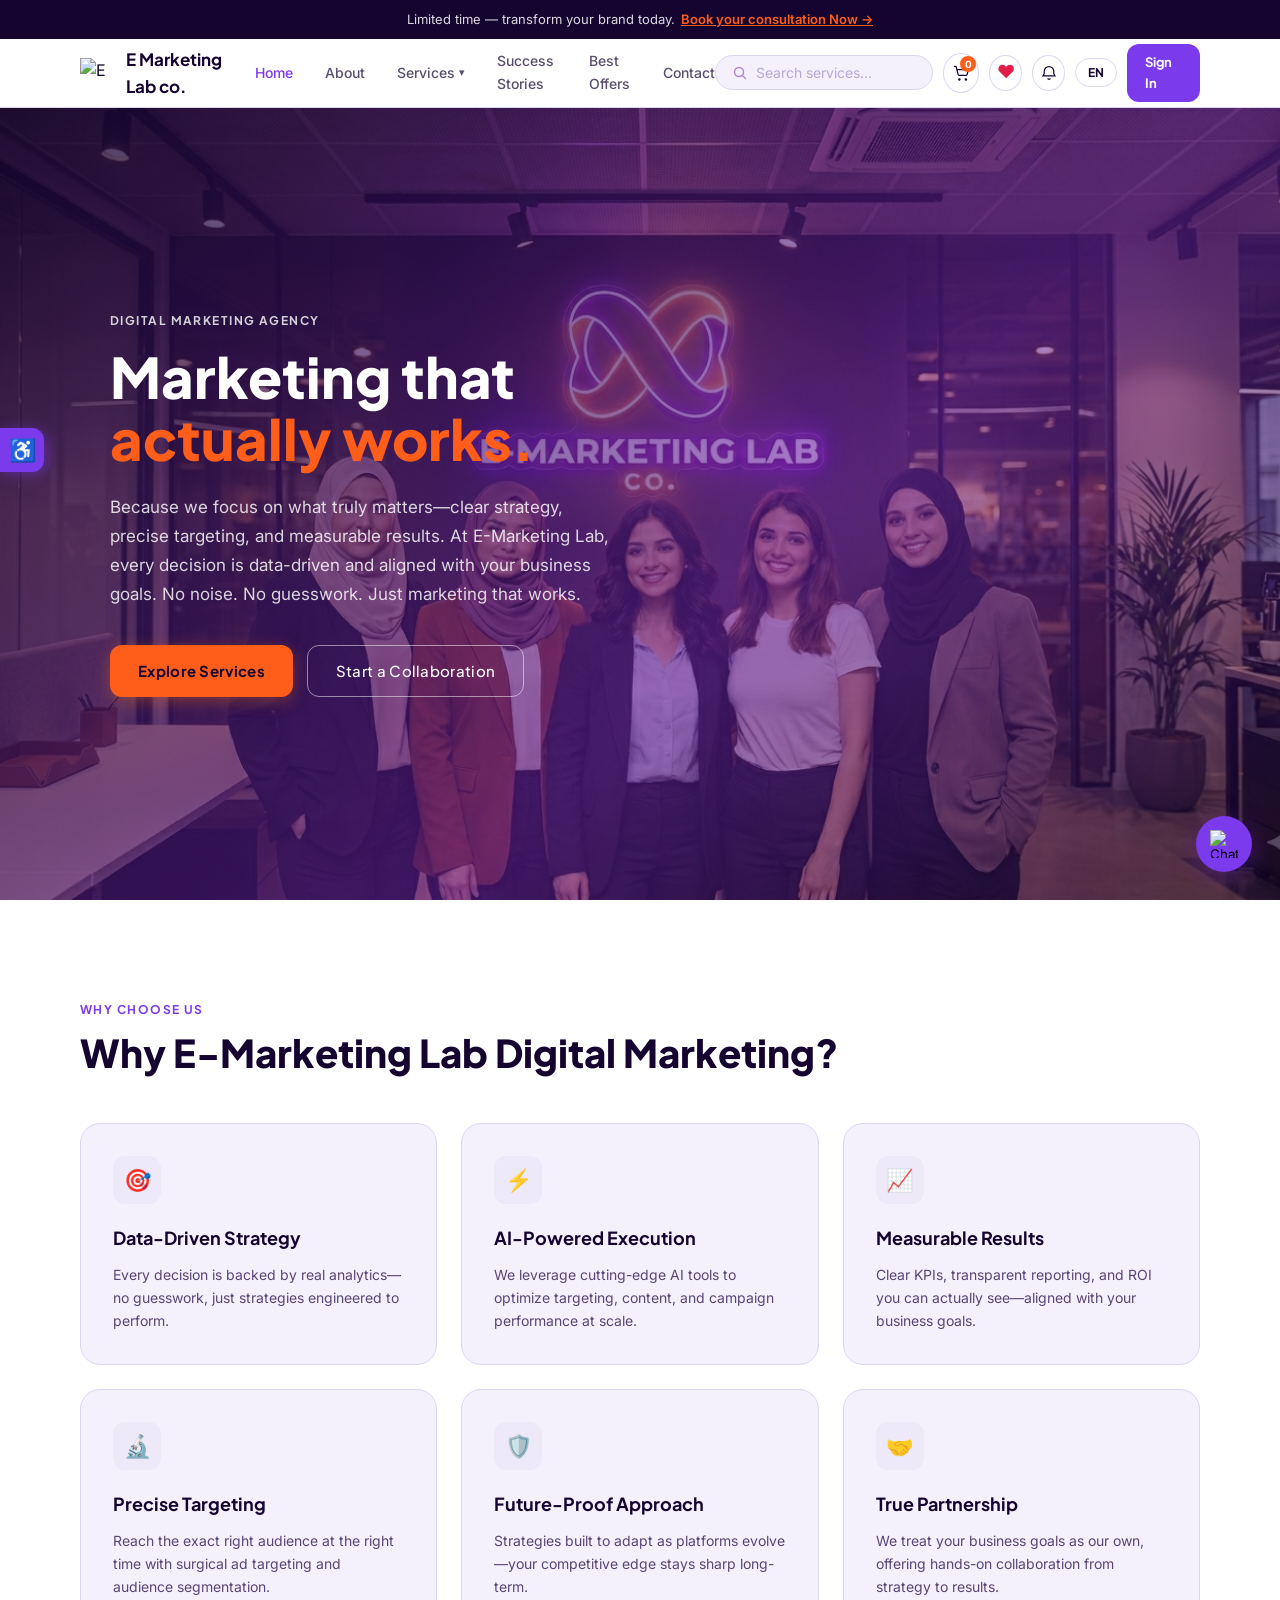
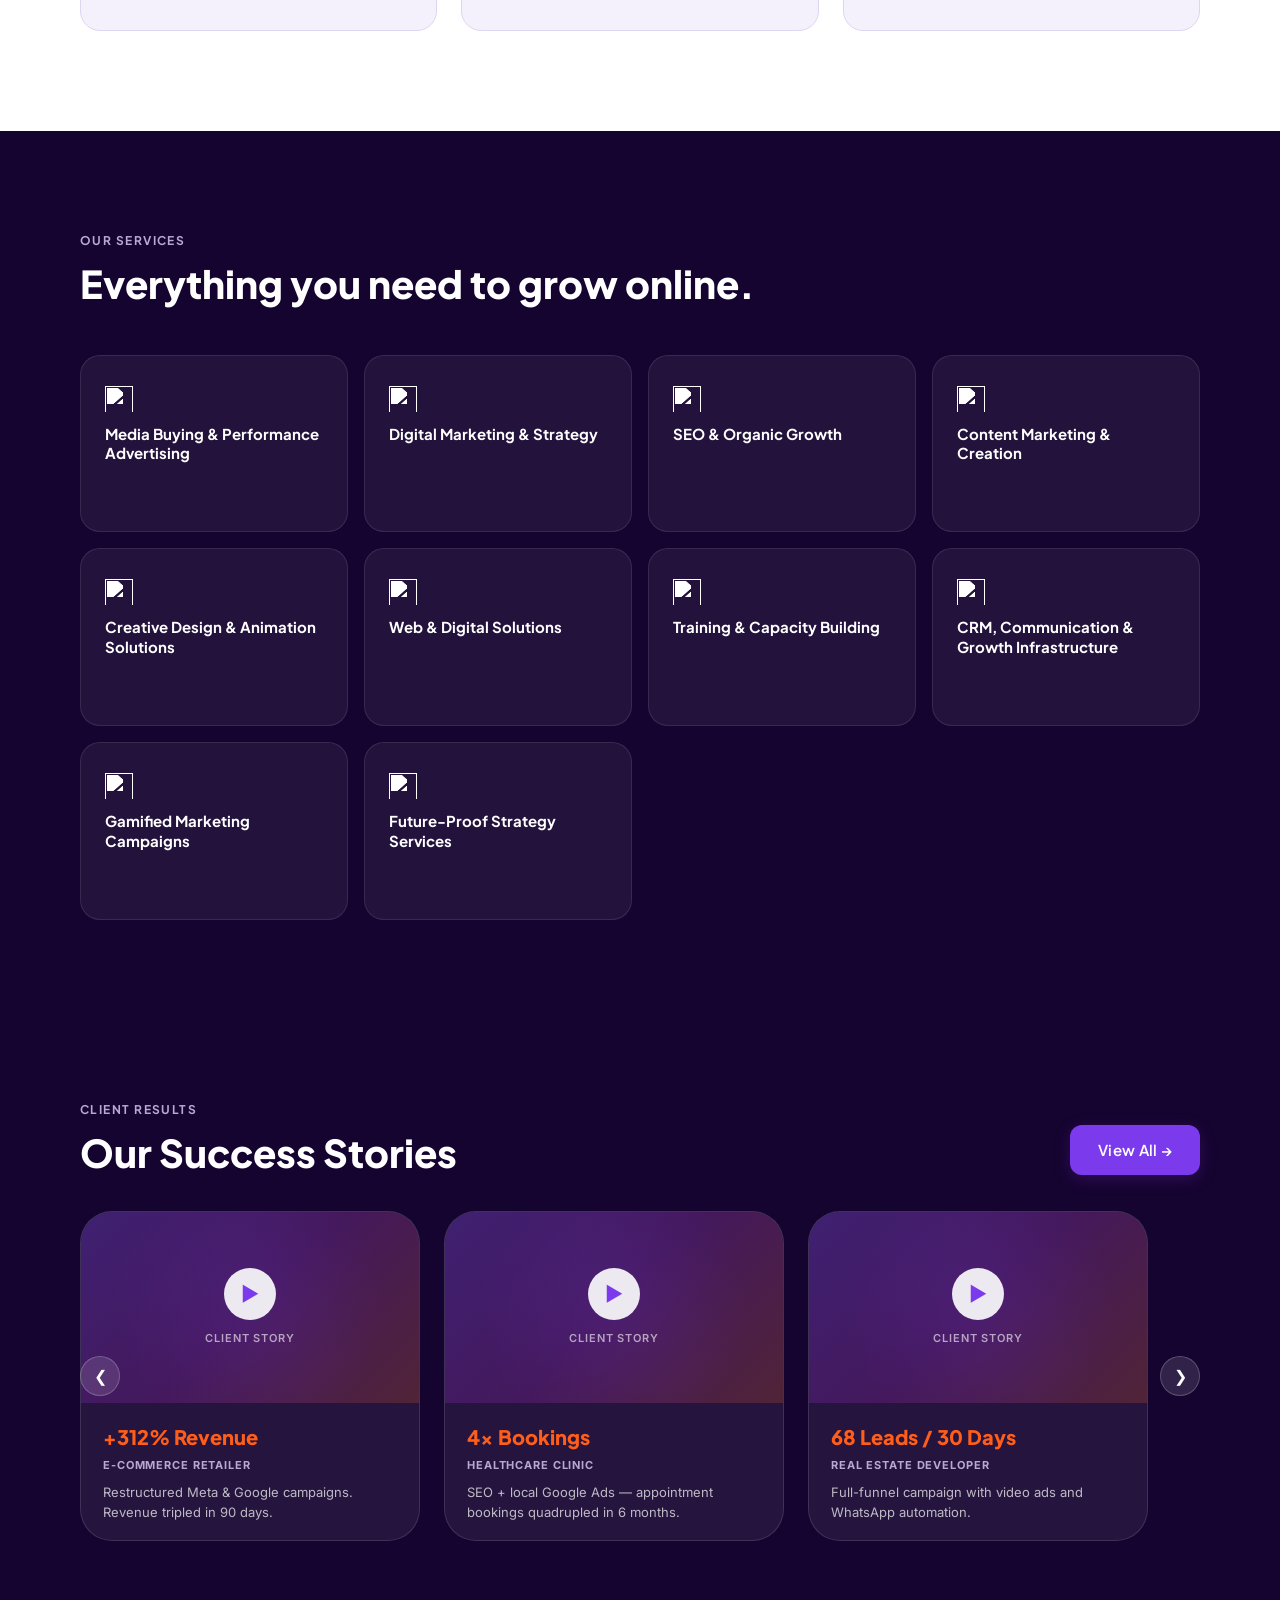
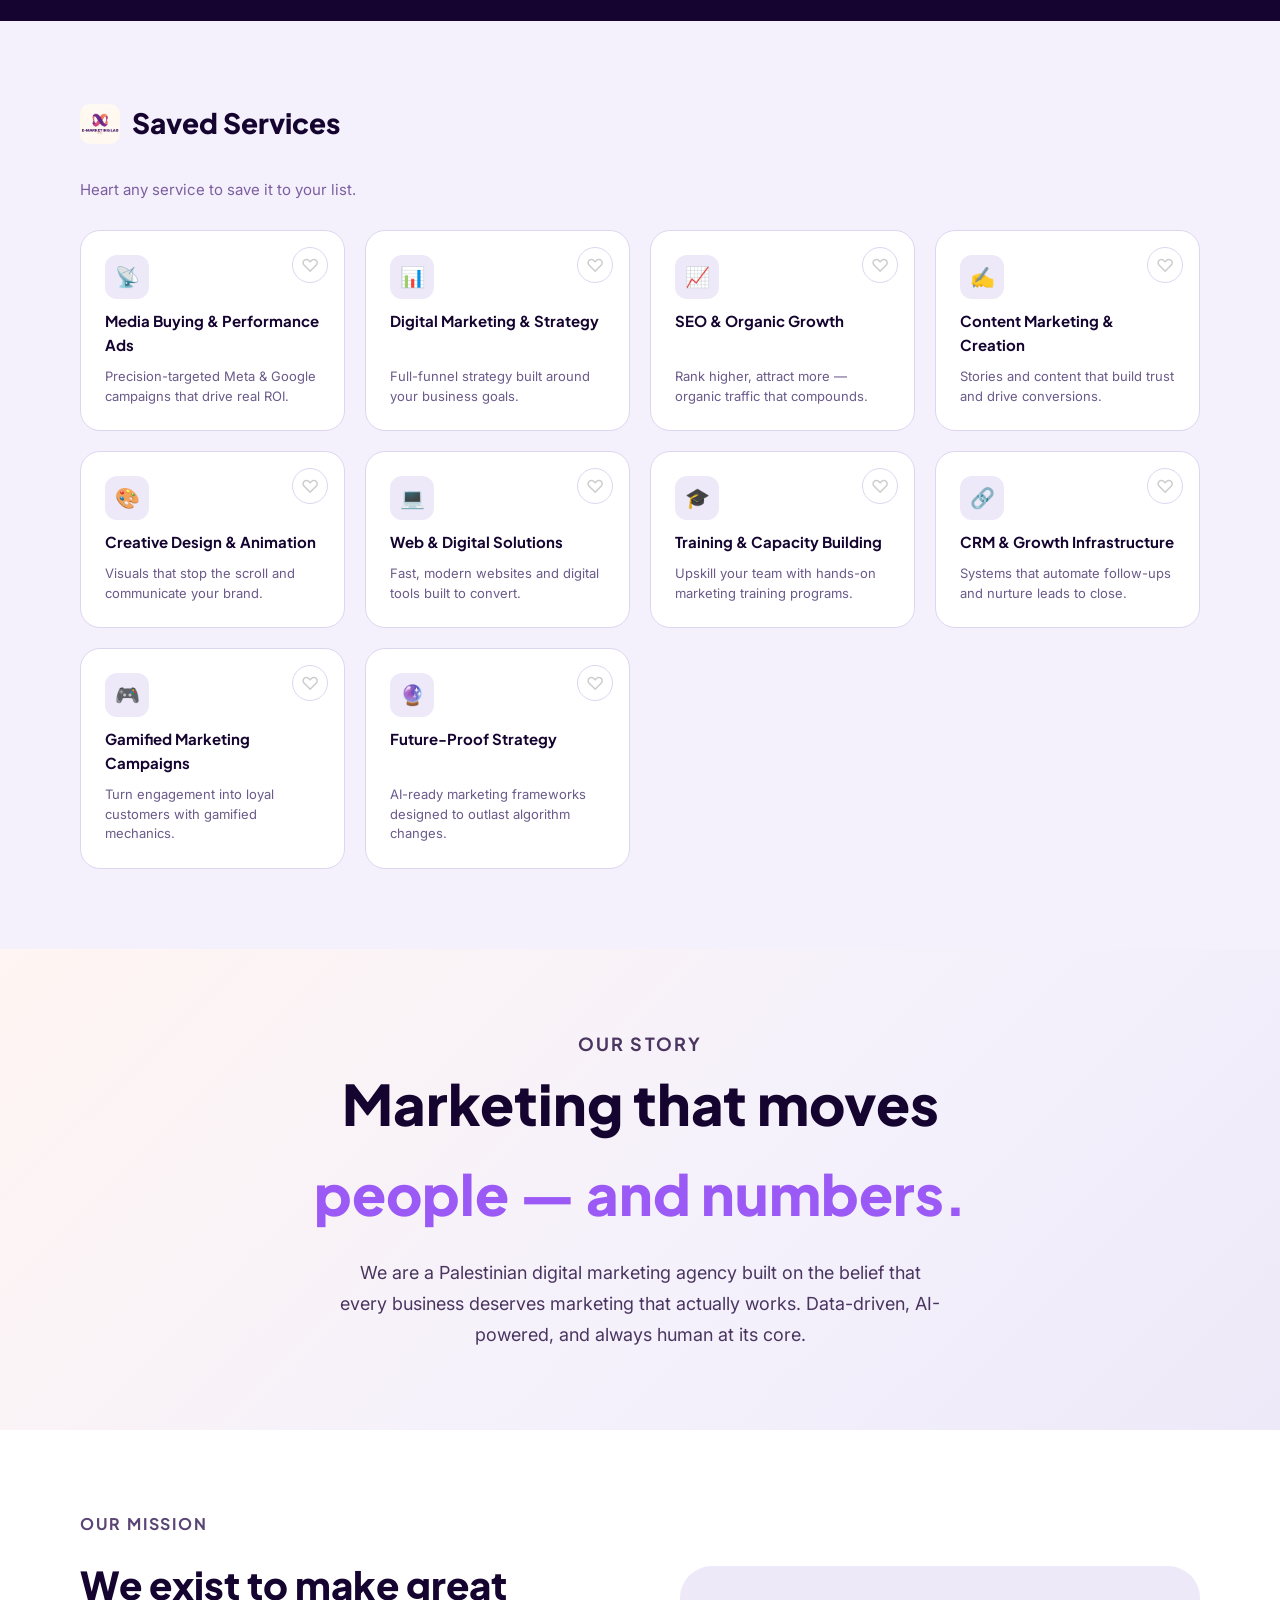
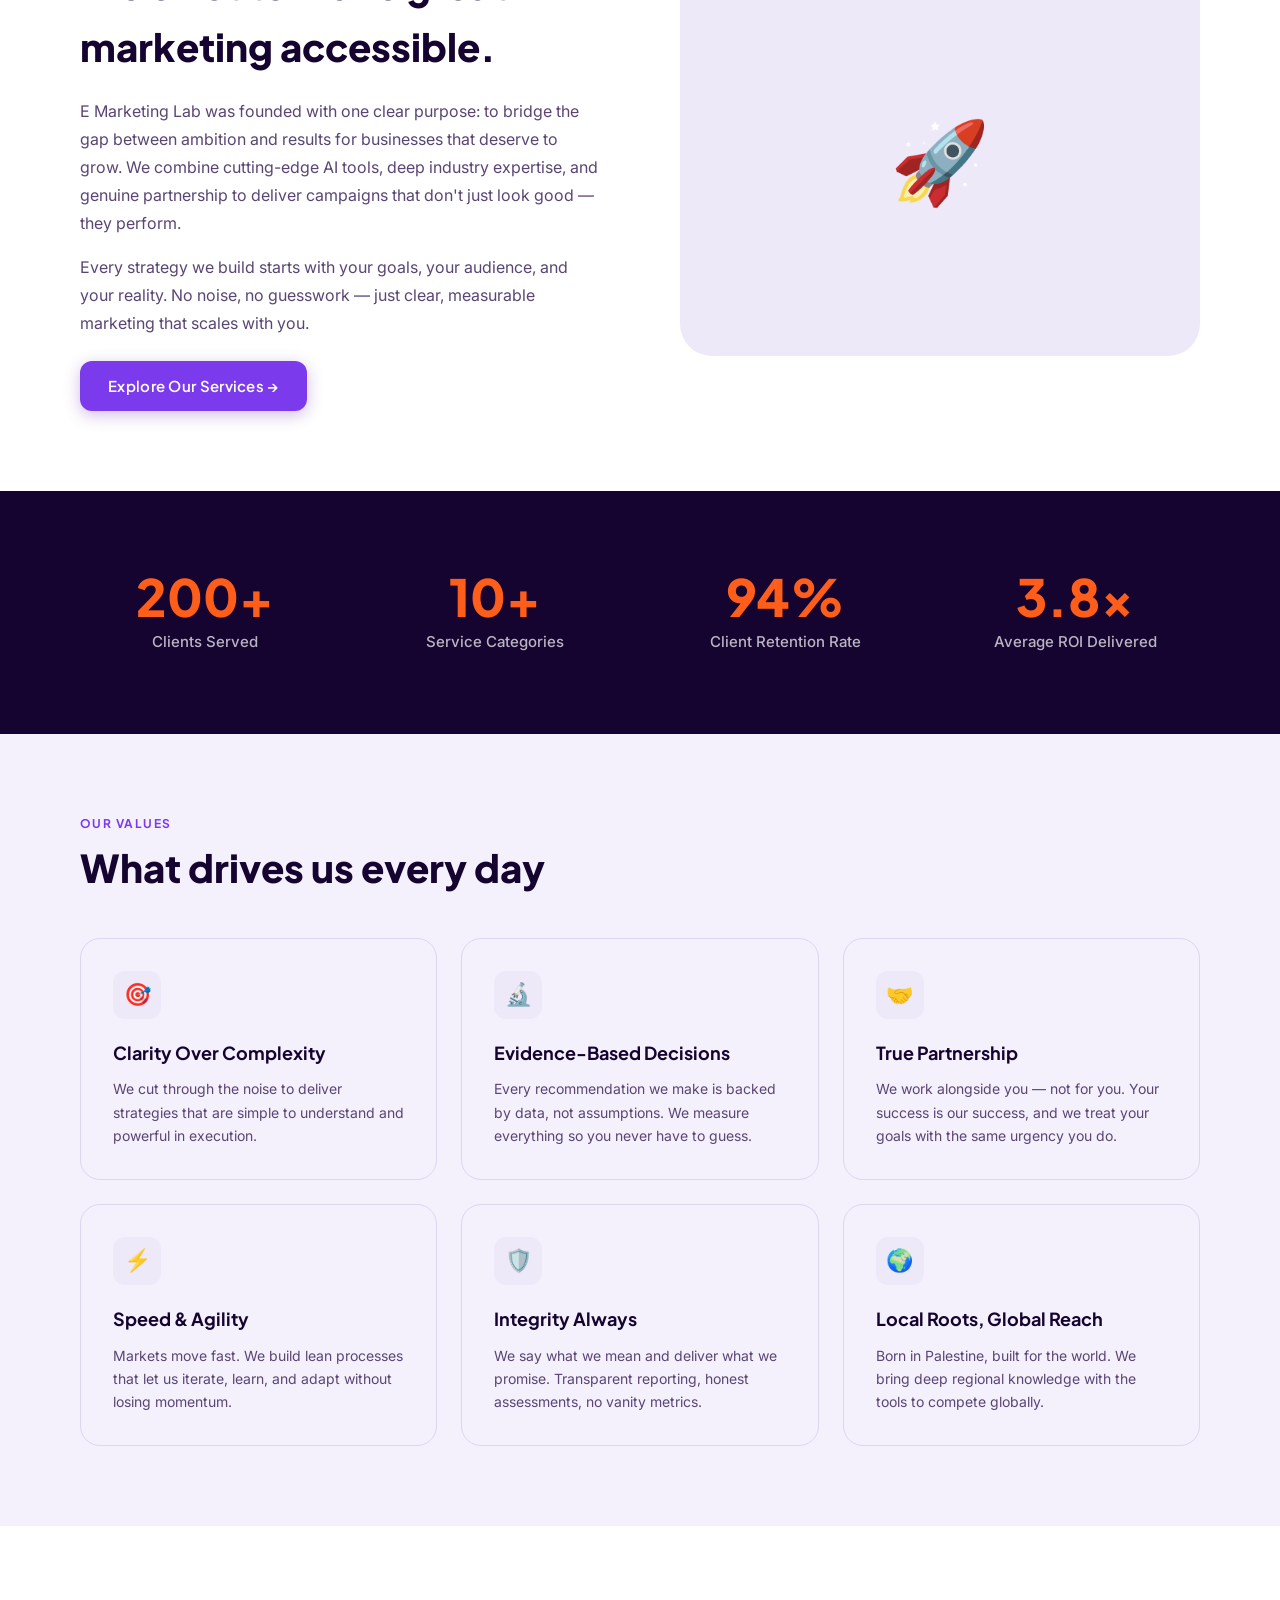
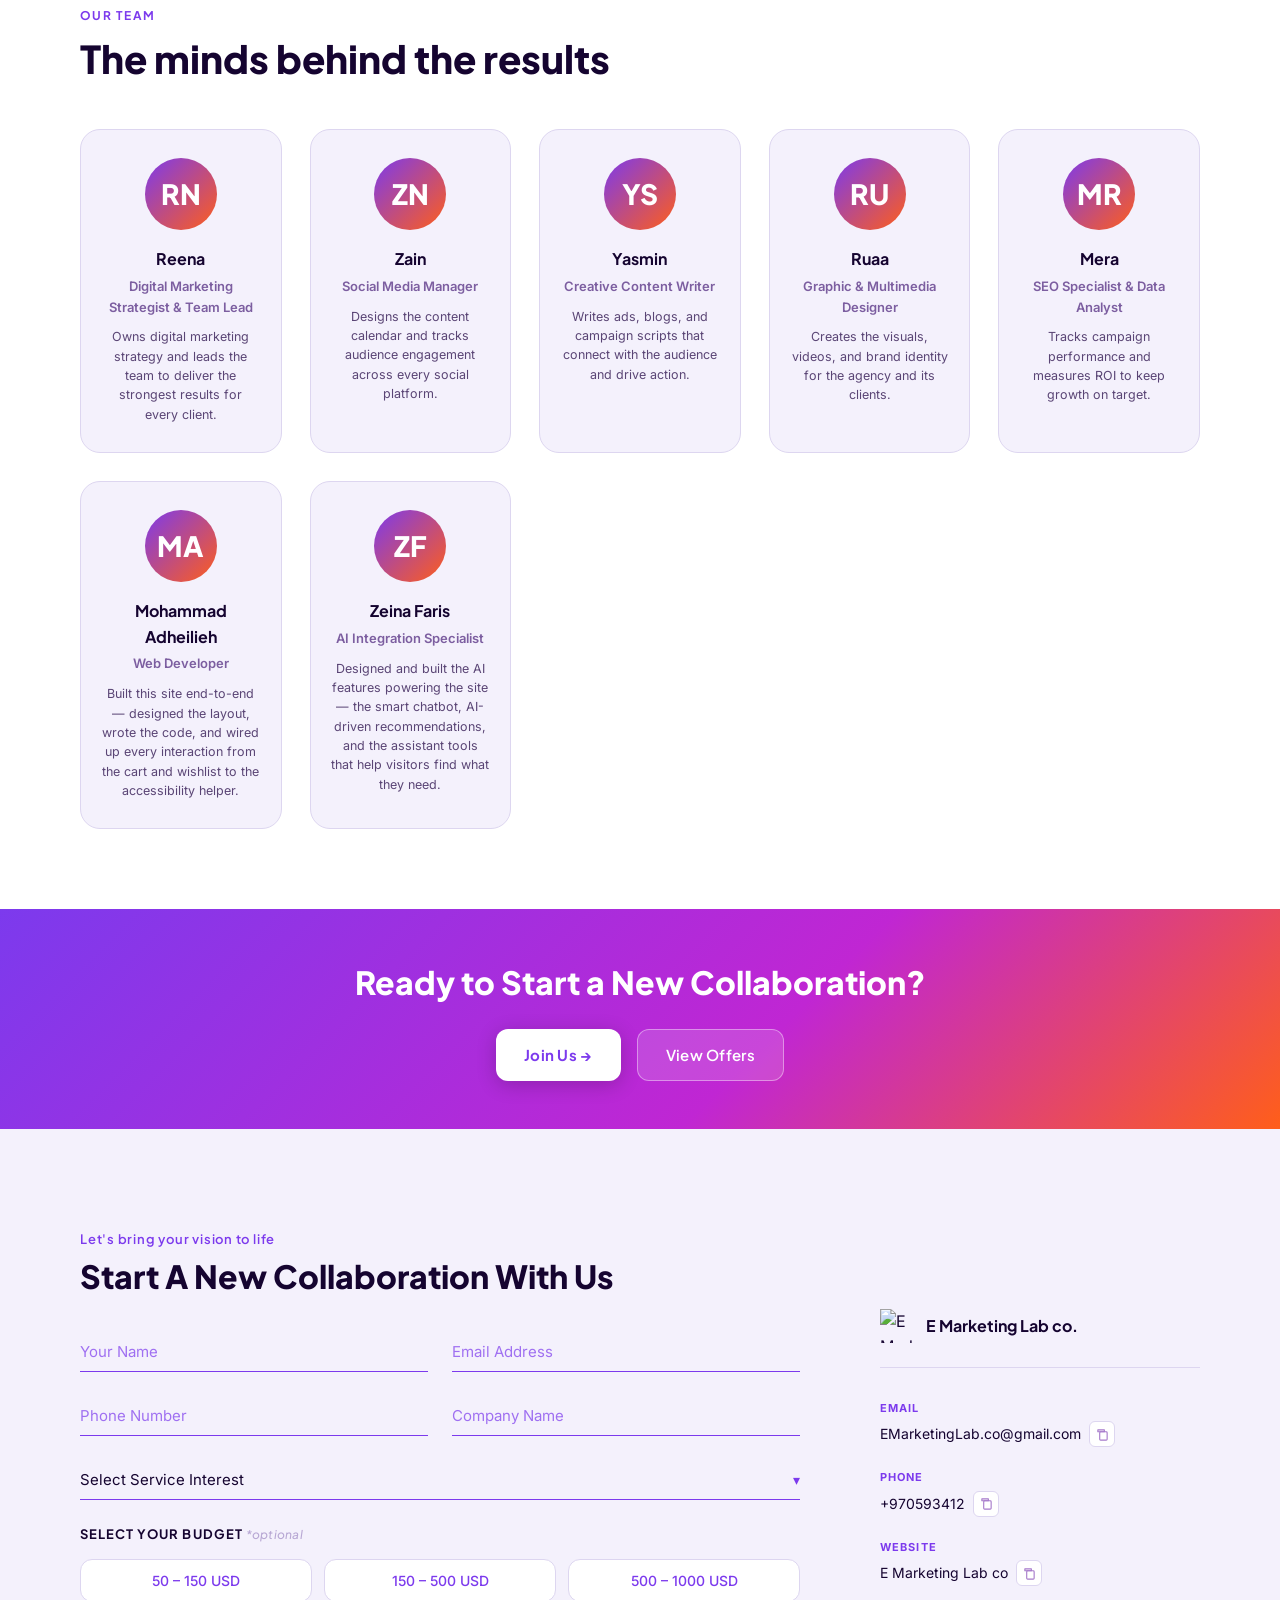
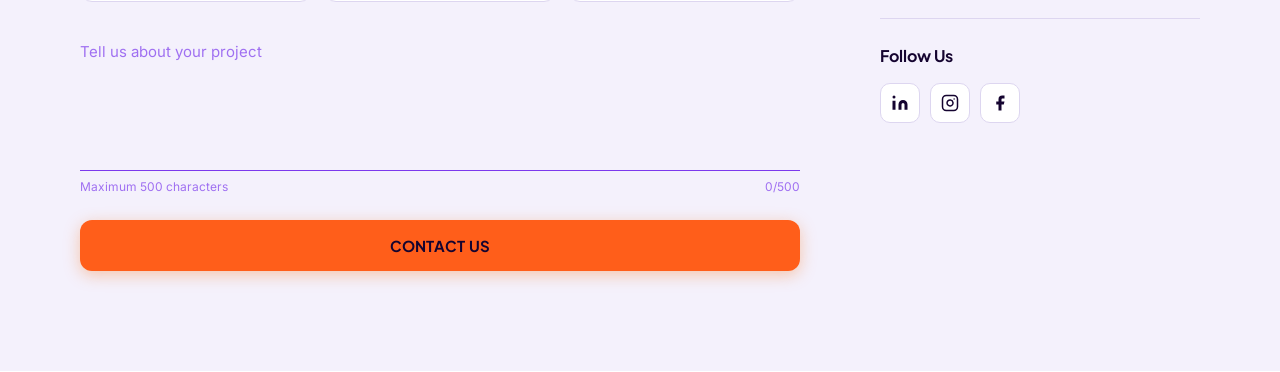
==== commit b9f97366: "fixed cards name" ====
--- a/index.html
+++ b/index.html
@@ -436,34 +436,46 @@
       <h2 class="section-heading">The minds behind the results</h2>
       <div class="team-grid">
         <div class="team-card">
-          <div class="team-card__avatar">ZM</div>
-          <div class="team-card__name">Zeina M.</div>
-          <div class="team-card__role">Founder &amp; CEO</div>
+          <div class="team-card__avatar">RN</div>
+          <div class="team-card__name">Reena</div>
+          <div class="team-card__role">Digital Marketing Strategist &amp; Team Lead</div>
+          <p class="team-card__bio">Owns digital marketing strategy and leads the team to deliver the strongest results for every client.</p>
         </div>
         <div class="team-card">
-          <div class="team-card__avatar">SA</div>
-          <div class="team-card__name">Sara A.</div>
-          <div class="team-card__role">Head of Strategy</div>
+          <div class="team-card__avatar">ZN</div>
+          <div class="team-card__name">Zain</div>
+          <div class="team-card__role">Social Media Manager</div>
+          <p class="team-card__bio">Designs the content calendar and tracks audience engagement across every social platform.</p>
         </div>
         <div class="team-card">
-          <div class="team-card__avatar">KH</div>
-          <div class="team-card__name">Kareem H.</div>
-          <div class="team-card__role">Media Buying Lead</div>
+          <div class="team-card__avatar">YS</div>
+          <div class="team-card__name">Yasmin</div>
+          <div class="team-card__role">Creative Content Writer</div>
+          <p class="team-card__bio">Writes ads, blogs, and campaign scripts that connect with the audience and drive action.</p>
         </div>
         <div class="team-card">
-          <div class="team-card__avatar">LN</div>
-          <div class="team-card__name">Lina N.</div>
-          <div class="team-card__role">Creative Director</div>
+          <div class="team-card__avatar">RU</div>
+          <div class="team-card__name">Ruaa</div>
+          <div class="team-card__role">Graphic &amp; Multimedia Designer</div>
+          <p class="team-card__bio">Creates the visuals, videos, and brand identity for the agency and its clients.</p>
         </div>
         <div class="team-card">
-          <div class="team-card__avatar">MF</div>
-          <div class="team-card__name">Mohammad F.</div>
-          <div class="team-card__role">SEO &amp; Growth</div>
+          <div class="team-card__avatar">MR</div>
+          <div class="team-card__name">Mera</div>
+          <div class="team-card__role">SEO Specialist &amp; Data Analyst</div>
+          <p class="team-card__bio">Tracks campaign performance and measures ROI to keep growth on target.</p>
         </div>
         <div class="team-card">
-          <div class="team-card__avatar">RJ</div>
-          <div class="team-card__name">Rania J.</div>
-          <div class="team-card__role">Content Strategist</div>
+          <div class="team-card__avatar">MA</div>
+          <div class="team-card__name">Mohammad Adheilieh</div>
+          <div class="team-card__role">Web Developer</div>
+          <p class="team-card__bio">Built this site end-to-end — designed the layout, wrote the code, and wired up every interaction from the cart and wishlist to the accessibility helper.</p>
+        </div>
+        <div class="team-card">
+          <div class="team-card__avatar">ZF</div>
+          <div class="team-card__name">Zeina Faris</div>
+          <div class="team-card__role">AI Integration Specialist</div>
+          <p class="team-card__bio">Designed and built the AI features powering the site — the smart chatbot, AI-driven recommendations, and the assistant tools that help visitors find what they need.</p>
         </div>
       </div>
     </div>
--- a/styles.css
+++ b/styles.css
@@ -622,7 +622,13 @@
   color: var(--c-ink);
   margin-bottom: 4px;
 }
-.team-card__role { font-size: 13px; color: #7c5ea0; }
+.team-card__role { font-size: 13px; color: #7c5ea0; font-weight: 600; }
+.team-card__bio {
+  font-size: 12.5px;
+  color: #5a4575;
+  line-height: 1.55;
+  margin-top: 10px;
+}
 
 /* ── SUCCESS STORIES ──────────────────────────────────────── */
 .stories-hero {
@@ -2159,8 +2165,10 @@
   border: 1px solid rgba(255,255,255,.12);
   border-radius: var(--radius-xl);
   overflow: hidden;
-  min-width: 300px;
-  flex-shrink: 0;
+  flex: 0 0 340px;
+  width: 340px;
+  display: flex;
+  flex-direction: column;
   transition: border-color var(--transition);
 }
 .ss-video-card:hover { border-color: rgba(147,51,234,.5); }
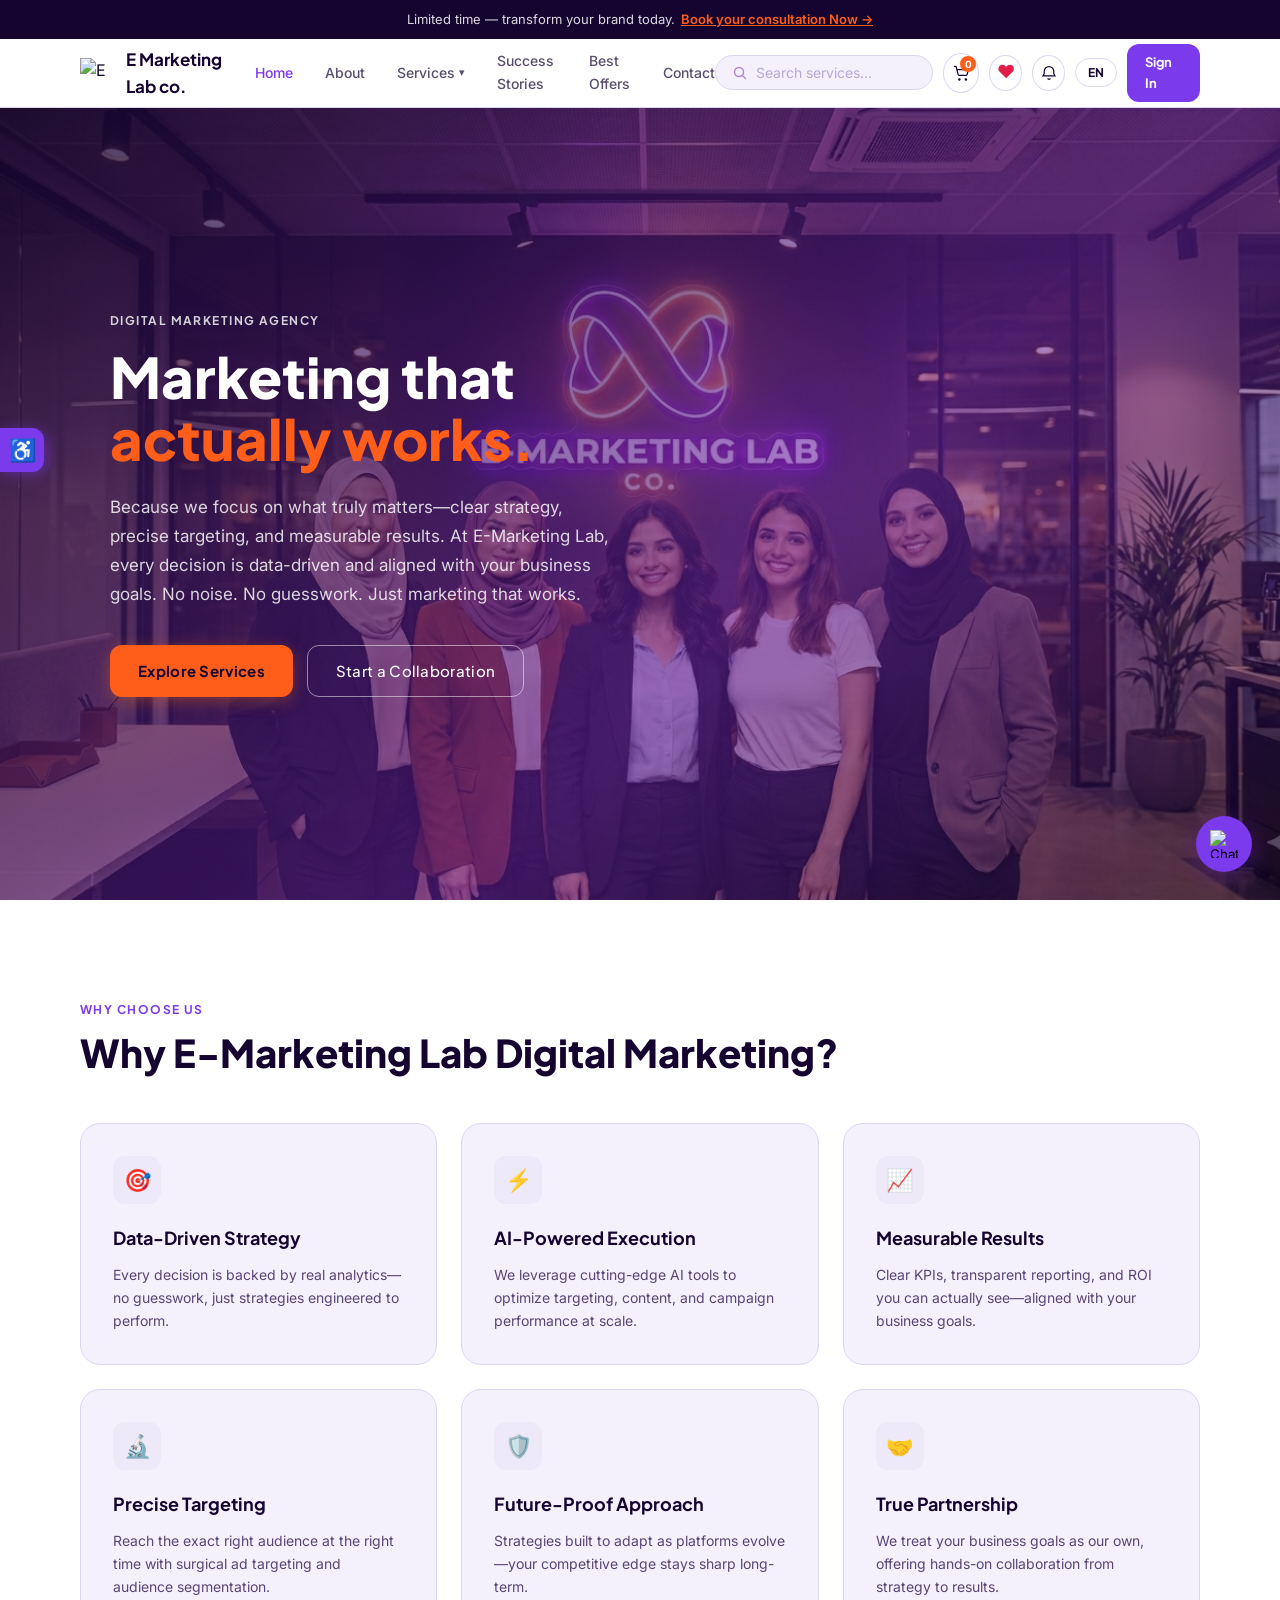
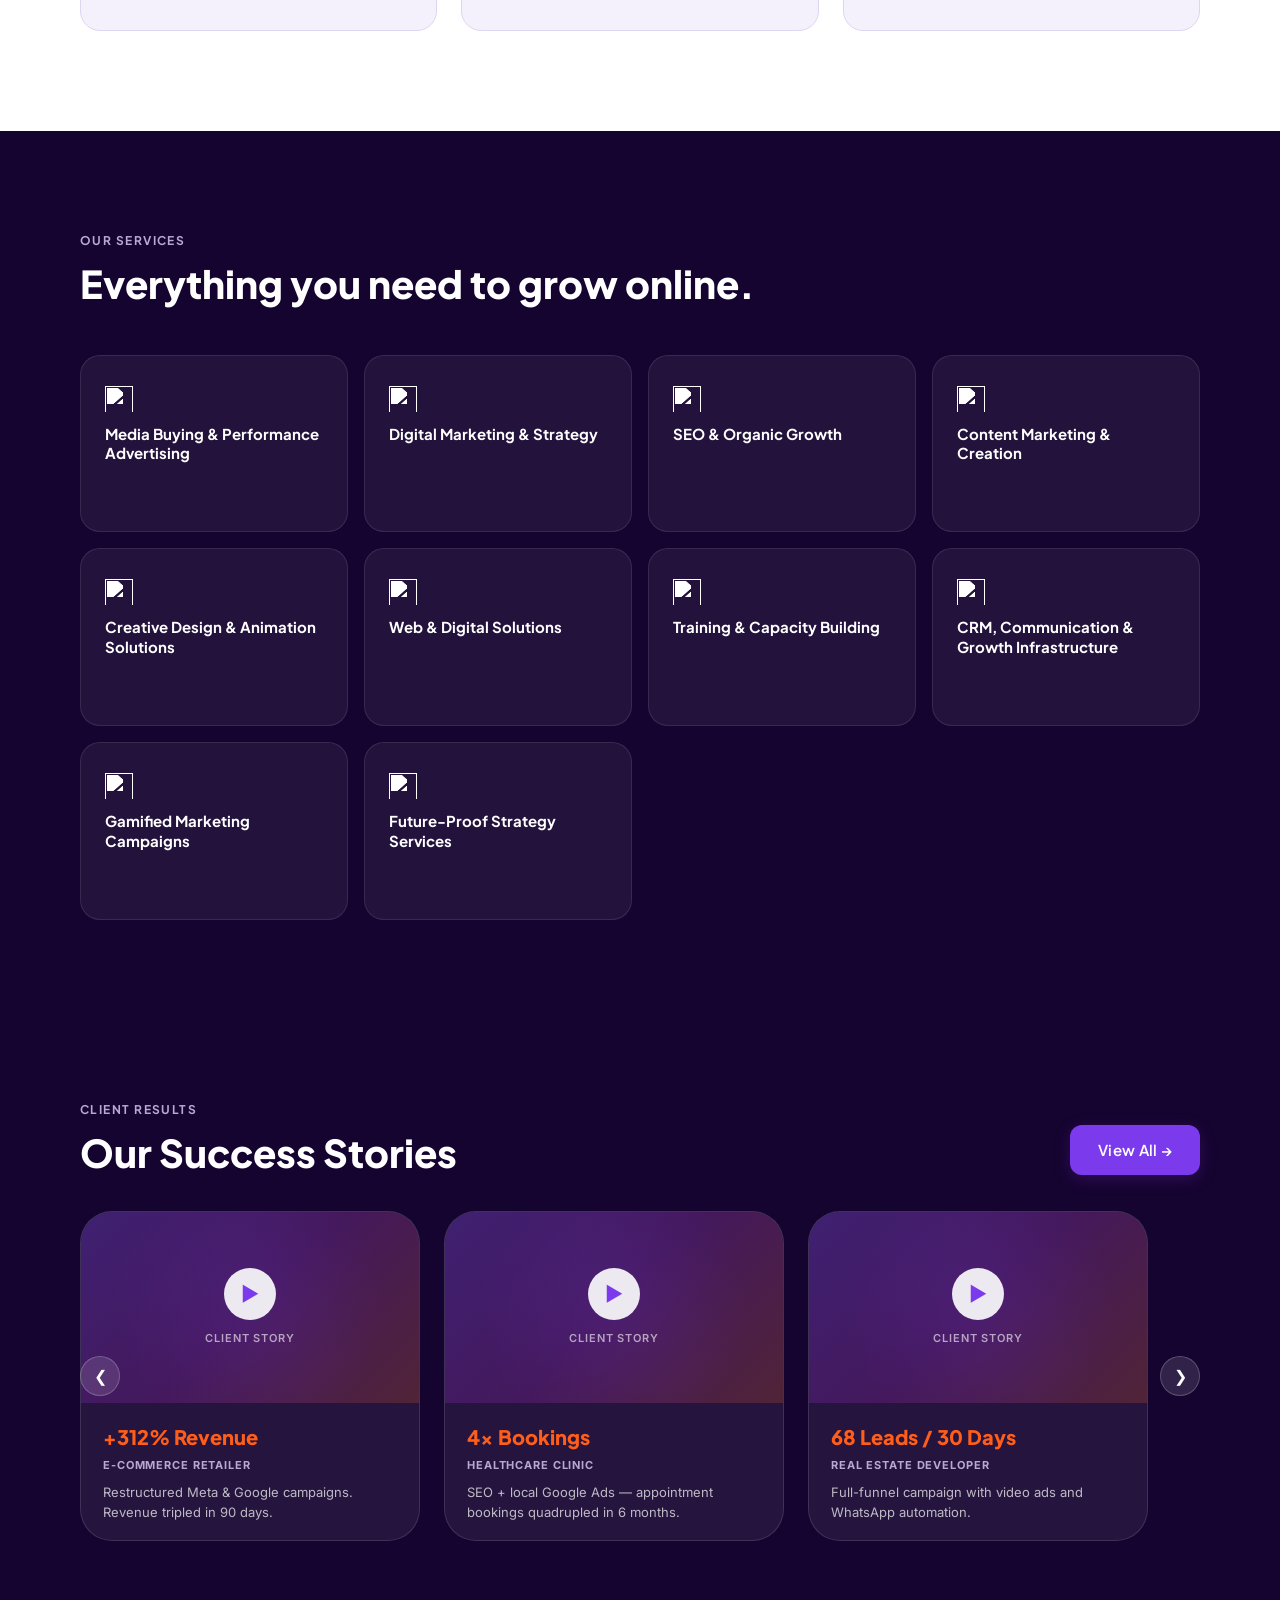
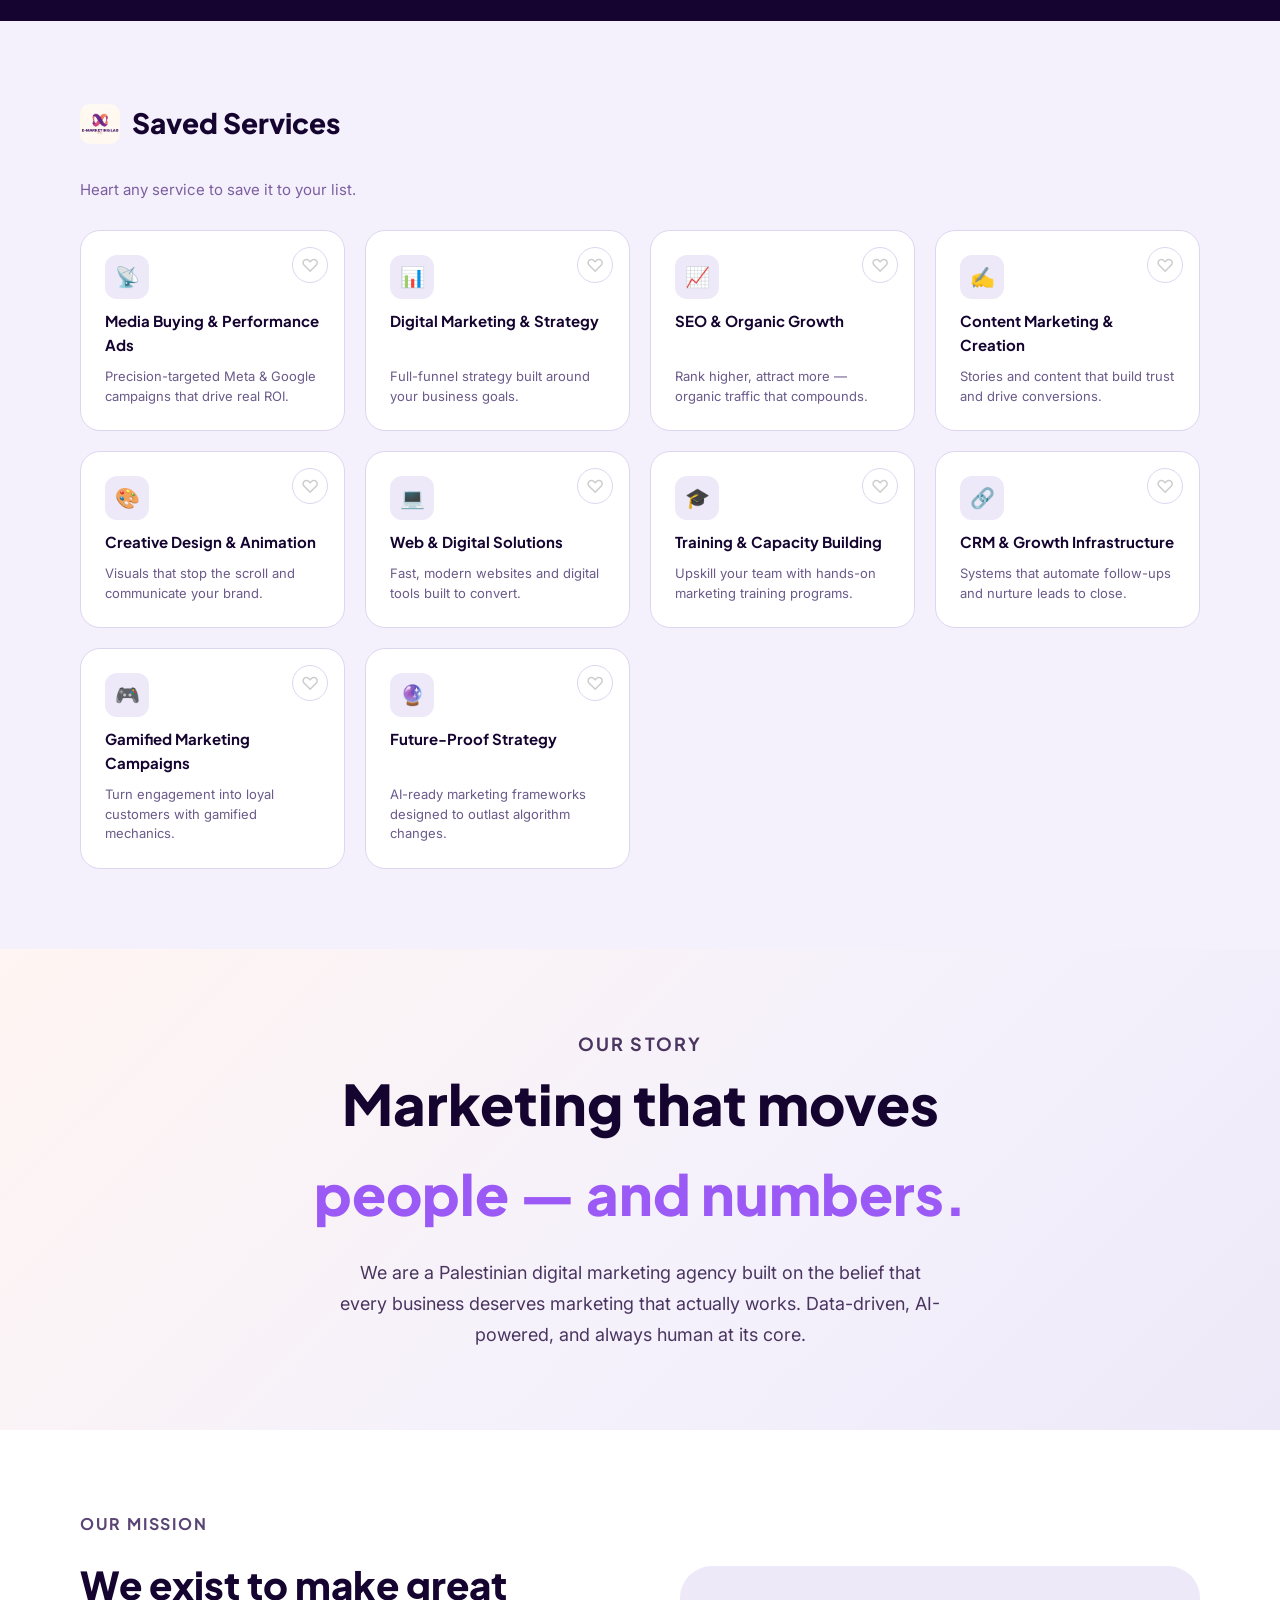
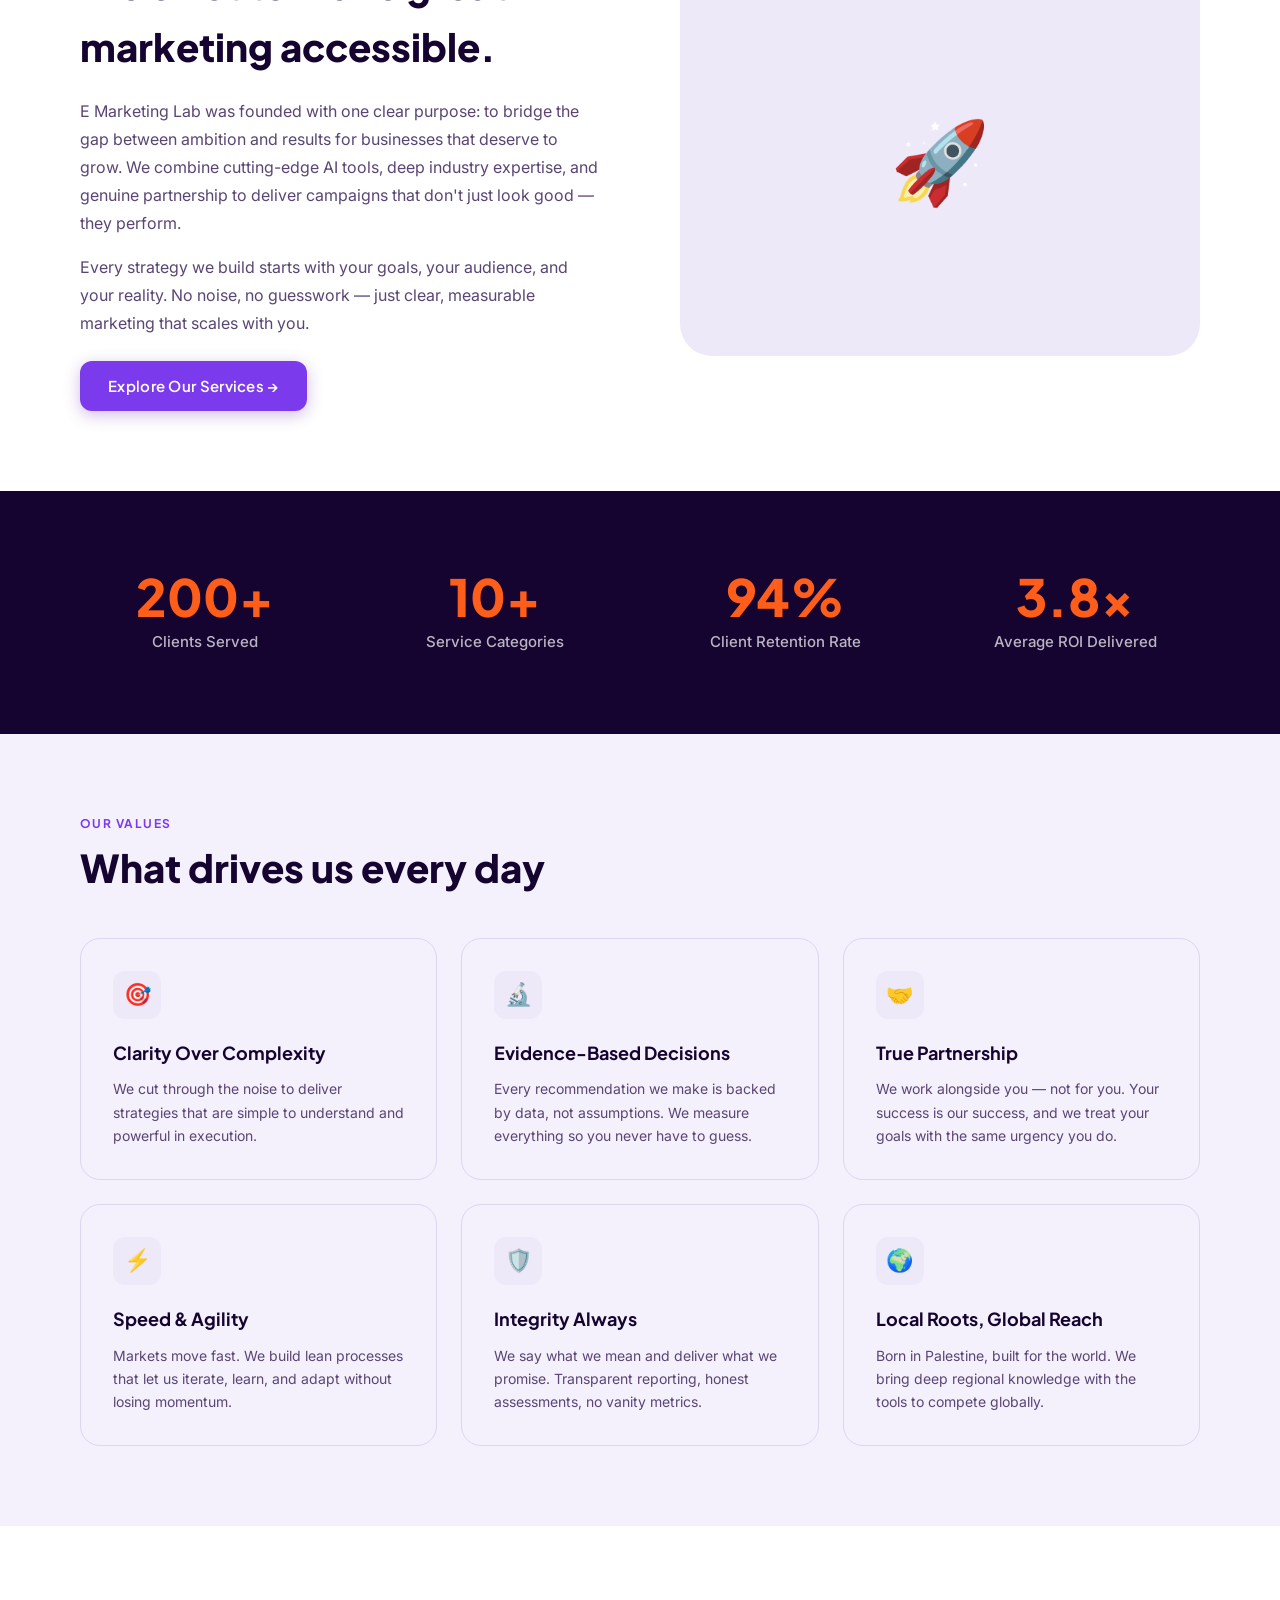
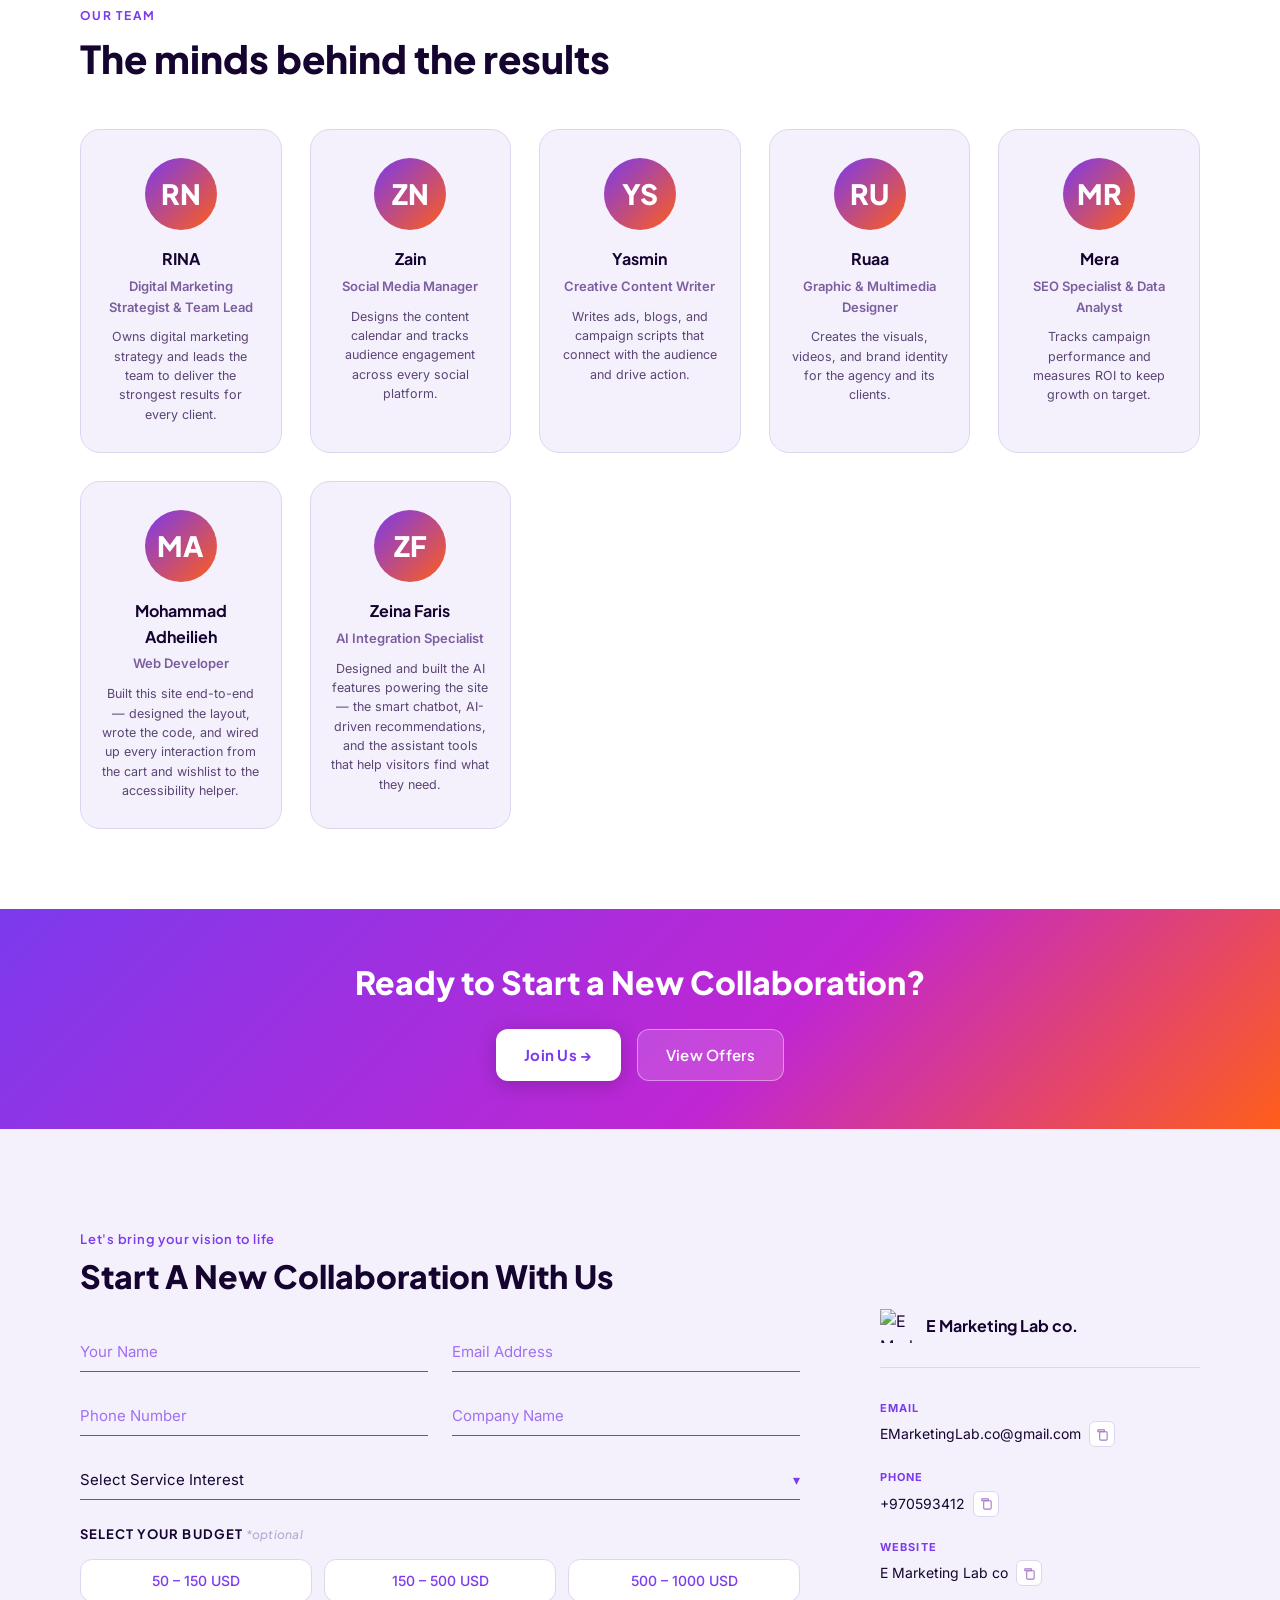
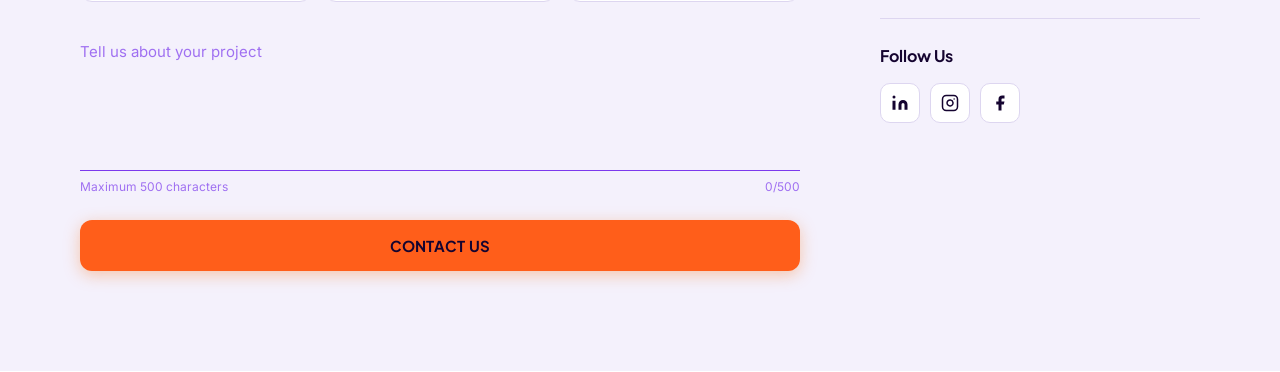
==== commit da91c3cb: "Rina not reena" ====
--- a/index.html
+++ b/index.html
@@ -437,7 +437,7 @@
       <div class="team-grid">
         <div class="team-card">
           <div class="team-card__avatar">RN</div>
-          <div class="team-card__name">Reena</div>
+          <div class="team-card__name">RINA</div>
           <div class="team-card__role">Digital Marketing Strategist &amp; Team Lead</div>
           <p class="team-card__bio">Owns digital marketing strategy and leads the team to deliver the strongest results for every client.</p>
         </div>
@@ -711,12 +711,16 @@
     <div class="chatbot-msg chatbot-msg--bot">Browse our <a href="service-detail.html" style="color:var(--c-purple);">services</a> or <a href="best-offers.html" style="color:var(--c-purple);">best offers</a>.</div>
   </div>
   <div class="chatbot-box__footer">
-    <input type="text" id="chatbot-input" placeholder="Write a message…" onkeydown="if(event.key==='Enter')sendChat()" />
+    <input type="text" id="chatbot-input" placeholder="Write a message…" />
     <button onclick="sendChat()">➤</button>
   </div>
 </div>
 
 <script src="main.js"></script>
+<!-- local-config.js is gitignored; only present on the developer's machine.
+     When missing, AI_ENABLED becomes false and the chatbot stays offline. -->
+<script src="local-config.js" onerror="window.AI_OFFLINE=true"></script>
+<script src="company-data.js"></script>
 <script src="ai-features.js"></script>
 <script>
   /* ── Cart sync ────────────── */
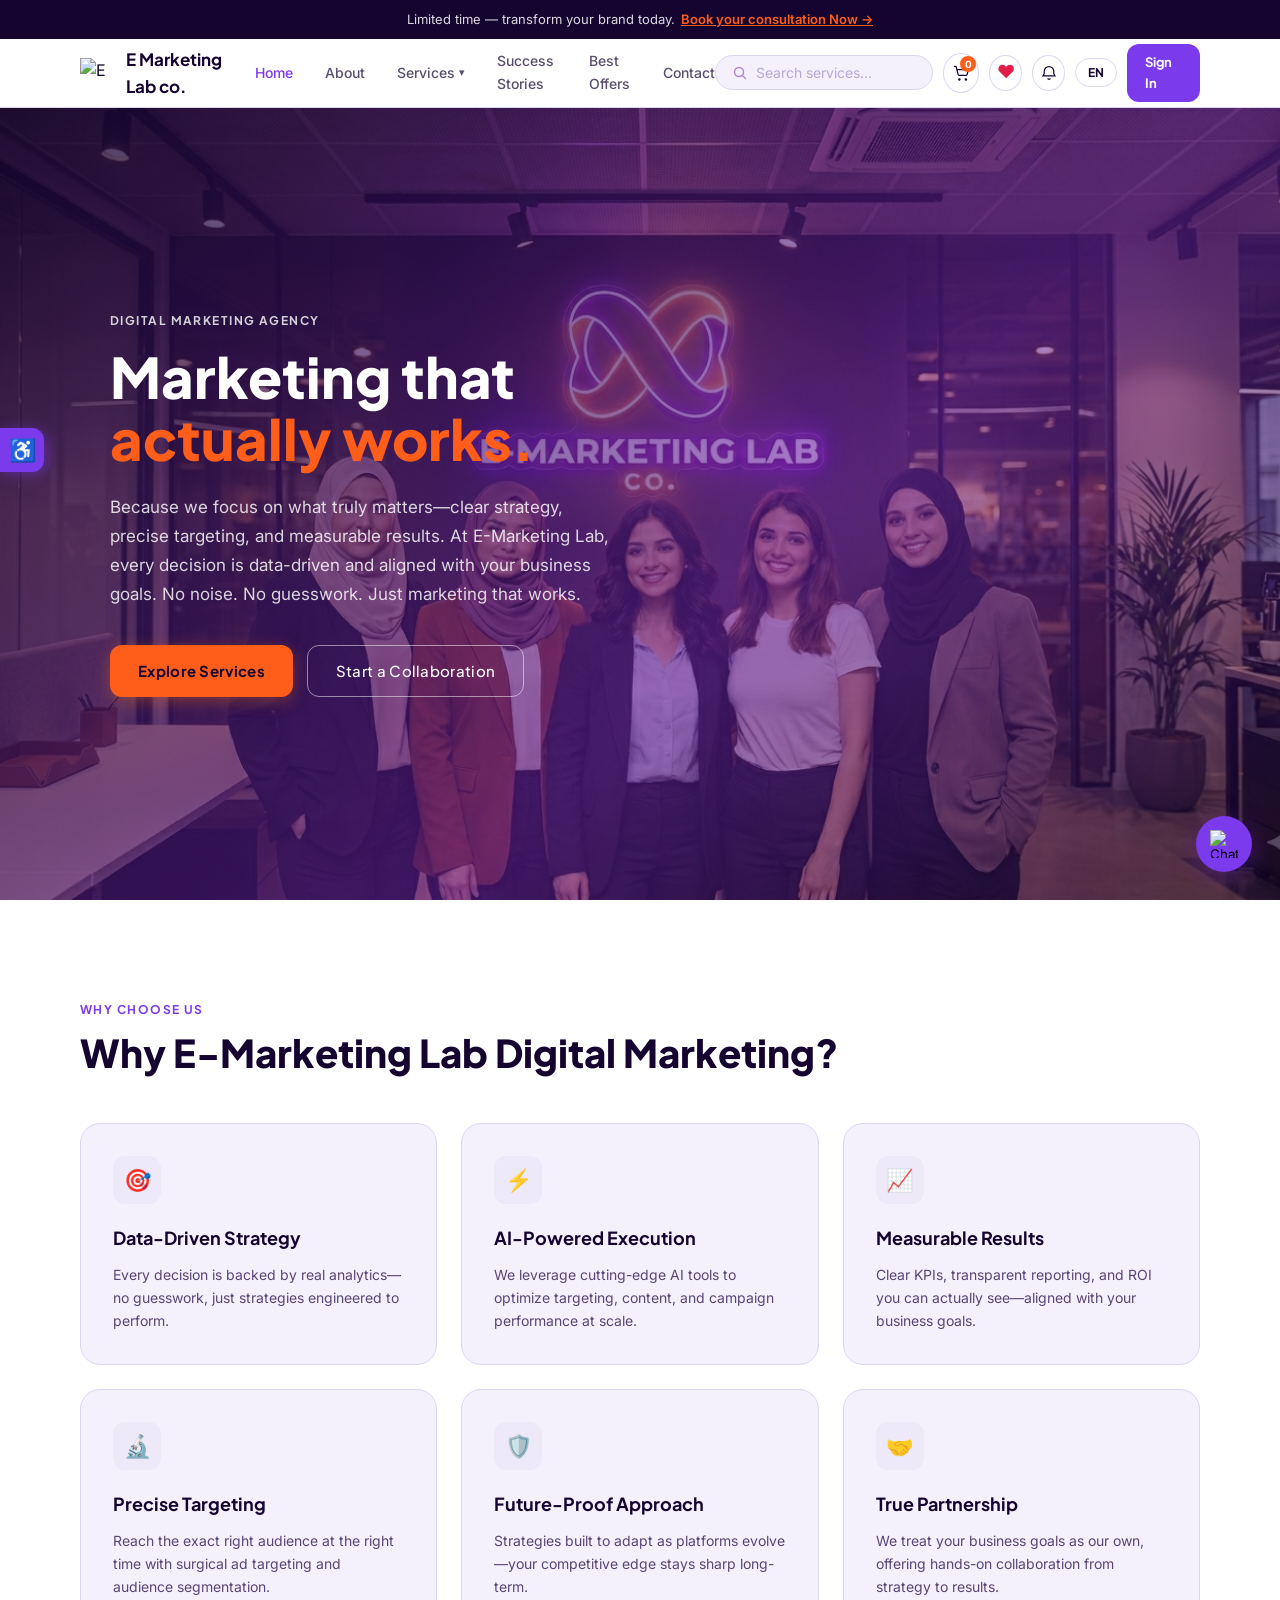
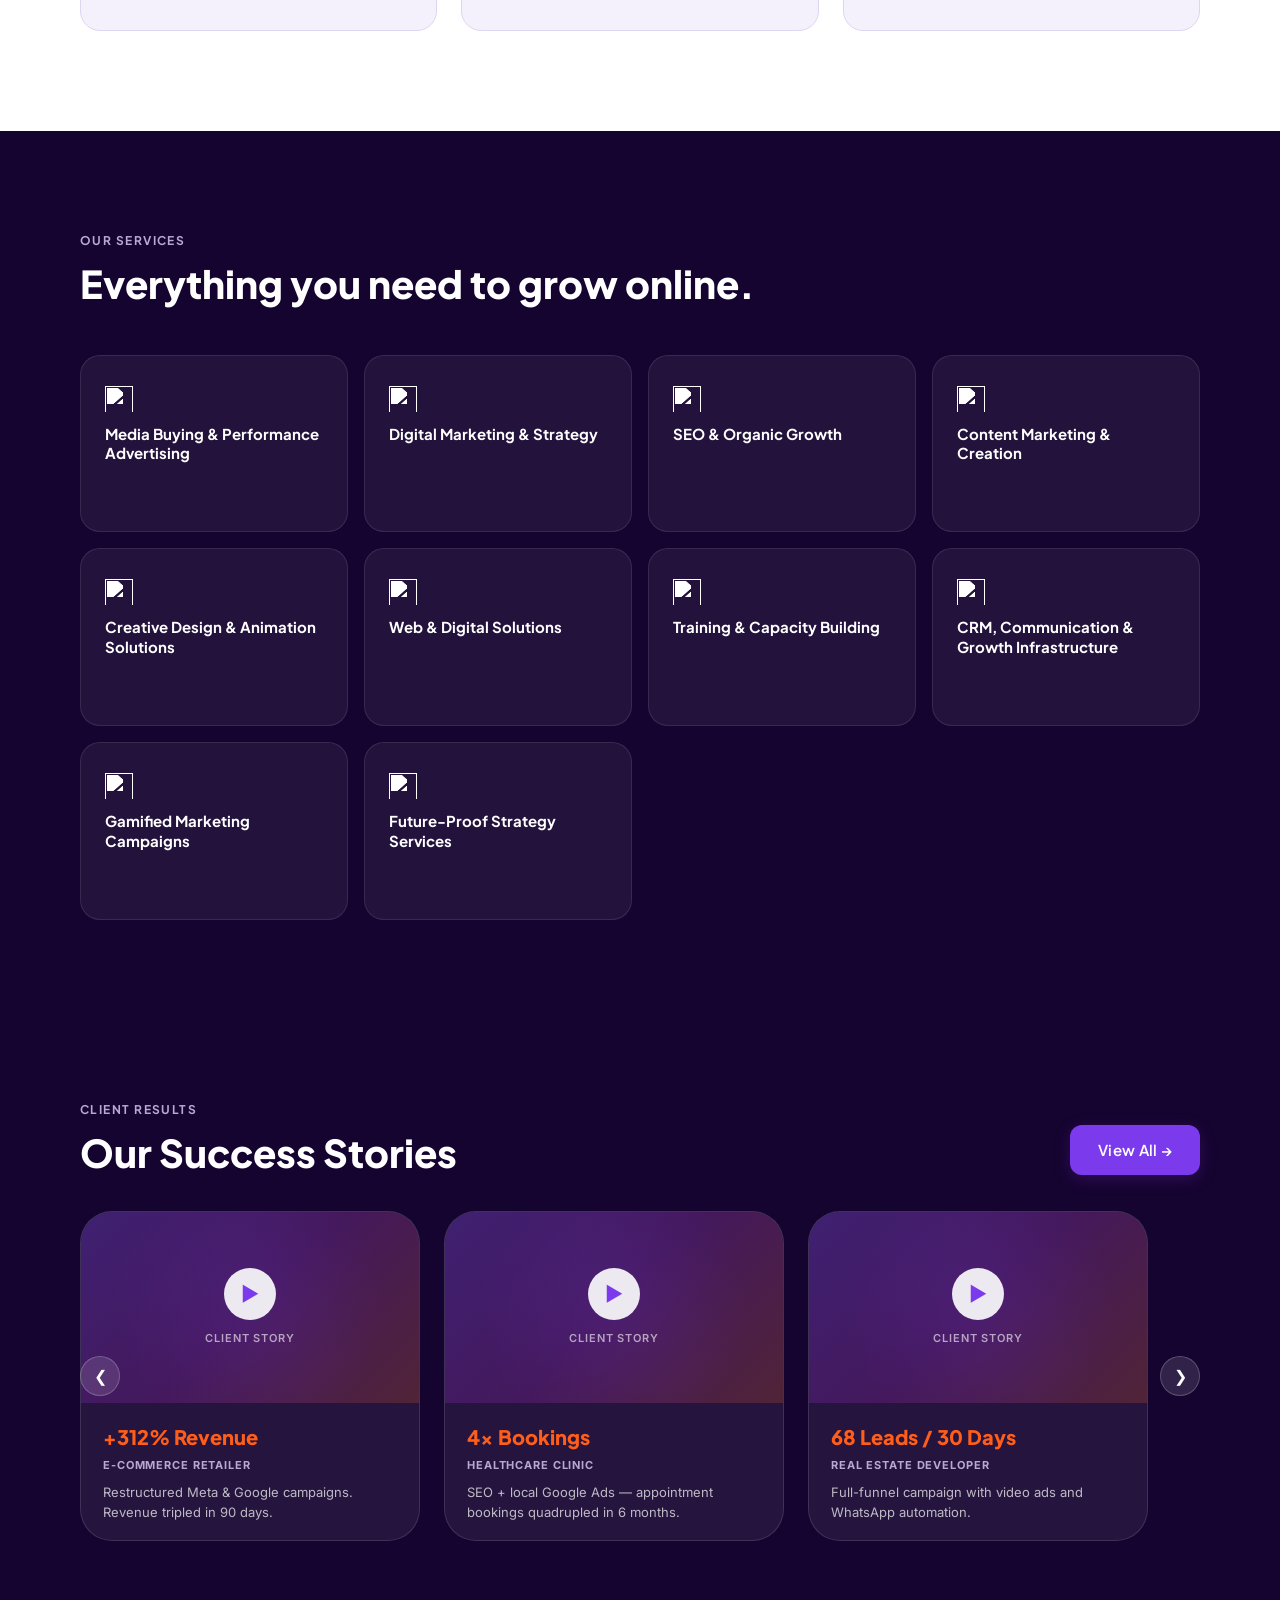
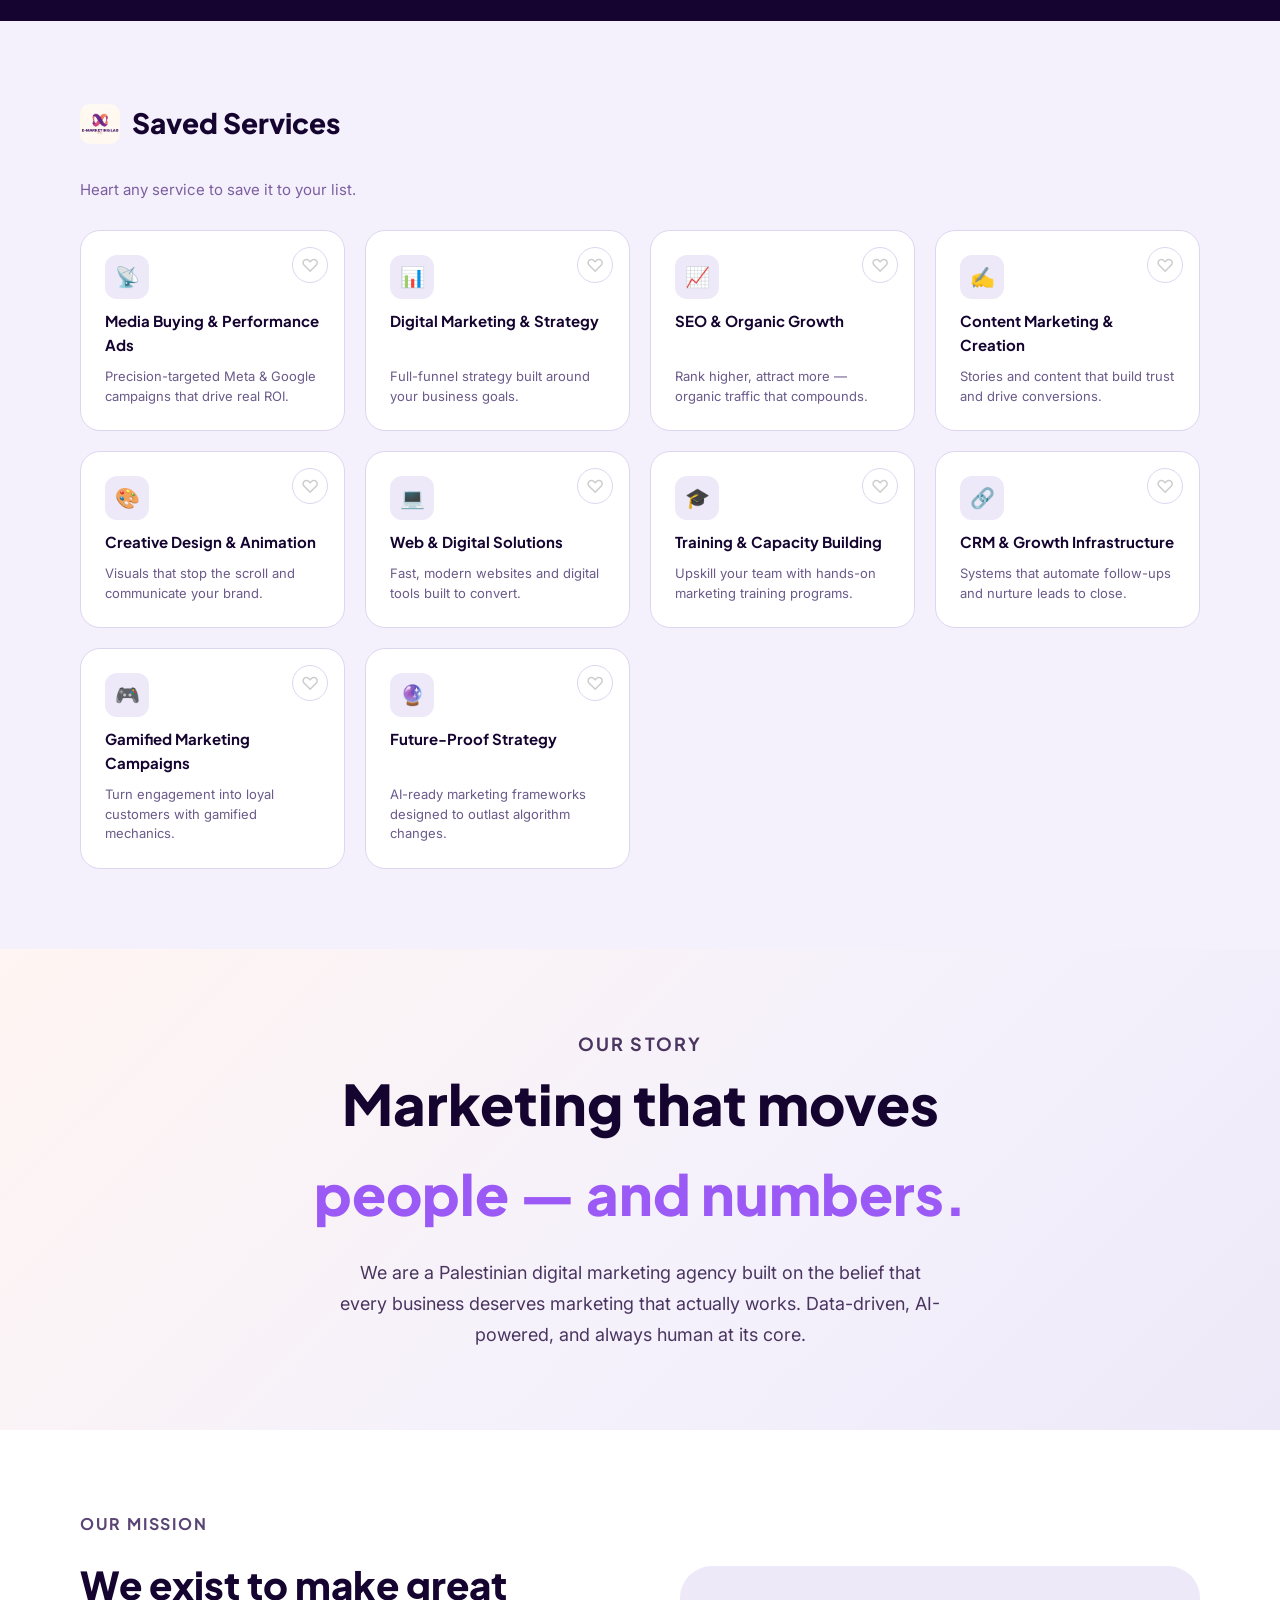
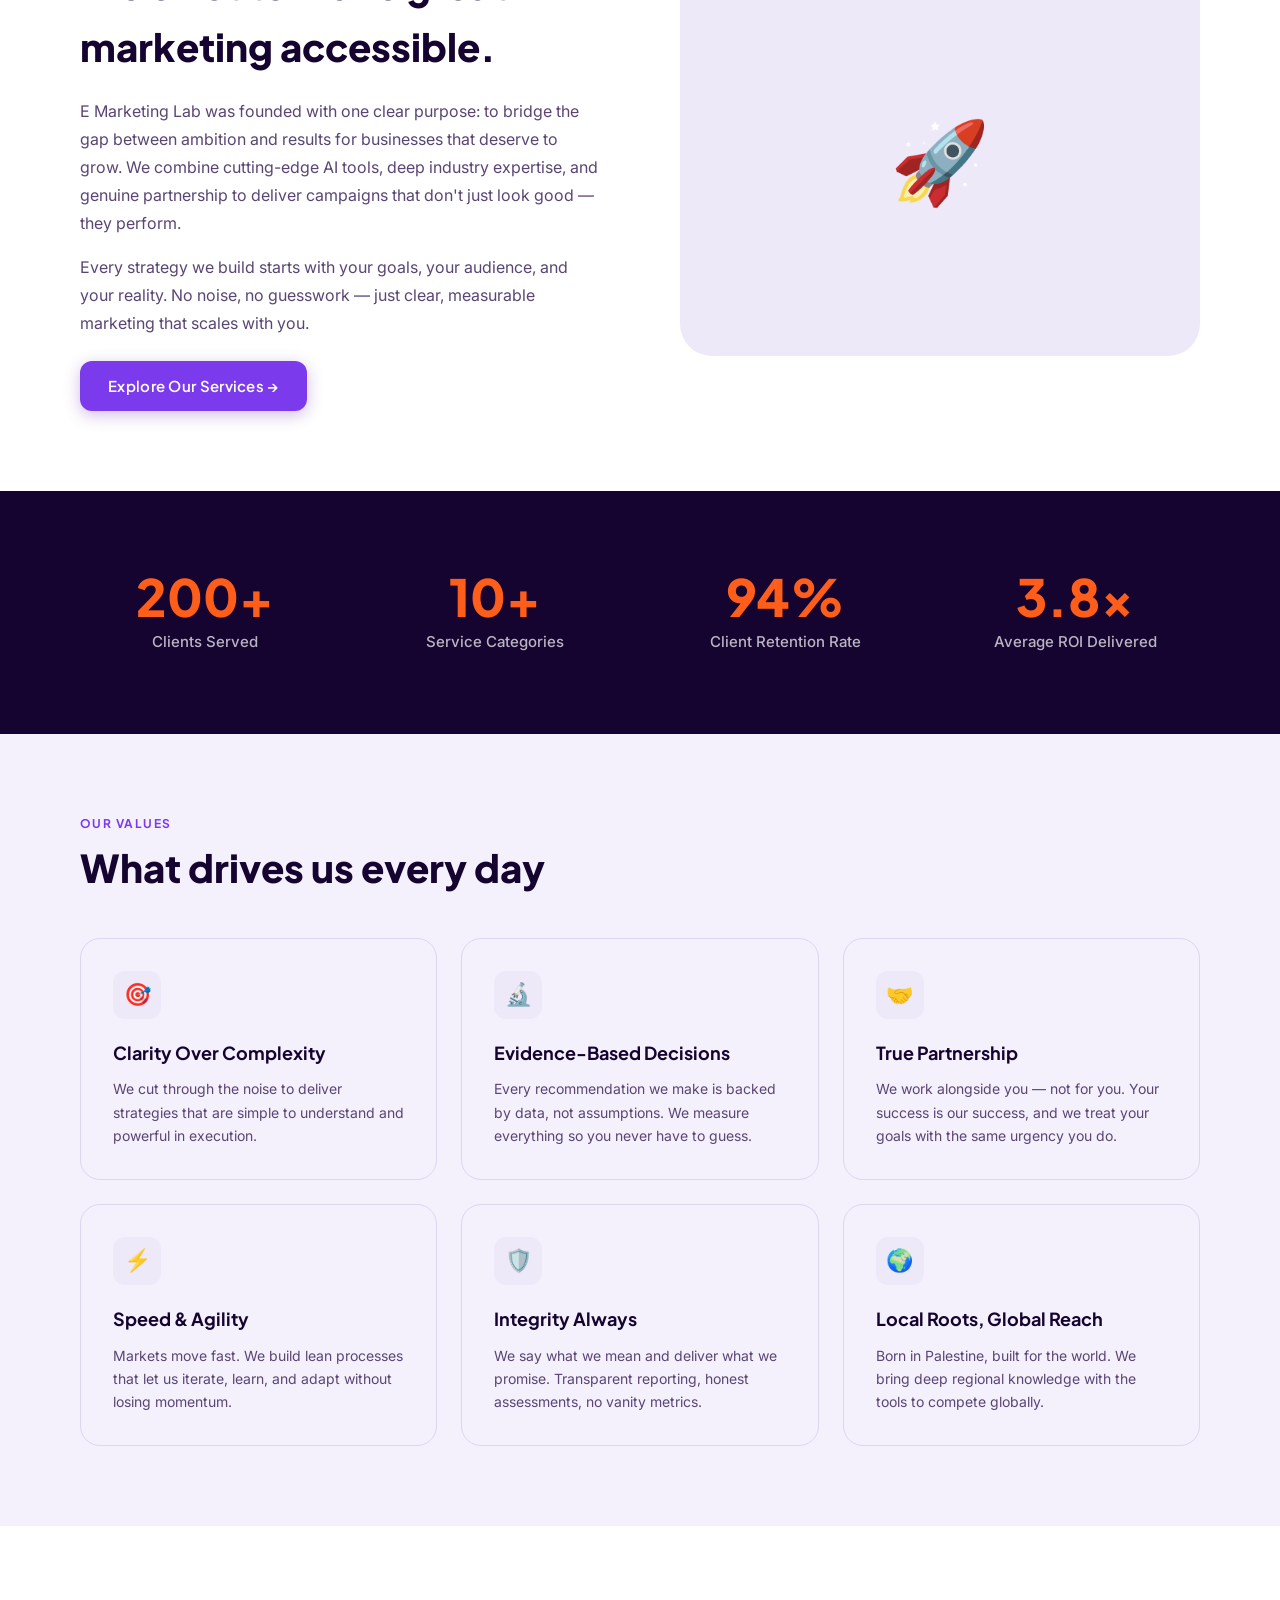
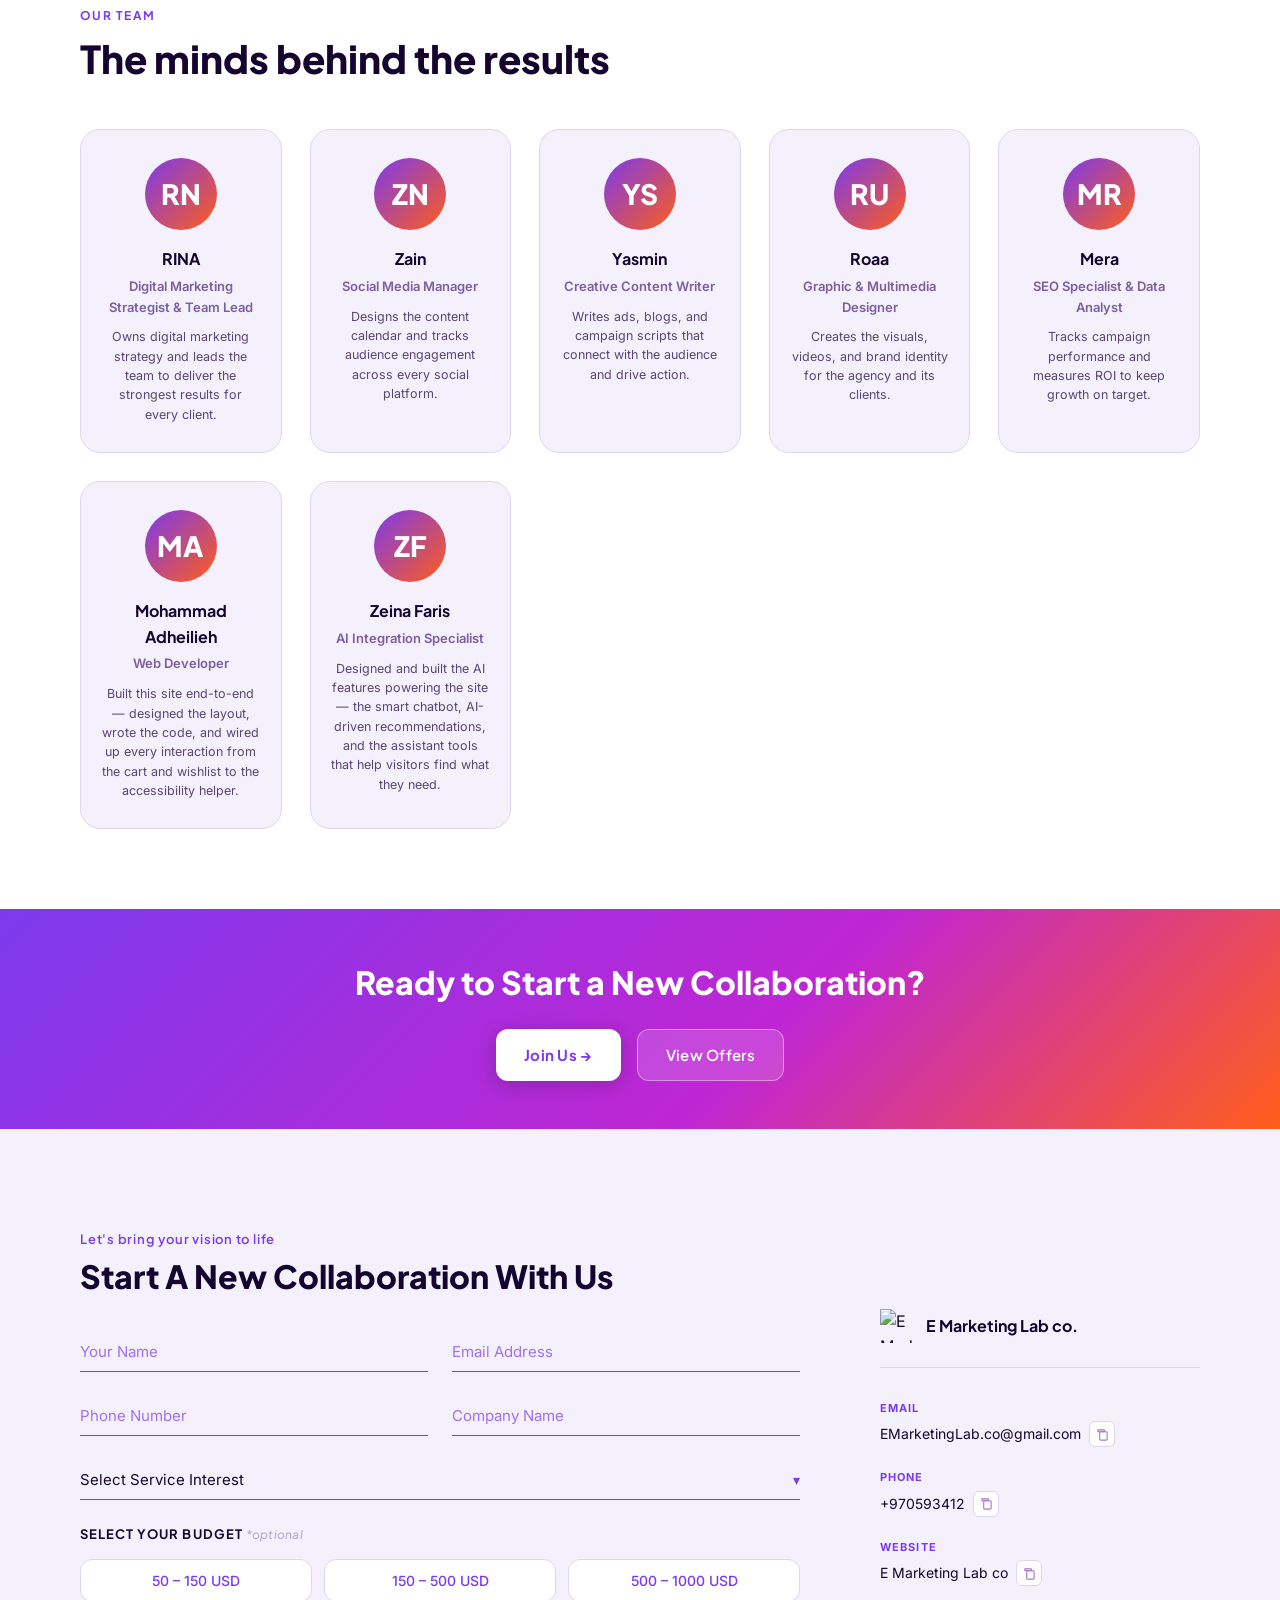
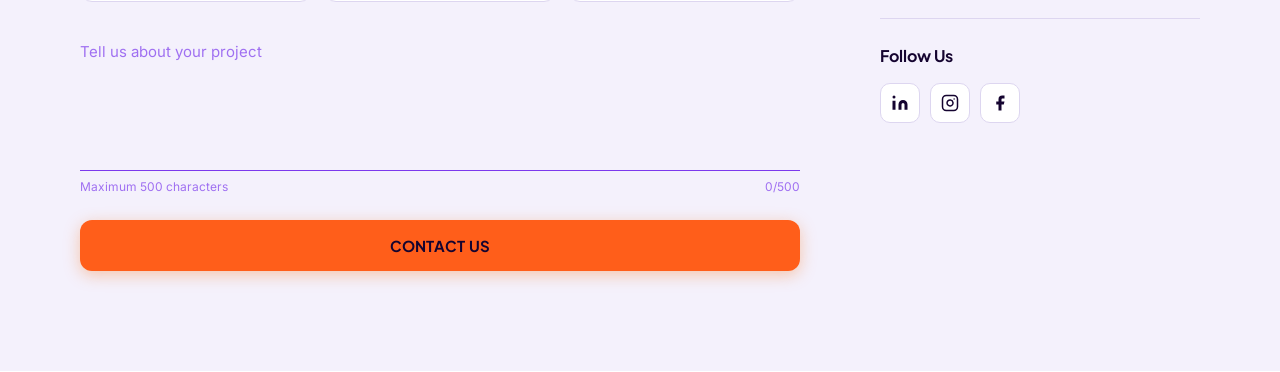
==== commit a937bef2: "roaa not ruoa" ====
--- a/index.html
+++ b/index.html
@@ -455,7 +455,7 @@
         </div>
         <div class="team-card">
           <div class="team-card__avatar">RU</div>
-          <div class="team-card__name">Ruaa</div>
+          <div class="team-card__name">Roaa</div>
           <div class="team-card__role">Graphic &amp; Multimedia Designer</div>
           <p class="team-card__bio">Creates the visuals, videos, and brand identity for the agency and its clients.</p>
         </div>
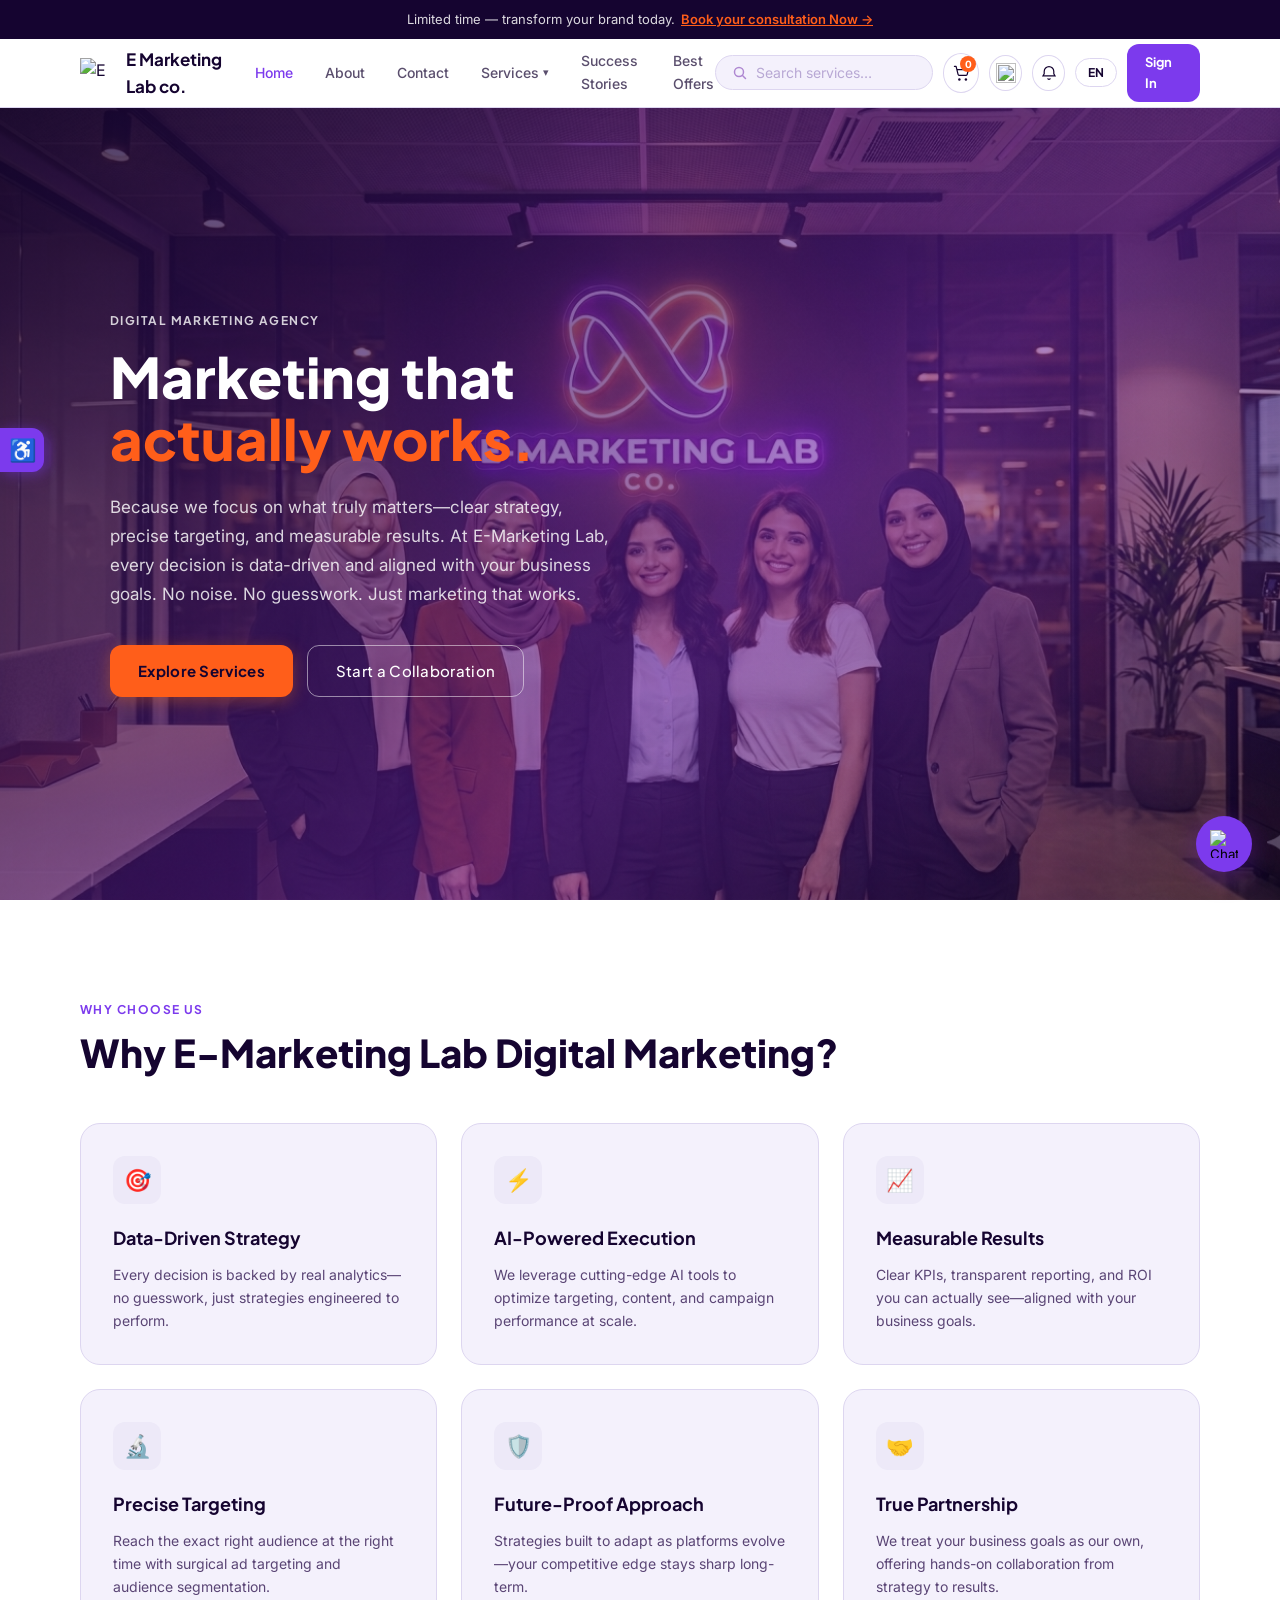
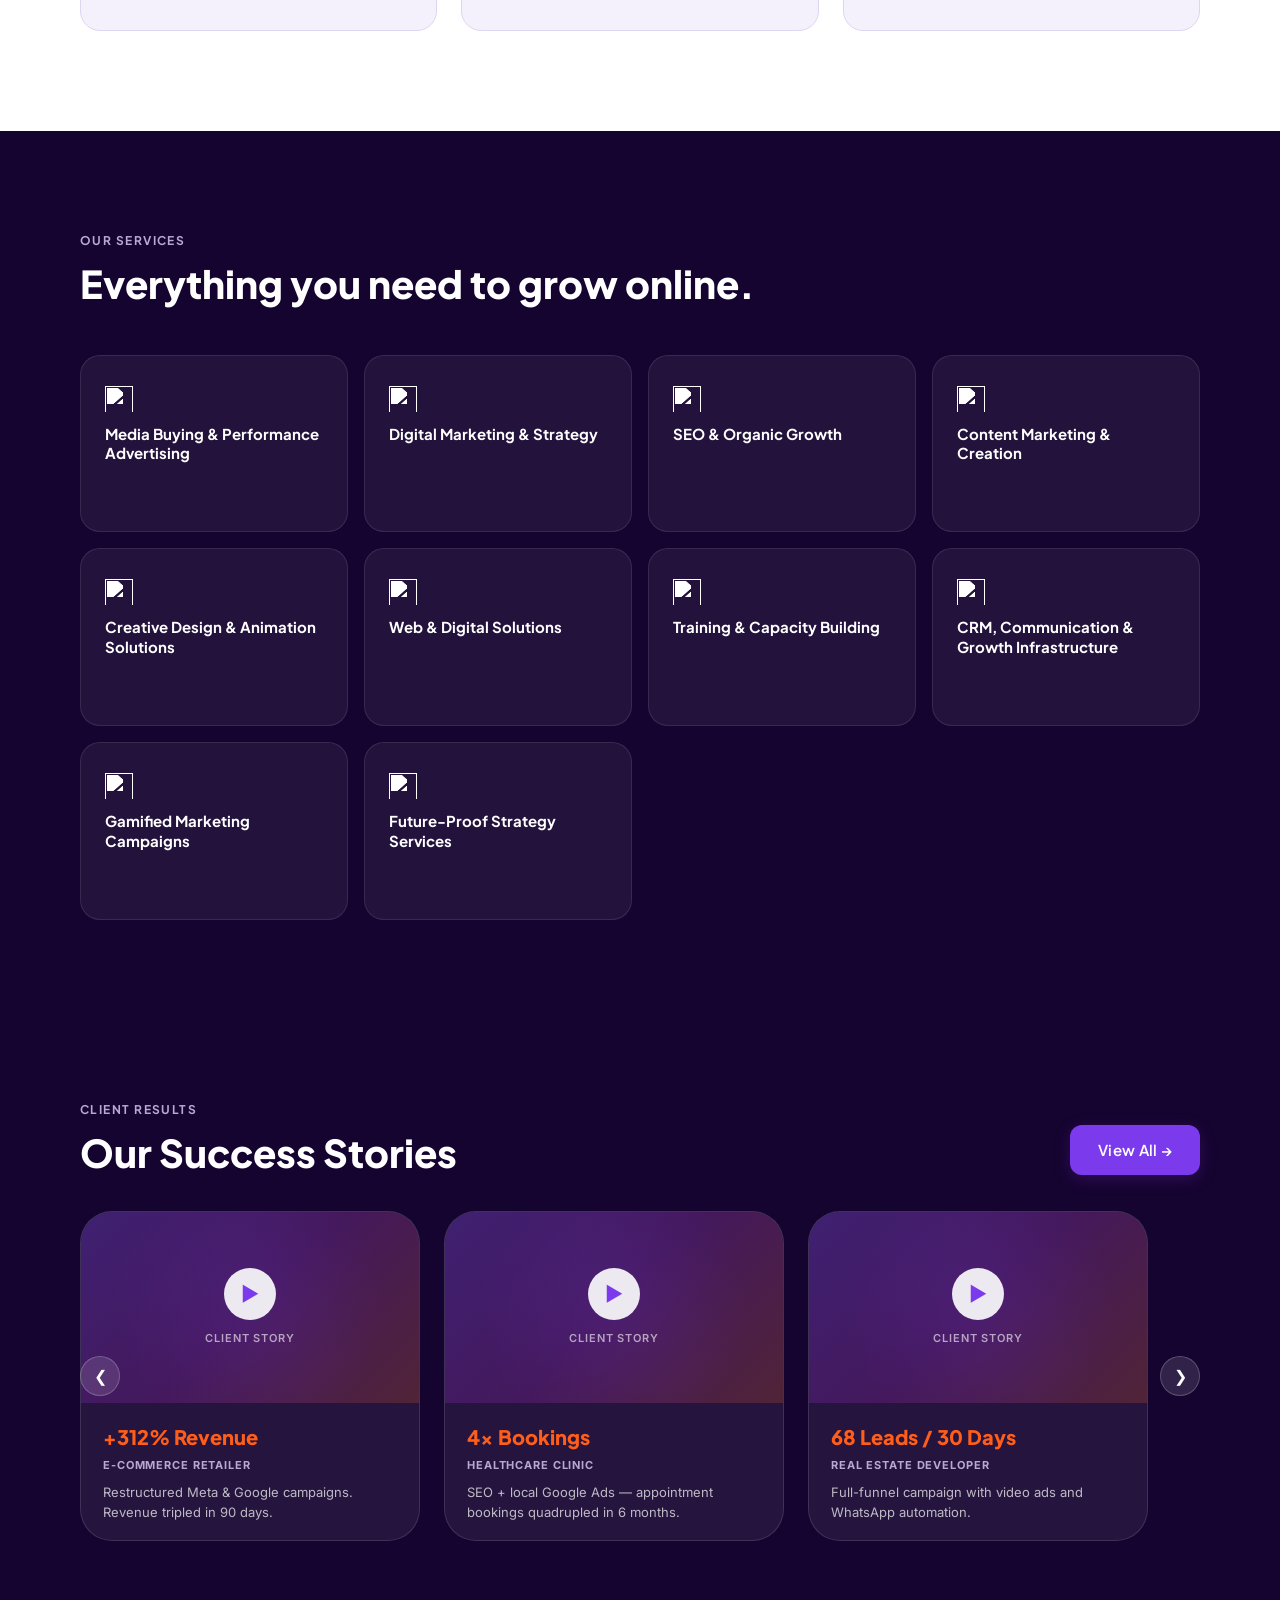
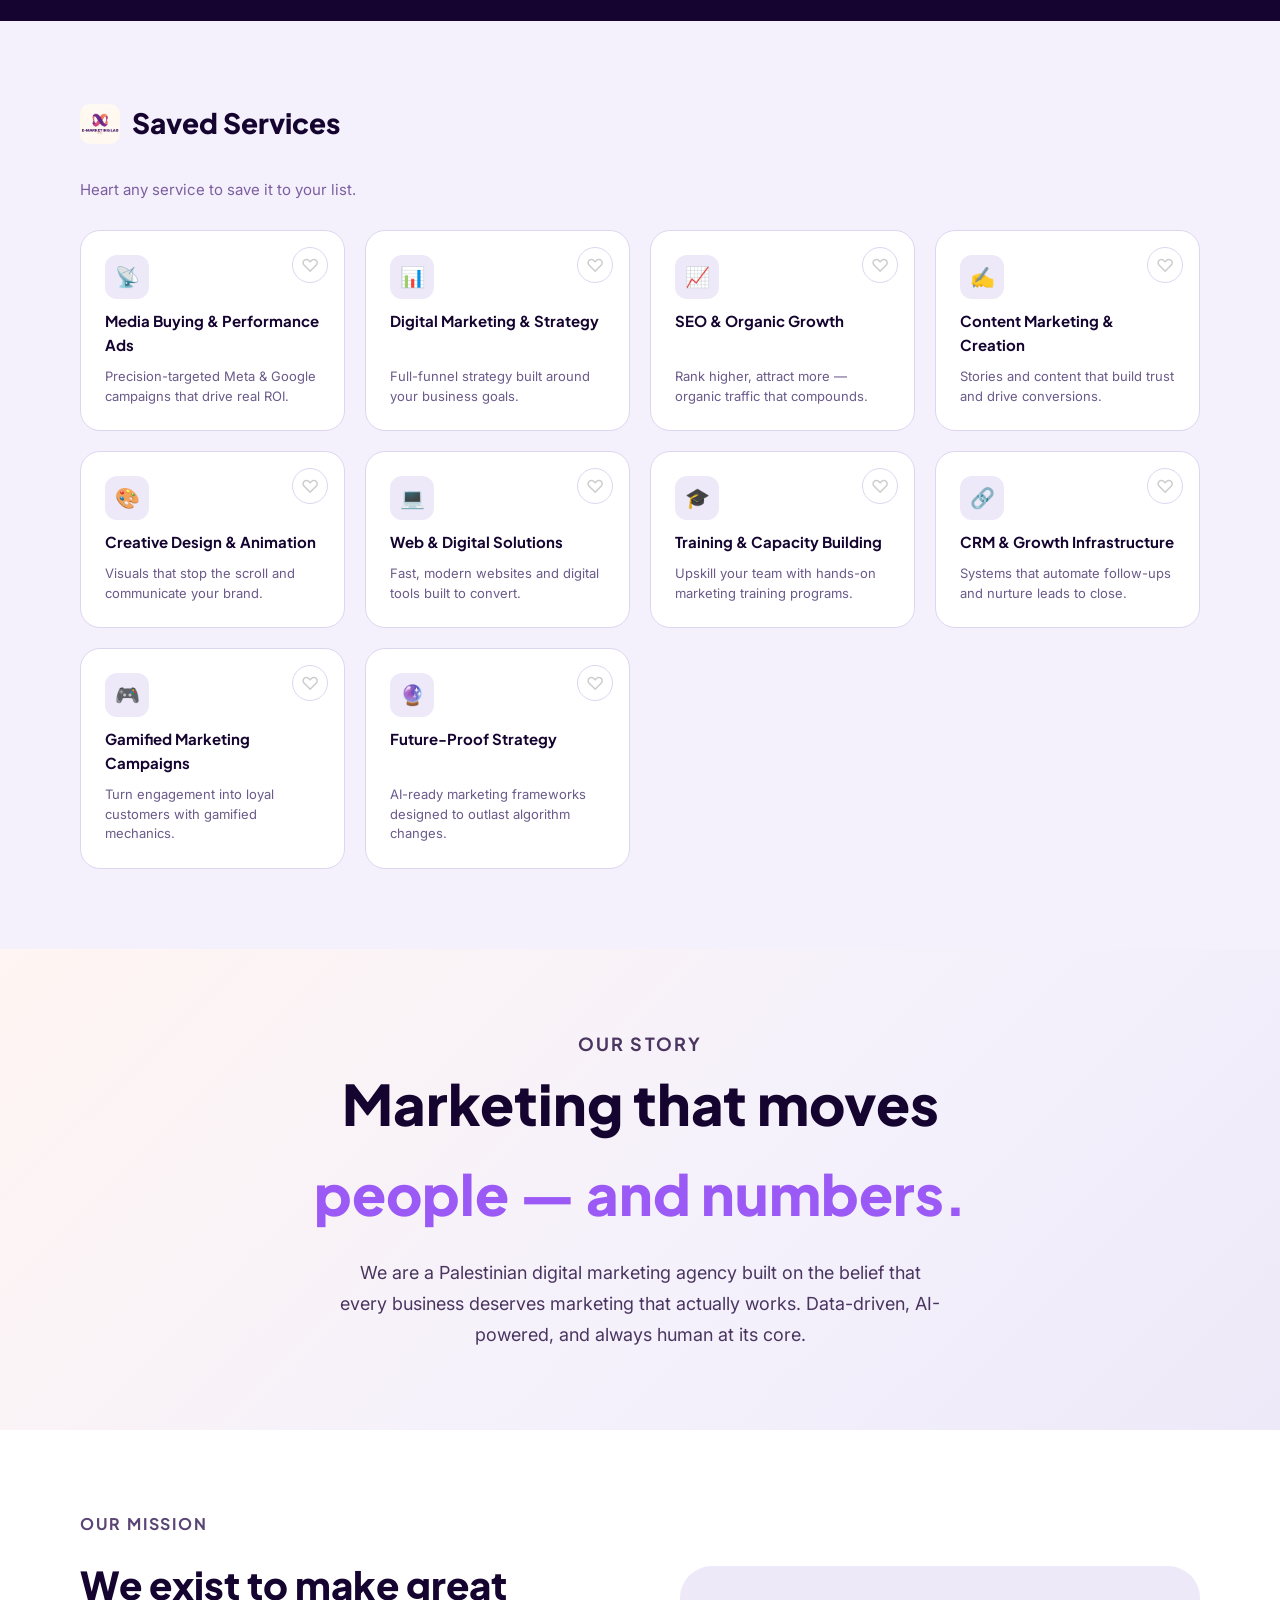
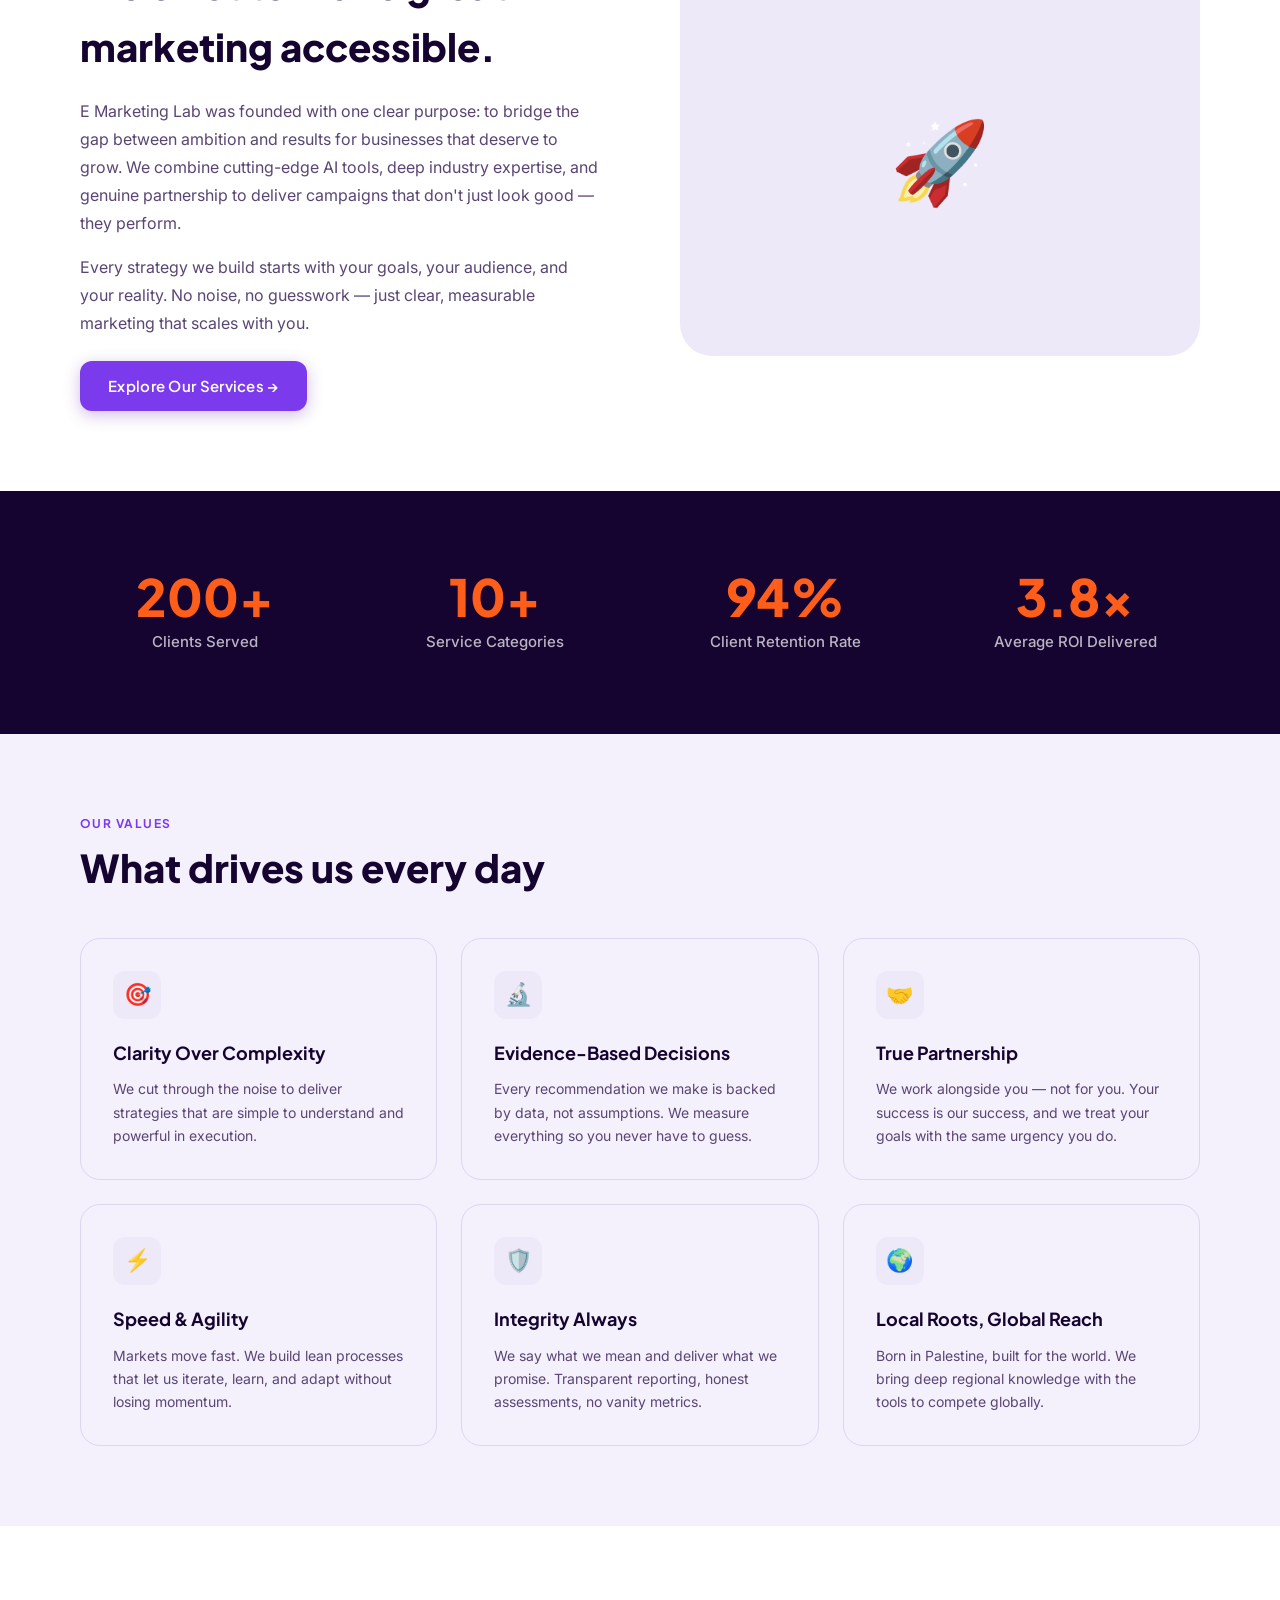
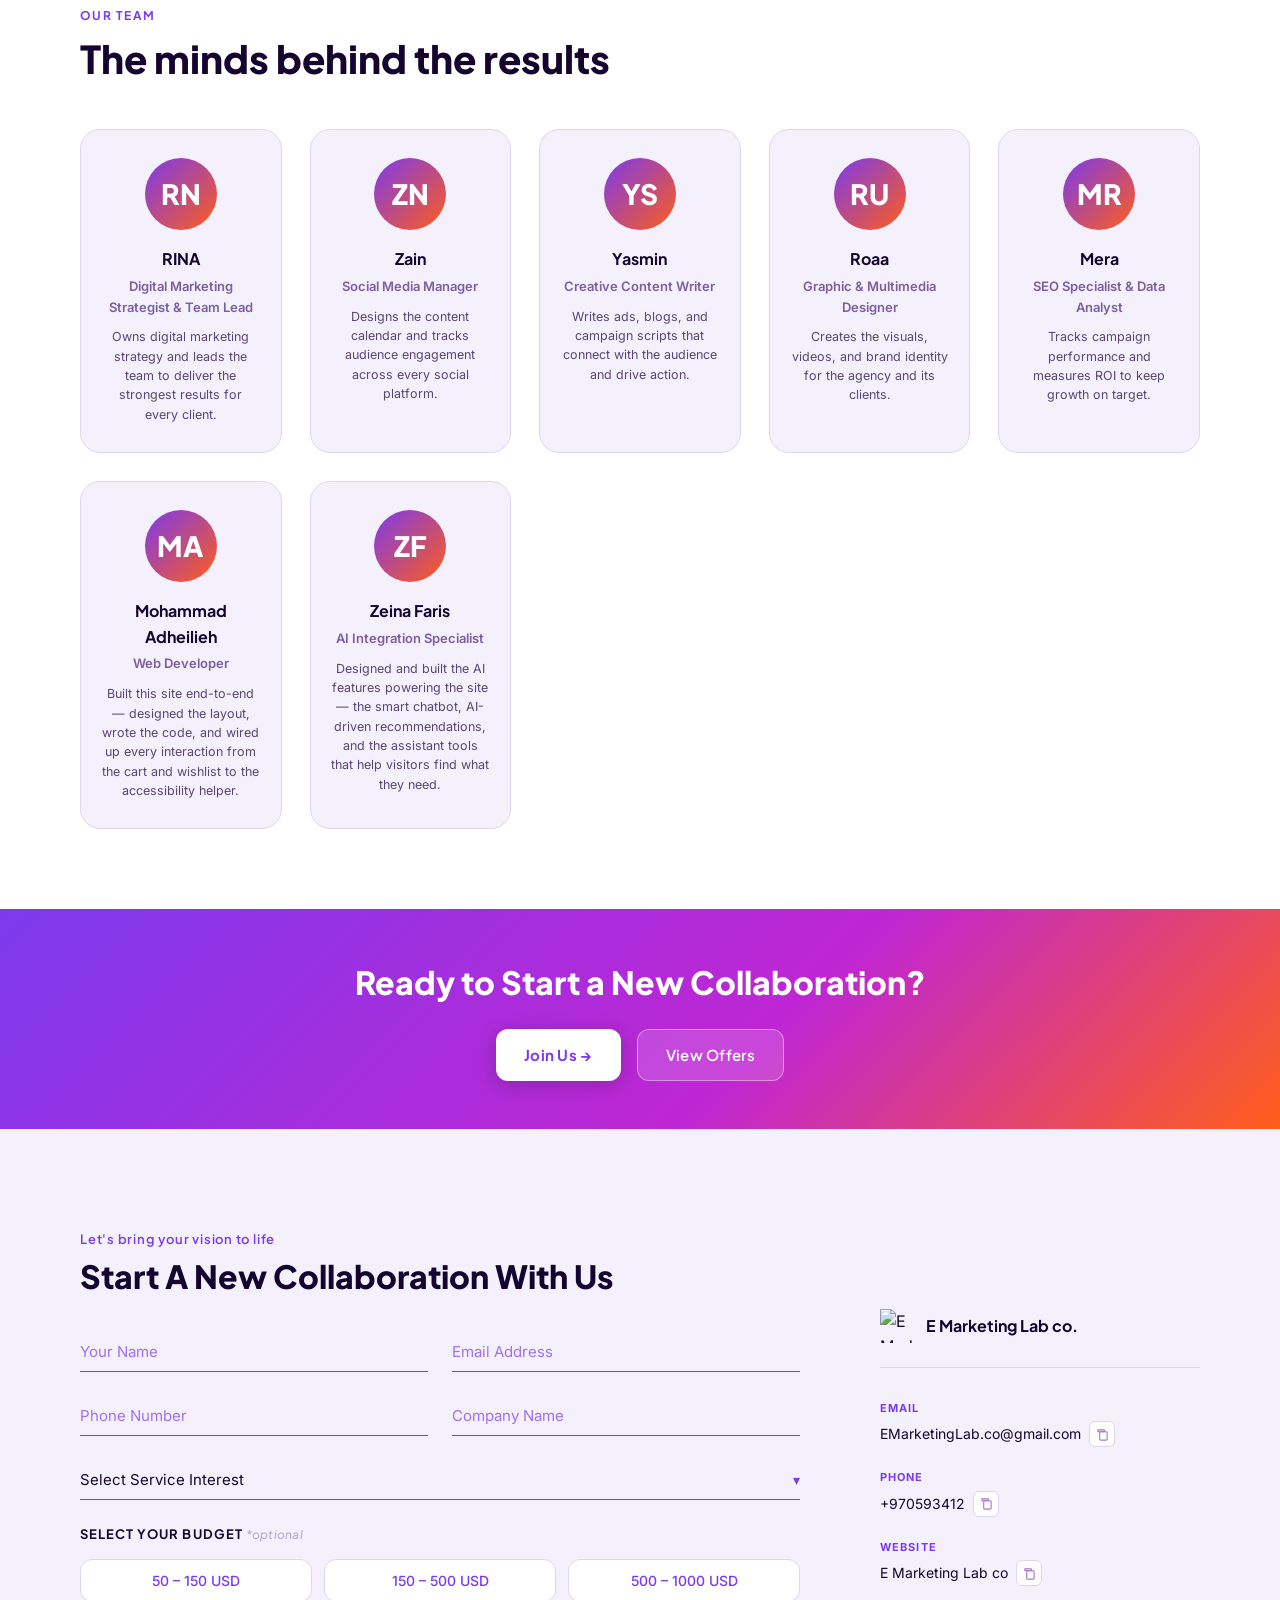
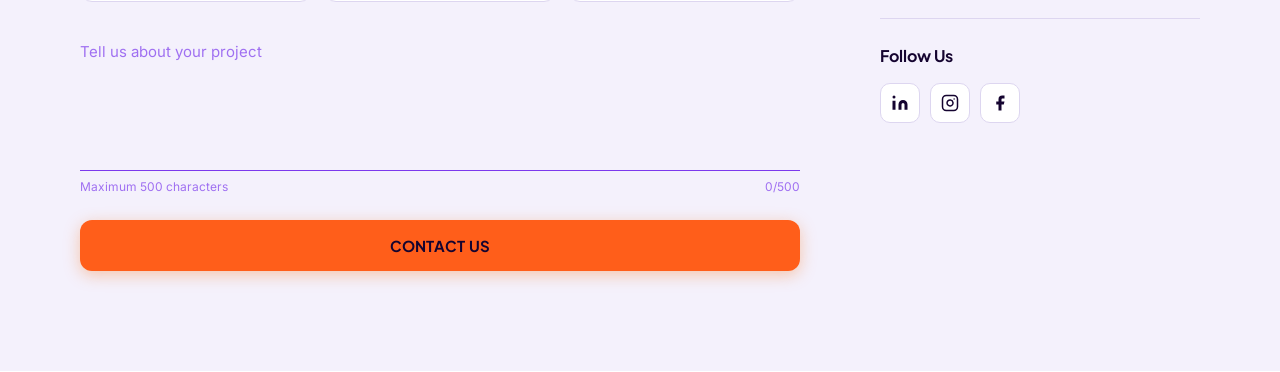
==== commit f807e131: "modified ux" ====
--- a/index.html
+++ b/index.html
@@ -29,6 +29,7 @@
       <nav class="navbar__links" role="navigation" aria-label="Main navigation">
         <a href="index.html" class="active">Home</a>
         <a href="index.html#about">About</a>
+        <a href="index.html#contact">Contact</a>
         <div class="nav-dropdown">
           <a href="service-detail.html">Services</a>
           <div class="dropdown-menu">
@@ -46,7 +47,6 @@
         </div>
         <a href="success-stories.html">Success Stories</a>
         <a href="best-offers.html">Best Offers</a>
-        <a href="index.html#contact">Contact</a>
       </nav>
 
       <div class="navbar__actions">
@@ -58,7 +58,7 @@
           <svg width="18" height="18" viewBox="0 0 22 22" fill="none"><path d="M3 3h2l2.4 9.6a2 2 0 0 0 1.9 1.4h7.4a2 2 0 0 0 1.9-1.4L20 7H6" stroke="currentColor" stroke-width="1.5" stroke-linecap="round" stroke-linejoin="round"/><circle cx="9" cy="19" r="1.5" fill="currentColor"/><circle cx="17" cy="19" r="1.5" fill="currentColor"/></svg>
           <span class="cart-badge">0</span>
         </a>
-        <a href="wishlist.html" class="nav-icon-btn wishlist-link" aria-label="Wishlist" title="Wishlist" style="position:relative;">♥<span class="wishlist-badge" style="display:none;">0</span></a>
+        <a href="wishlist.html" class="nav-icon-btn wishlist-link" aria-label="Wishlist" title="Wishlist" style="position:relative;"><img src="images/Heart.png" class="wishlist-icon-img" alt=""><span class="wishlist-icon-emoji" style="display:none;">♥</span><span class="wishlist-badge" style="display:none;">0</span></a>
         <a href="#" class="nav-icon-btn" aria-label="Notifications" title="Notifications">
           <svg width="16" height="16" viewBox="0 0 20 20" fill="none"><path d="M10 2a6 6 0 0 0-6 6v3l-1.5 2.5h15L16 11V8a6 6 0 0 0-6-6z" stroke="currentColor" stroke-width="1.5"/><path d="M8.5 16.5a1.5 1.5 0 0 0 3 0" stroke="currentColor" stroke-width="1.5"/></svg>
         </a>
@@ -283,61 +283,61 @@
           <div class="wl-service-card__icon">📡</div>
           <div class="wl-service-card__name">Media Buying &amp; Performance Ads</div>
           <div class="wl-service-card__desc">Precision-targeted Meta &amp; Google campaigns that drive real ROI.</div>
-          <button class="wl-like-btn" onclick="toggleLike(this)" aria-label="Save service">♡</button>
+          <button class="wl-like-btn" onclick="toggleLike(this)" aria-label="Save service">♡&#xFE0E;</button>
         </div>
         <div class="wl-service-card" data-service="digital-marketing">
           <div class="wl-service-card__icon">📊</div>
           <div class="wl-service-card__name">Digital Marketing &amp; Strategy</div>
           <div class="wl-service-card__desc">Full-funnel strategy built around your business goals.</div>
-          <button class="wl-like-btn" onclick="toggleLike(this)" aria-label="Save service">♡</button>
+          <button class="wl-like-btn" onclick="toggleLike(this)" aria-label="Save service">♡&#xFE0E;</button>
         </div>
         <div class="wl-service-card" data-service="seo">
           <div class="wl-service-card__icon">📈</div>
           <div class="wl-service-card__name">SEO &amp; Organic Growth</div>
           <div class="wl-service-card__desc">Rank higher, attract more — organic traffic that compounds.</div>
-          <button class="wl-like-btn" onclick="toggleLike(this)" aria-label="Save service">♡</button>
+          <button class="wl-like-btn" onclick="toggleLike(this)" aria-label="Save service">♡&#xFE0E;</button>
         </div>
         <div class="wl-service-card" data-service="content">
           <div class="wl-service-card__icon">✍️</div>
           <div class="wl-service-card__name">Content Marketing &amp; Creation</div>
           <div class="wl-service-card__desc">Stories and content that build trust and drive conversions.</div>
-          <button class="wl-like-btn" onclick="toggleLike(this)" aria-label="Save service">♡</button>
+          <button class="wl-like-btn" onclick="toggleLike(this)" aria-label="Save service">♡&#xFE0E;</button>
         </div>
         <div class="wl-service-card" data-service="design">
           <div class="wl-service-card__icon">🎨</div>
           <div class="wl-service-card__name">Creative Design &amp; Animation</div>
           <div class="wl-service-card__desc">Visuals that stop the scroll and communicate your brand.</div>
-          <button class="wl-like-btn" onclick="toggleLike(this)" aria-label="Save service">♡</button>
+          <button class="wl-like-btn" onclick="toggleLike(this)" aria-label="Save service">♡&#xFE0E;</button>
         </div>
         <div class="wl-service-card" data-service="web">
           <div class="wl-service-card__icon">💻</div>
           <div class="wl-service-card__name">Web &amp; Digital Solutions</div>
           <div class="wl-service-card__desc">Fast, modern websites and digital tools built to convert.</div>
-          <button class="wl-like-btn" onclick="toggleLike(this)" aria-label="Save service">♡</button>
+          <button class="wl-like-btn" onclick="toggleLike(this)" aria-label="Save service">♡&#xFE0E;</button>
         </div>
         <div class="wl-service-card" data-service="training">
           <div class="wl-service-card__icon">🎓</div>
           <div class="wl-service-card__name">Training &amp; Capacity Building</div>
           <div class="wl-service-card__desc">Upskill your team with hands-on marketing training programs.</div>
-          <button class="wl-like-btn" onclick="toggleLike(this)" aria-label="Save service">♡</button>
+          <button class="wl-like-btn" onclick="toggleLike(this)" aria-label="Save service">♡&#xFE0E;</button>
         </div>
         <div class="wl-service-card" data-service="crm">
           <div class="wl-service-card__icon">🔗</div>
           <div class="wl-service-card__name">CRM &amp; Growth Infrastructure</div>
           <div class="wl-service-card__desc">Systems that automate follow-ups and nurture leads to close.</div>
-          <button class="wl-like-btn" onclick="toggleLike(this)" aria-label="Save service">♡</button>
+          <button class="wl-like-btn" onclick="toggleLike(this)" aria-label="Save service">♡&#xFE0E;</button>
         </div>
         <div class="wl-service-card" data-service="gamified">
           <div class="wl-service-card__icon">🎮</div>
           <div class="wl-service-card__name">Gamified Marketing Campaigns</div>
           <div class="wl-service-card__desc">Turn engagement into loyal customers with gamified mechanics.</div>
-          <button class="wl-like-btn" onclick="toggleLike(this)" aria-label="Save service">♡</button>
+          <button class="wl-like-btn" onclick="toggleLike(this)" aria-label="Save service">♡&#xFE0E;</button>
         </div>
         <div class="wl-service-card" data-service="strategy">
           <div class="wl-service-card__icon">🔮</div>
           <div class="wl-service-card__name">Future-Proof Strategy</div>
           <div class="wl-service-card__desc">AI-ready marketing frameworks designed to outlast algorithm changes.</div>
-          <button class="wl-like-btn" onclick="toggleLike(this)" aria-label="Save service">♡</button>
+          <button class="wl-like-btn" onclick="toggleLike(this)" aria-label="Save service">♡&#xFE0E;</button>
         </div>
       </div>
     </div>
@@ -795,7 +795,7 @@
     const desc = card.querySelector('.wl-service-card__desc')?.textContent.trim();
     const nowLiked = toggleWishlistItem({ id, name, icon, desc });
     btn.classList.toggle('liked', nowLiked);
-    btn.textContent = nowLiked ? '♥' : '♡';
+    btn.textContent = nowLiked ? '♥︎' : '♡︎';
     hydrateWishlistCards();
   }
 
--- a/styles.css
+++ b/styles.css
@@ -2050,6 +2050,8 @@
   border-radius: 4px;
 }
 .wishlist-link { color: #e11d48 !important; font-size: 18px; }
+.wishlist-link .wishlist-icon-img { width: 20px; height: 20px; object-fit: contain; display: block; }
+.wishlist-link .wishlist-icon-emoji { font-size: 18px; line-height: 1; }
 
 /* ── CART ROWS ─────────────────────────────────────────── */
 .cart-row {
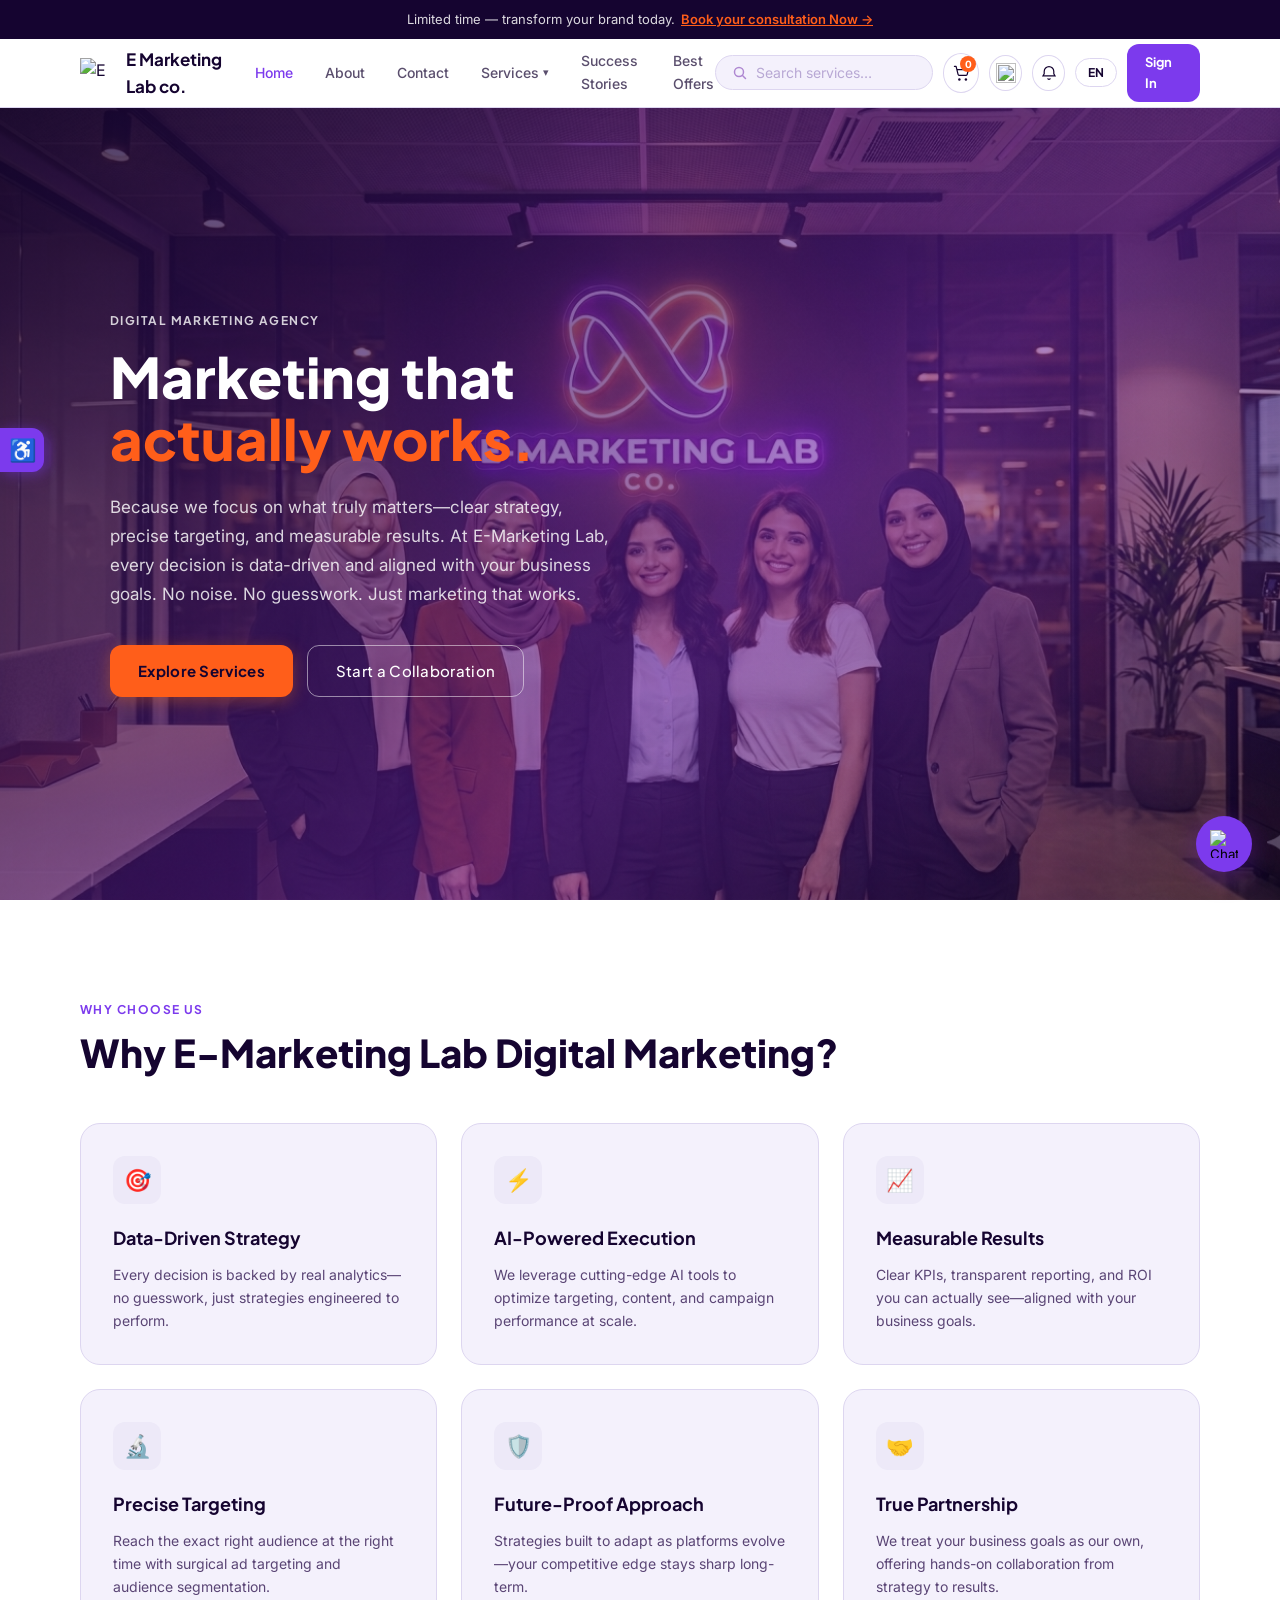
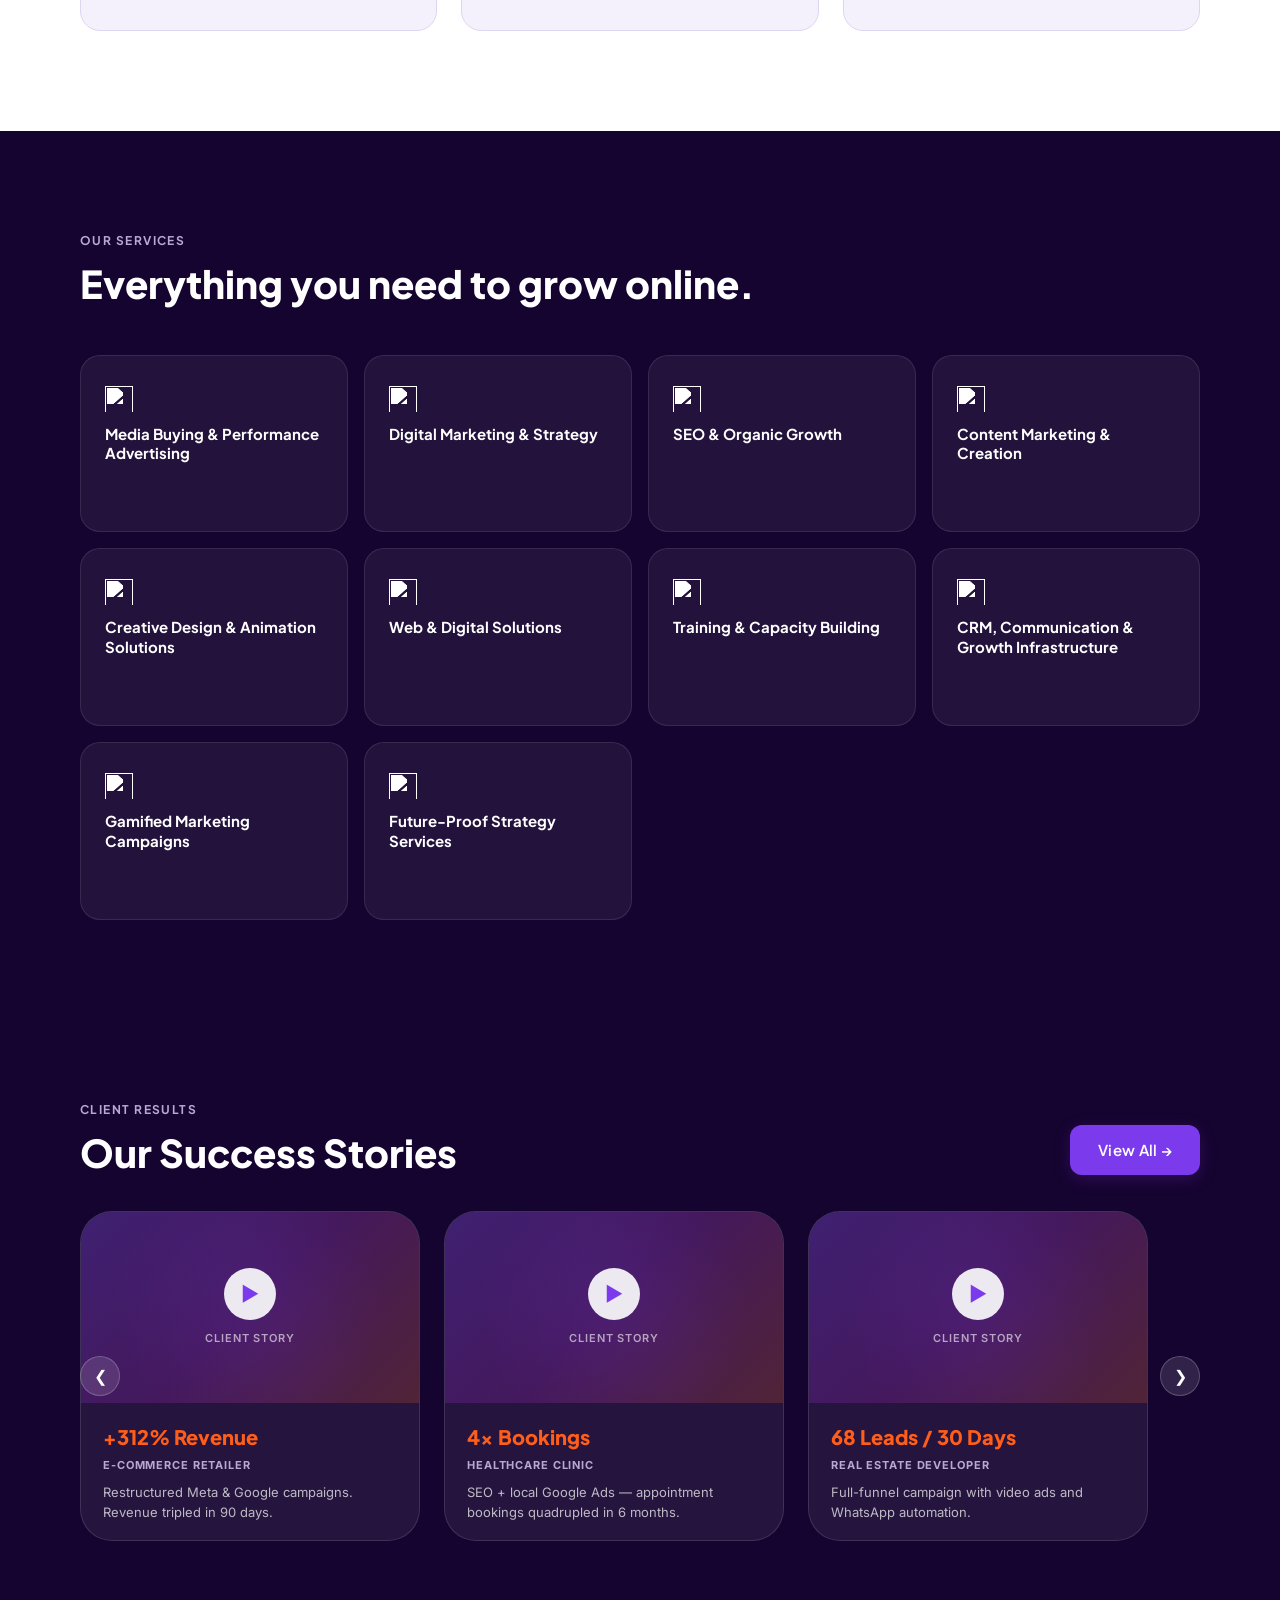
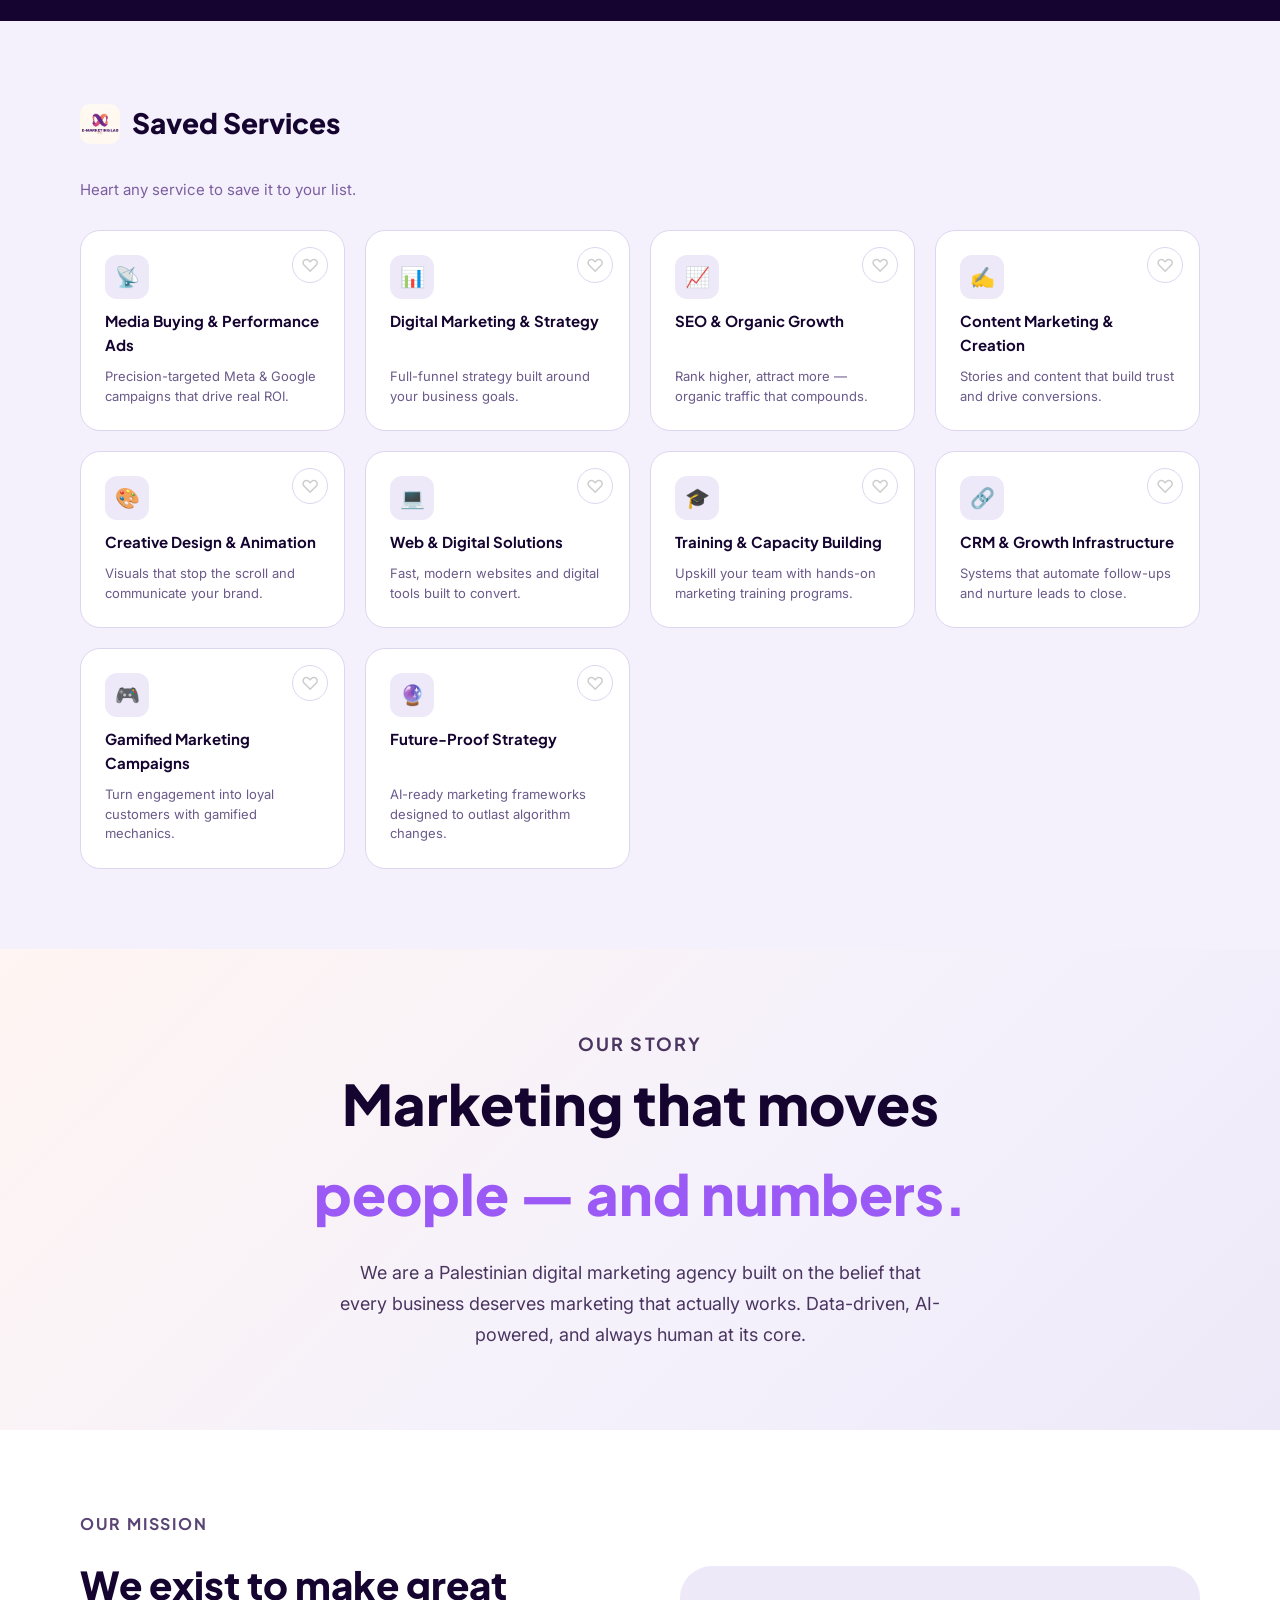
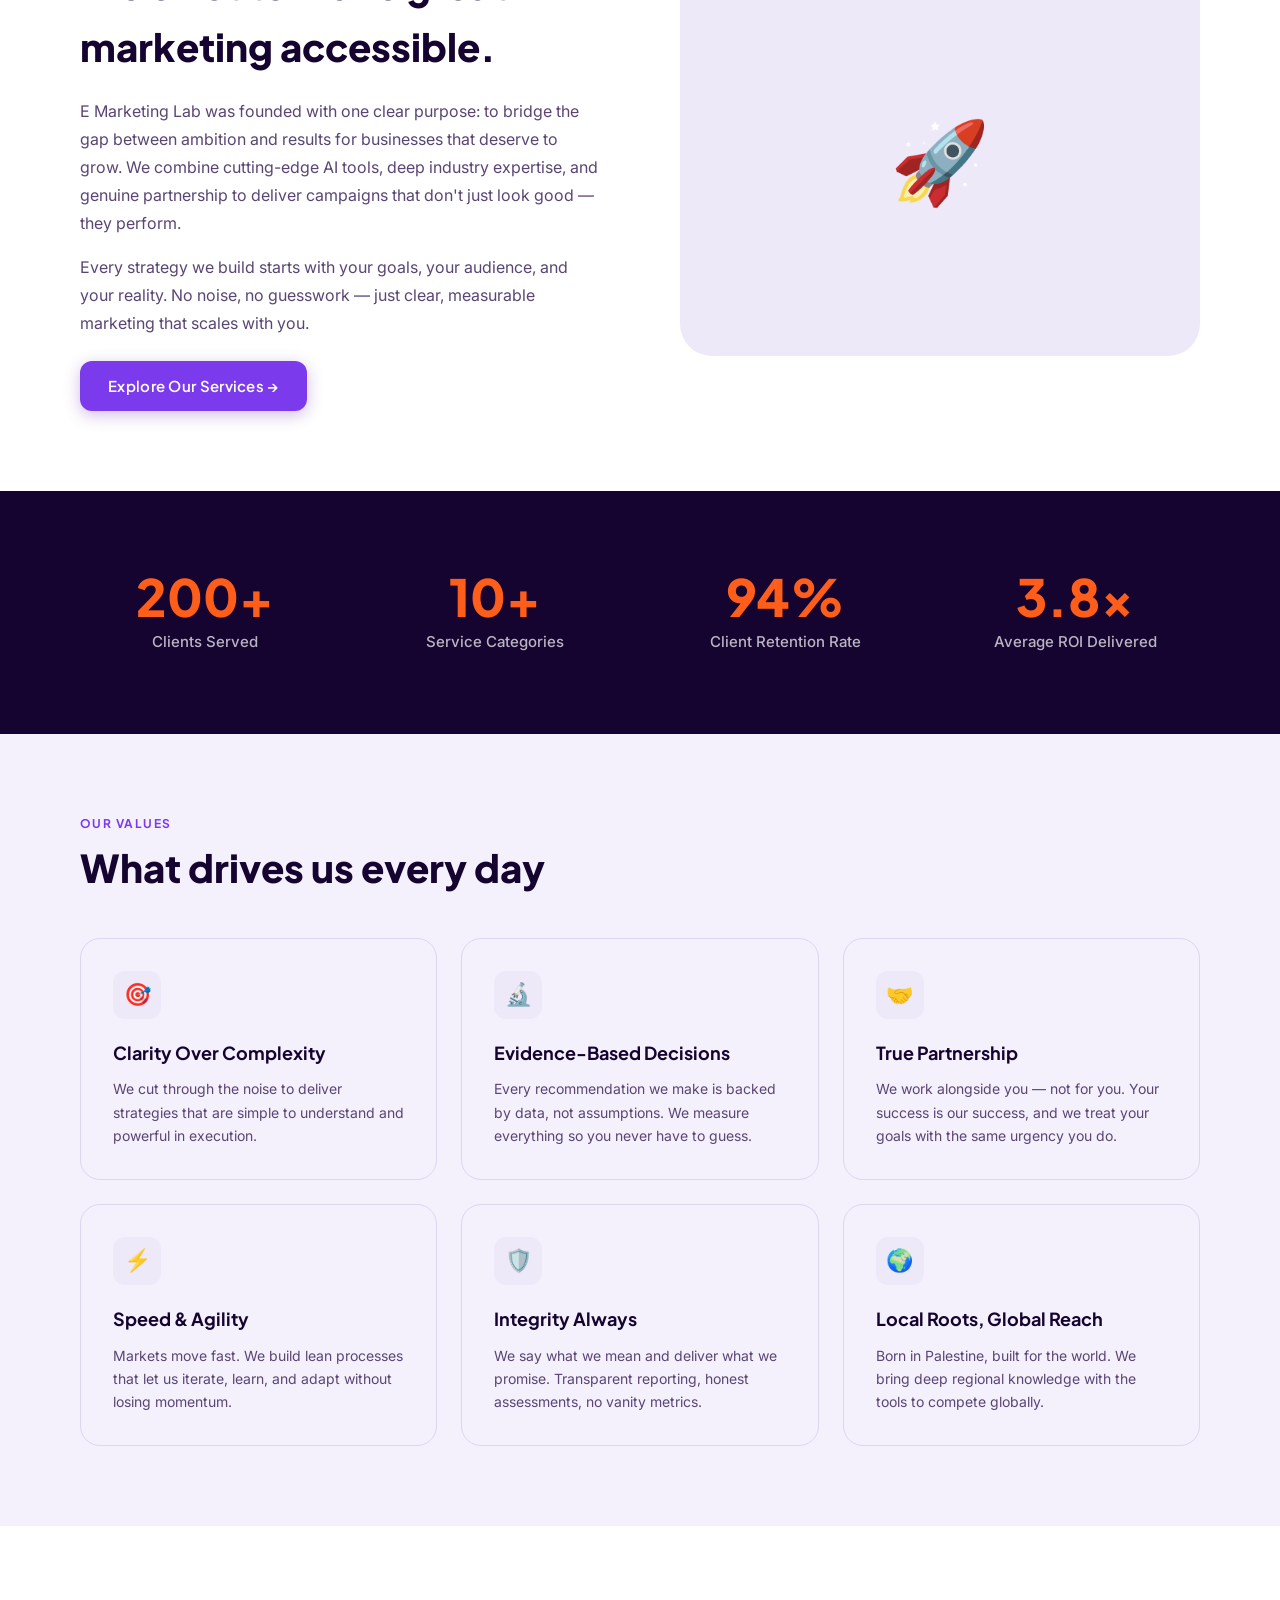
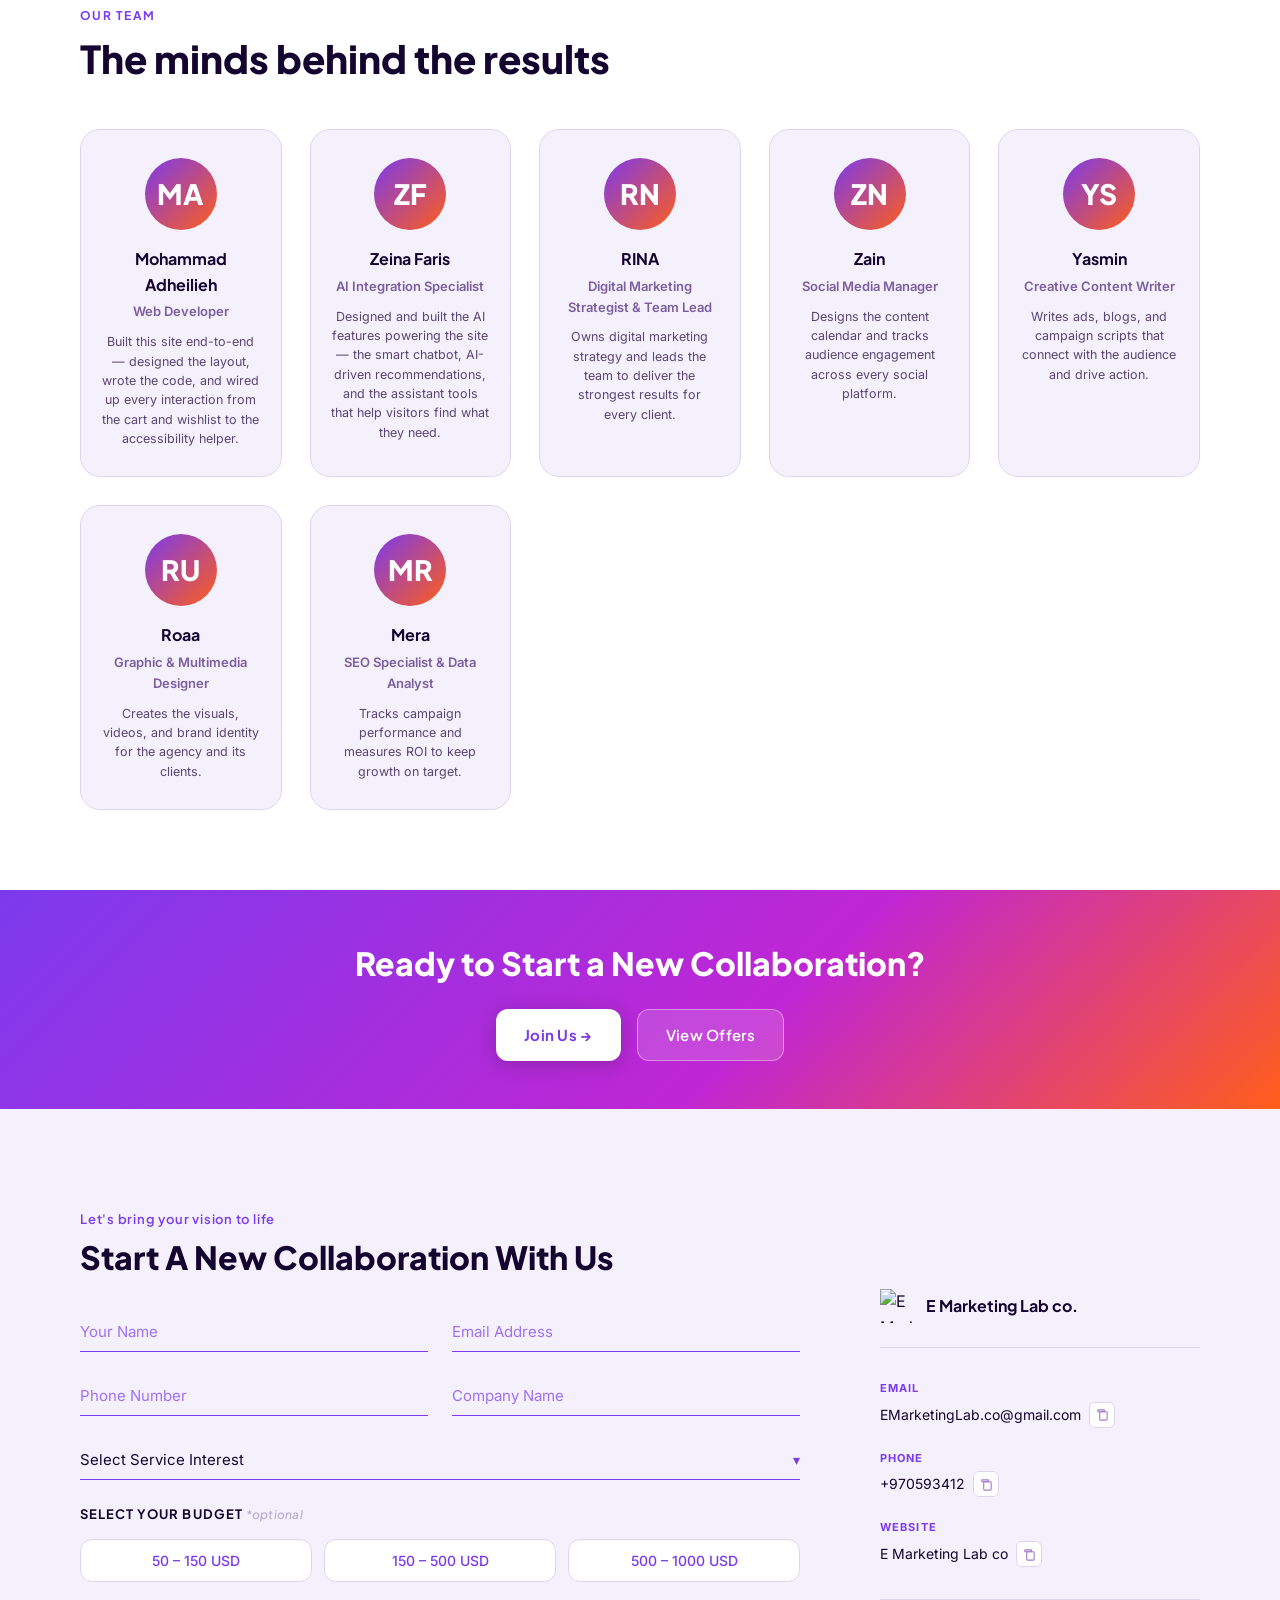
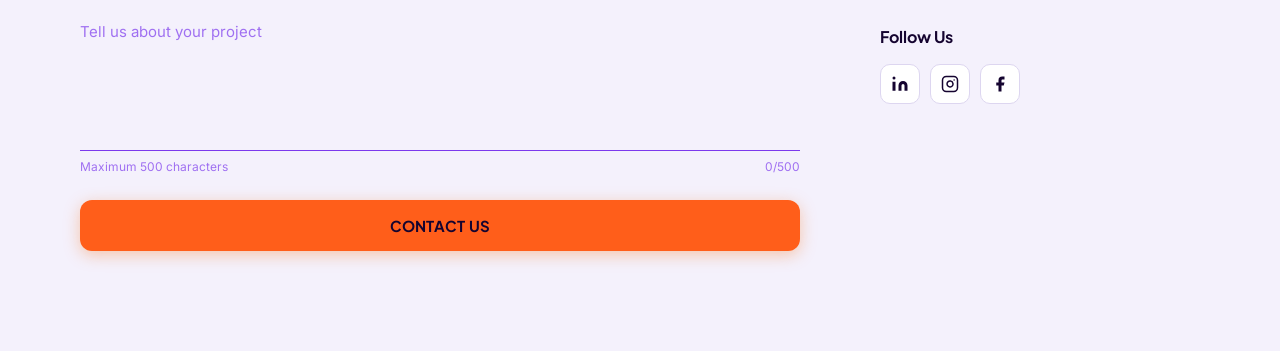
==== commit 32b6f32c: "finishin" ====
--- a/index.html
+++ b/index.html
@@ -436,6 +436,18 @@
       <h2 class="section-heading">The minds behind the results</h2>
       <div class="team-grid">
         <div class="team-card">
+          <div class="team-card__avatar">MA</div>
+          <div class="team-card__name">Mohammad Adheilieh</div>
+          <div class="team-card__role">Web Developer</div>
+          <p class="team-card__bio">Built this site end-to-end — designed the layout, wrote the code, and wired up every interaction from the cart and wishlist to the accessibility helper.</p>
+        </div>
+        <div class="team-card">
+          <div class="team-card__avatar">ZF</div>
+          <div class="team-card__name">Zeina Faris</div>
+          <div class="team-card__role">AI Integration Specialist</div>
+          <p class="team-card__bio">Designed and built the AI features powering the site — the smart chatbot, AI-driven recommendations, and the assistant tools that help visitors find what they need.</p>
+        </div>
+        <div class="team-card">
           <div class="team-card__avatar">RN</div>
           <div class="team-card__name">RINA</div>
           <div class="team-card__role">Digital Marketing Strategist &amp; Team Lead</div>
@@ -464,18 +476,6 @@
           <div class="team-card__name">Mera</div>
           <div class="team-card__role">SEO Specialist &amp; Data Analyst</div>
           <p class="team-card__bio">Tracks campaign performance and measures ROI to keep growth on target.</p>
-        </div>
-        <div class="team-card">
-          <div class="team-card__avatar">MA</div>
-          <div class="team-card__name">Mohammad Adheilieh</div>
-          <div class="team-card__role">Web Developer</div>
-          <p class="team-card__bio">Built this site end-to-end — designed the layout, wrote the code, and wired up every interaction from the cart and wishlist to the accessibility helper.</p>
-        </div>
-        <div class="team-card">
-          <div class="team-card__avatar">ZF</div>
-          <div class="team-card__name">Zeina Faris</div>
-          <div class="team-card__role">AI Integration Specialist</div>
-          <p class="team-card__bio">Designed and built the AI features powering the site — the smart chatbot, AI-driven recommendations, and the assistant tools that help visitors find what they need.</p>
         </div>
       </div>
     </div>
--- a/styles.css
+++ b/styles.css
@@ -751,7 +751,10 @@
   position: relative;
   transition: all var(--transition);
   background: var(--c-white);
-}
+  display: flex;
+  flex-direction: column;
+}
+.offer-card .btn { margin-top: auto; }
 .offer-card:hover { border-color: var(--c-purple); box-shadow: var(--shadow-lg); transform: translateY(-4px); }
 .offer-card.featured {
   border-color: var(--c-purple);
